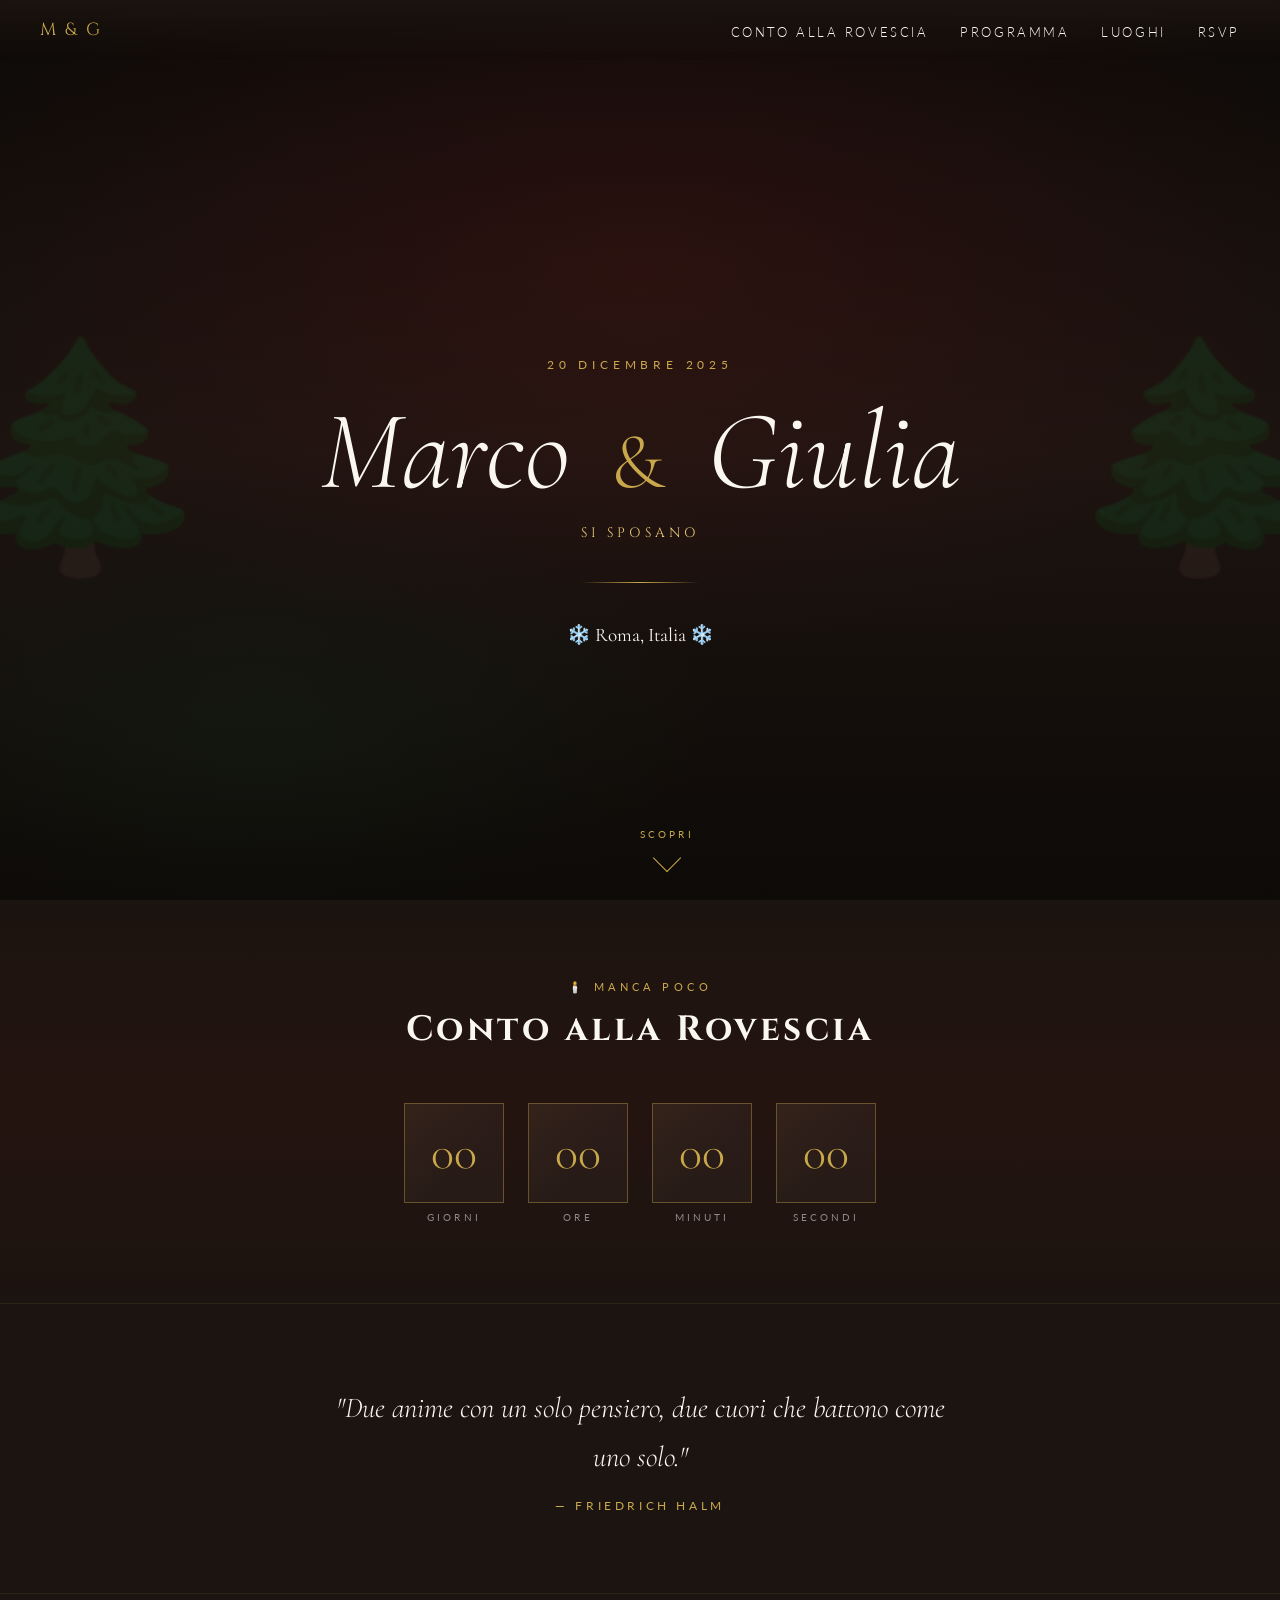
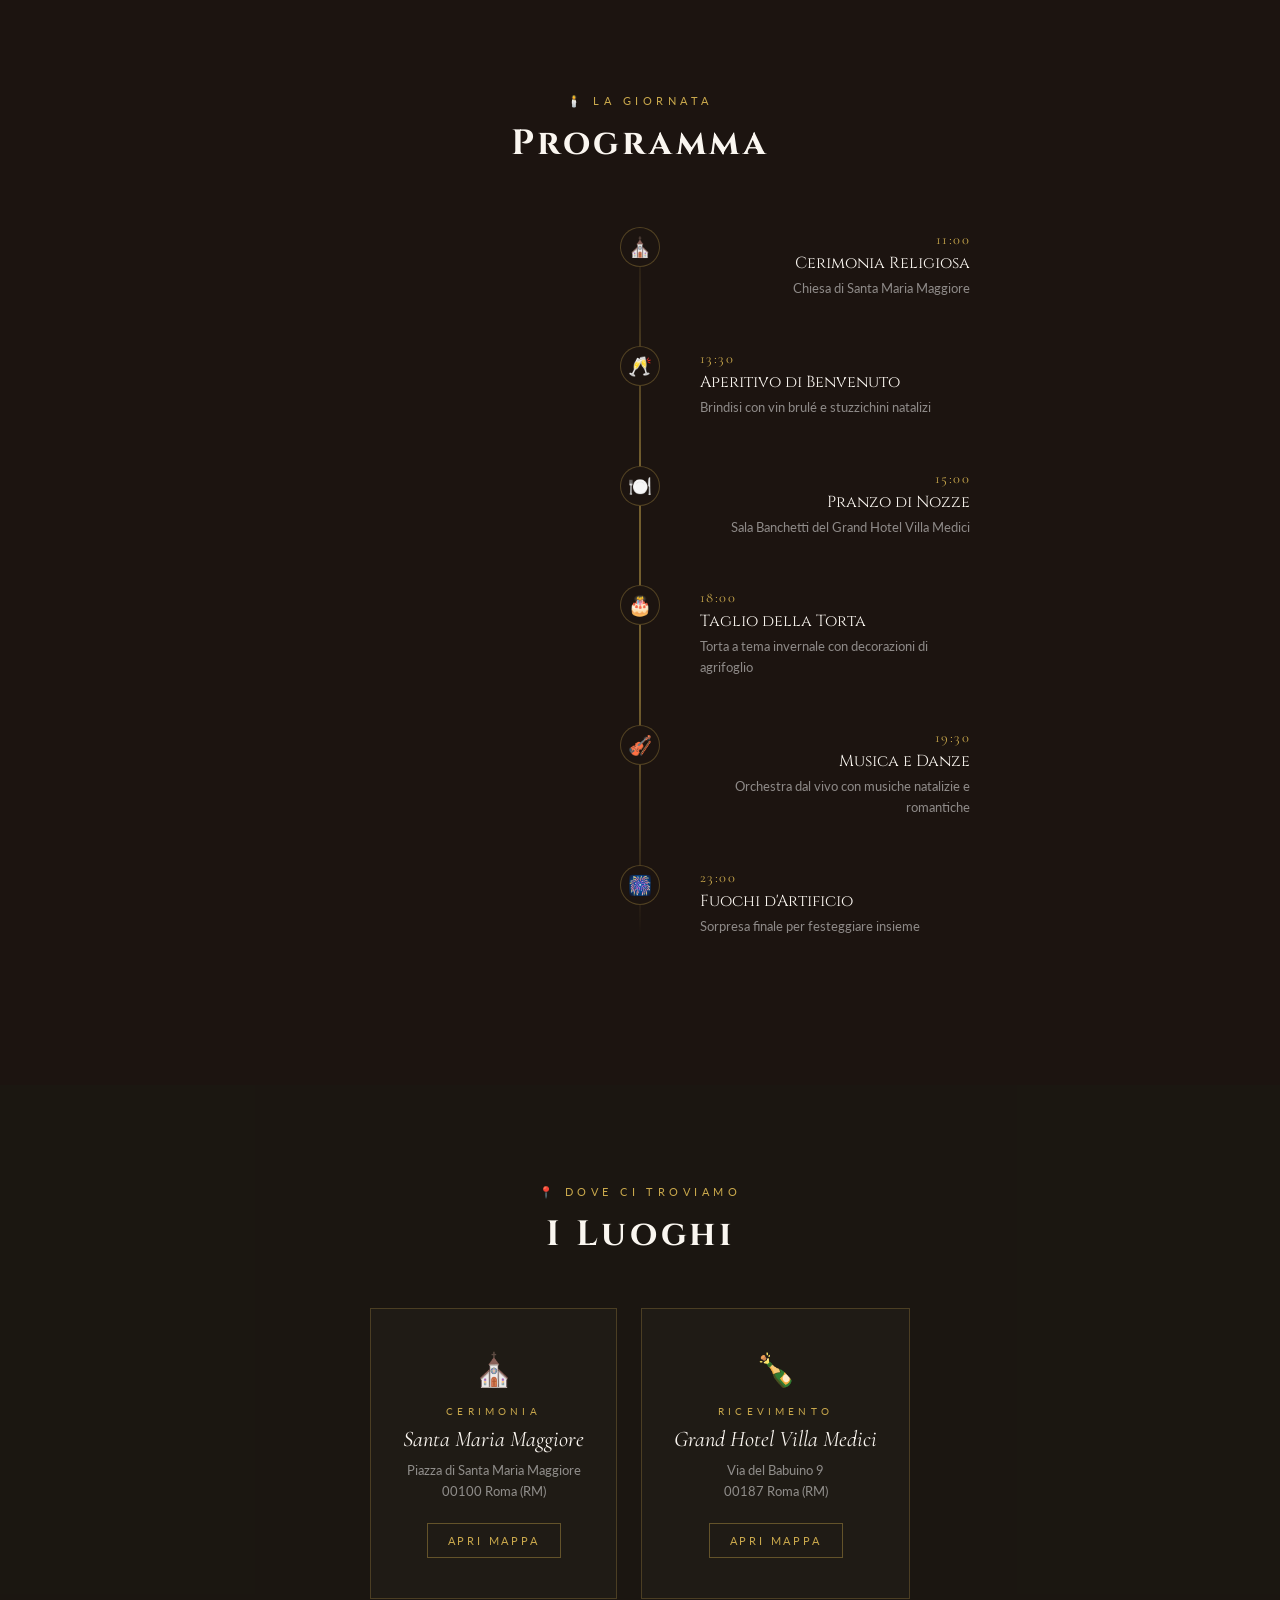
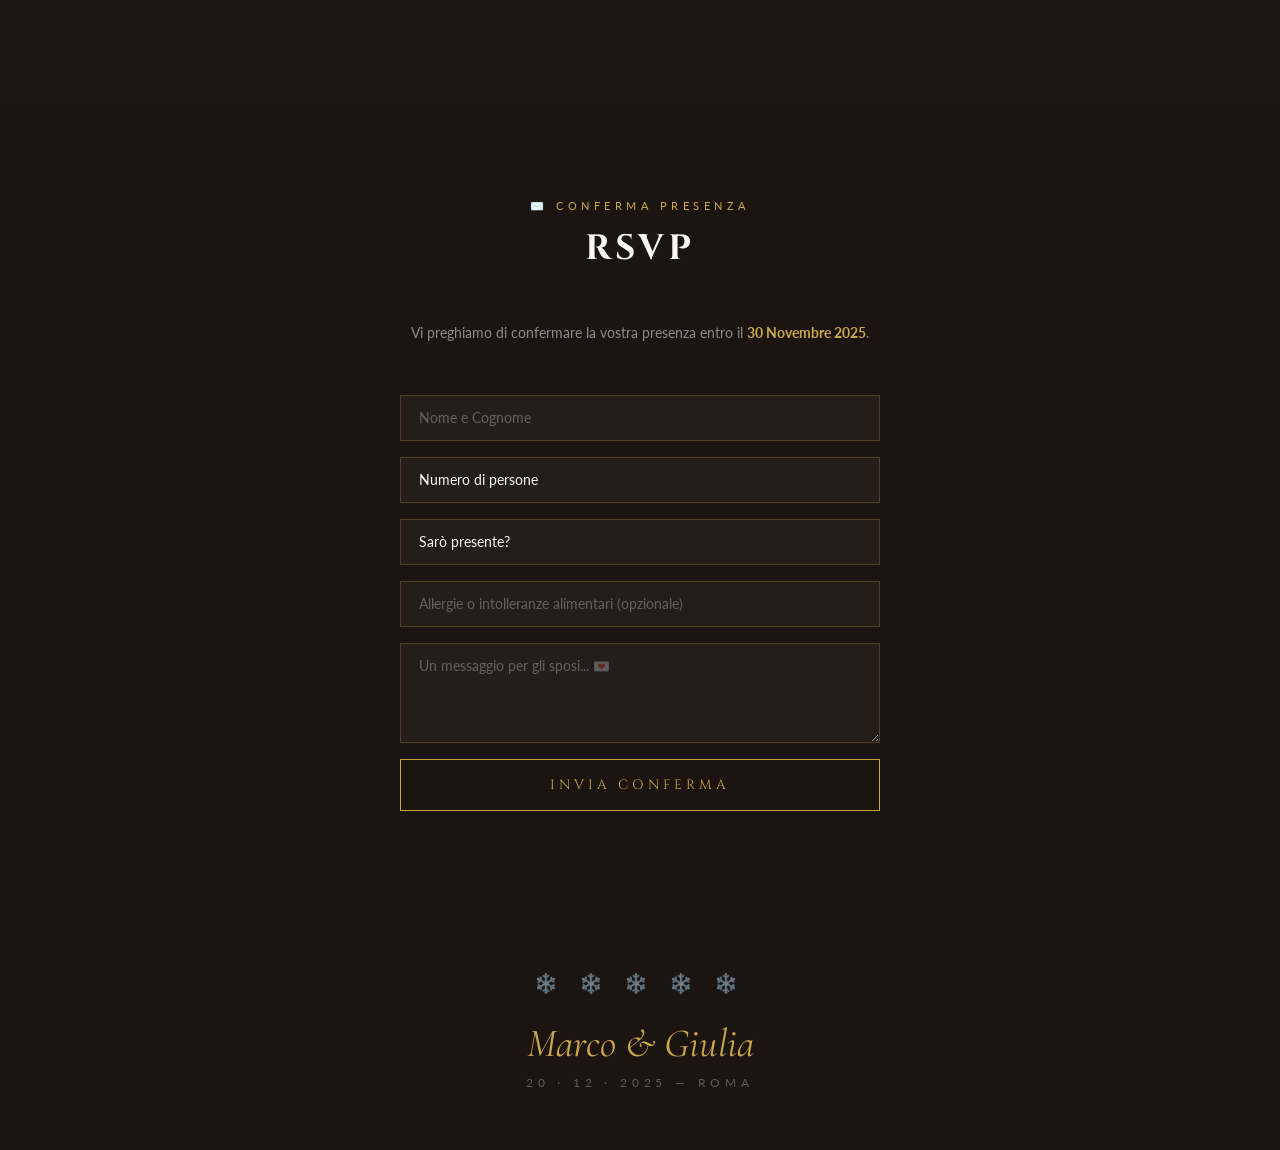
==== index.html @ c61a0d48 "Rename matrimonio-natale.html to index.html" ====
<!DOCTYPE html>
<html lang="it">
<head>
  <meta charset="UTF-8" />
  <meta name="viewport" content="width=device-width, initial-scale=1.0"/>
  <title>Il Nostro Matrimonio</title>
  <link href="https://fonts.googleapis.com/css2?family=Cormorant+Garamond:ital,wght@0,300;0,400;1,300;1,400&family=Cinzel:wght@400;600&family=Lato:wght@300;400&display=swap" rel="stylesheet"/>

  <style>
    /* ============================================================
       🎄 PERSONALIZZAZIONE RAPIDA — Modifica questi valori!
       ============================================================ */
    :root {
      /* --- NOMI DEGLI SPOSI --- */
      --nome-sposo: "Marco";
      --nome-sposa: "Giulia";

      /* --- COLORI TEMA --- */
      --oro:        #C9A84C;
      --oro-chiaro: #E8C97A;
      --rosso:      #8B1A1A;
      --verde:      #1A4A2E;
      --bianco:     #FAF6F0;
      --bianco-neve:#FFFFFF;
      --nero-caldo: #1C1410;

      /* --- FONT --- */
      --font-titolo: 'Cinzel', serif;
      --font-elegante: 'Cormorant Garamond', serif;
      --font-corpo:  'Lato', sans-serif;
    }

    /* ============================================================
       BASE
       ============================================================ */
    *, *::before, *::after { box-sizing: border-box; margin: 0; padding: 0; }

    html { scroll-behavior: smooth; }

    body {
      background-color: var(--nero-caldo);
      color: var(--bianco);
      font-family: var(--font-corpo);
      overflow-x: hidden;
    }

    /* ============================================================
       NEVE ANIMATA (sfondo)
       ============================================================ */
    #neve-canvas {
      position: fixed;
      top: 0; left: 0;
      width: 100%; height: 100%;
      pointer-events: none;
      z-index: 0;
      opacity: 0.5;
    }

    /* ============================================================
       NAVIGAZIONE
       ============================================================ */
    nav {
      position: fixed;
      top: 0; width: 100%;
      z-index: 100;
      padding: 18px 40px;
      display: flex;
      justify-content: space-between;
      align-items: center;
      background: linear-gradient(180deg, rgba(28,20,16,0.95) 0%, transparent 100%);
      backdrop-filter: blur(4px);
    }

    .nav-logo {
      font-family: var(--font-titolo);
      font-size: 1.1rem;
      letter-spacing: 0.15em;
      color: var(--oro);
      text-decoration: none;
    }

    .nav-links {
      display: flex;
      gap: 32px;
      list-style: none;
    }

    .nav-links a {
      font-family: var(--font-corpo);
      font-weight: 300;
      font-size: 0.8rem;
      letter-spacing: 0.2em;
      text-transform: uppercase;
      color: var(--bianco);
      text-decoration: none;
      transition: color 0.3s;
    }

    .nav-links a:hover { color: var(--oro); }

    /* ============================================================
       HERO
       ============================================================ */
    #hero {
      position: relative;
      min-height: 100vh;
      display: flex;
      flex-direction: column;
      align-items: center;
      justify-content: center;
      text-align: center;
      padding: 120px 20px 80px;
      overflow: hidden;
      z-index: 1;
    }

    .hero-bg {
      position: absolute;
      inset: 0;
      background:
        radial-gradient(ellipse 80% 60% at 50% 30%, rgba(139,26,26,0.18) 0%, transparent 70%),
        radial-gradient(ellipse 60% 40% at 20% 80%, rgba(26,74,46,0.15) 0%, transparent 60%),
        linear-gradient(180deg, #0D0A08 0%, #1C1410 50%, #0D0A08 100%);
    }

    /* Decorazione rami */
    .ramo {
      position: absolute;
      opacity: 0.12;
      pointer-events: none;
    }
    .ramo-sx { left: -60px; top: 50%; transform: translateY(-50%) scaleX(-1); font-size: 220px; }
    .ramo-dx { right: -60px; top: 50%; transform: translateY(-50%); font-size: 220px; }

    .hero-ornament {
      font-size: 2rem;
      margin-bottom: 24px;
      animation: dondola 3s ease-in-out infinite;
      display: block;
    }

    @keyframes dondola {
      0%, 100% { transform: rotate(-5deg); }
      50%       { transform: rotate(5deg); }
    }

    .hero-data {
      font-family: var(--font-corpo);
      font-size: 0.75rem;
      letter-spacing: 0.4em;
      text-transform: uppercase;
      color: var(--oro);
      margin-bottom: 24px;
      opacity: 0;
      animation: fadeUp 1s 0.3s forwards;
    }

    .hero-nomi {
      font-family: var(--font-elegante);
      font-size: clamp(3.5rem, 10vw, 7rem);
      font-weight: 300;
      font-style: italic;
      line-height: 1;
      color: var(--bianco);
      margin-bottom: 16px;
      opacity: 0;
      animation: fadeUp 1s 0.6s forwards;
    }

    .hero-nomi .et {
      font-family: var(--font-elegante);
      color: var(--oro);
      font-size: 0.7em;
      padding: 0 16px;
      font-style: normal;
    }

    .hero-subtitle {
      font-family: var(--font-titolo);
      font-size: 0.85rem;
      letter-spacing: 0.3em;
      color: var(--oro-chiaro);
      text-transform: uppercase;
      margin-bottom: 40px;
      opacity: 0;
      animation: fadeUp 1s 0.9s forwards;
    }

    .divisore-oro {
      width: 120px;
      height: 1px;
      background: linear-gradient(90deg, transparent, var(--oro), transparent);
      margin: 0 auto 40px;
      opacity: 0;
      animation: fadeUp 1s 1.1s forwards;
    }

    .hero-luogo {
      font-family: var(--font-elegante);
      font-size: 1.2rem;
      color: var(--bianco);
      opacity: 0;
      animation: fadeUp 1s 1.3s forwards;
    }

    .hero-luogo span {
      color: var(--oro);
    }

    @keyframes fadeUp {
      from { opacity: 0; transform: translateY(20px); }
      to   { opacity: 1; transform: translateY(0); }
    }

    /* Scroll indicator */
    .scroll-hint {
      position: absolute;
      bottom: 32px;
      left: 50%;
      transform: translateX(-50%);
      display: flex;
      flex-direction: column;
      align-items: center;
      gap: 8px;
      opacity: 0;
      animation: fadeUp 1s 2s forwards;
    }

    .scroll-hint span {
      font-size: 0.65rem;
      letter-spacing: 0.3em;
      text-transform: uppercase;
      color: var(--oro);
    }

    .freccia-giu {
      width: 20px; height: 20px;
      border-right: 1px solid var(--oro);
      border-bottom: 1px solid var(--oro);
      transform: rotate(45deg);
      animation: bounce 1.5s infinite;
    }

    @keyframes bounce {
      0%, 100% { transform: rotate(45deg) translateY(0); }
      50%       { transform: rotate(45deg) translateY(4px); }
    }

    /* ============================================================
       COUNTDOWN
       ============================================================ */
    #countdown {
      position: relative;
      z-index: 1;
      padding: 80px 20px;
      text-align: center;
      background: linear-gradient(180deg, transparent, rgba(139,26,26,0.08) 50%, transparent);
    }

    .section-tag {
      font-family: var(--font-corpo);
      font-size: 0.7rem;
      letter-spacing: 0.4em;
      text-transform: uppercase;
      color: var(--oro);
      margin-bottom: 12px;
    }

    .section-title {
      font-family: var(--font-titolo);
      font-size: clamp(1.4rem, 4vw, 2.2rem);
      color: var(--bianco);
      margin-bottom: 50px;
      letter-spacing: 0.1em;
    }

    .countdown-grid {
      display: flex;
      justify-content: center;
      gap: 24px;
      flex-wrap: wrap;
    }

    .countdown-item {
      display: flex;
      flex-direction: column;
      align-items: center;
      gap: 8px;
    }

    .countdown-box {
      width: 100px;
      height: 100px;
      border: 1px solid rgba(201,168,76,0.4);
      display: flex;
      align-items: center;
      justify-content: center;
      background: rgba(255,255,255,0.03);
      position: relative;
      overflow: hidden;
    }

    .countdown-box::before {
      content: '';
      position: absolute;
      inset: 0;
      background: linear-gradient(135deg, rgba(201,168,76,0.05) 0%, transparent 60%);
    }

    .countdown-num {
      font-family: var(--font-elegante);
      font-size: 3rem;
      font-weight: 300;
      color: var(--oro);
      line-height: 1;
    }

    .countdown-label {
      font-size: 0.65rem;
      letter-spacing: 0.3em;
      text-transform: uppercase;
      color: rgba(255,255,255,0.5);
    }

    /* ============================================================
       PROGRAMMA
       ============================================================ */
    #programma {
      position: relative;
      z-index: 1;
      padding: 100px 20px;
      max-width: 700px;
      margin: 0 auto;
    }

    .timeline {
      position: relative;
      margin-top: 60px;
    }

    .timeline::before {
      content: '';
      position: absolute;
      left: 50%;
      top: 0; bottom: 0;
      width: 1px;
      background: linear-gradient(180deg, transparent, var(--oro), var(--oro), transparent);
      transform: translateX(-50%);
    }

    .tl-item {
      display: flex;
      gap: 40px;
      margin-bottom: 48px;
      align-items: flex-start;
    }

    .tl-item:nth-child(odd) {
      flex-direction: row-reverse;
      text-align: right;
    }

    .tl-content {
      flex: 1;
      padding-top: 4px;
    }

    .tl-time {
      font-family: var(--font-elegante);
      font-size: 0.9rem;
      color: var(--oro);
      letter-spacing: 0.1em;
      margin-bottom: 4px;
    }

    .tl-nome {
      font-family: var(--font-titolo);
      font-size: 1rem;
      color: var(--bianco);
      margin-bottom: 4px;
    }

    .tl-desc {
      font-size: 0.8rem;
      color: rgba(255,255,255,0.5);
      line-height: 1.6;
    }

    .tl-dot {
      width: 40px;
      height: 40px;
      flex-shrink: 0;
      display: flex;
      align-items: center;
      justify-content: center;
      font-size: 1.2rem;
      border: 1px solid rgba(201,168,76,0.3);
      border-radius: 50%;
      background: var(--nero-caldo);
      position: relative;
      z-index: 2;
    }

    /* ============================================================
       LOCATION
       ============================================================ */
    #location {
      position: relative;
      z-index: 1;
      padding: 100px 20px;
      text-align: center;
      background: rgba(26,74,46,0.06);
    }

    .location-cards {
      display: flex;
      gap: 24px;
      justify-content: center;
      flex-wrap: wrap;
      margin-top: 50px;
    }

    .location-card {
      border: 1px solid rgba(201,168,76,0.25);
      padding: 40px 32px;
      max-width: 280px;
      text-align: center;
      background: rgba(255,255,255,0.02);
      transition: border-color 0.3s, transform 0.3s;
      position: relative;
      overflow: hidden;
    }

    .location-card::before {
      content: '';
      position: absolute;
      top: 0; left: 0; right: 0;
      height: 2px;
      background: linear-gradient(90deg, transparent, var(--oro), transparent);
      opacity: 0;
      transition: opacity 0.3s;
    }

    .location-card:hover { border-color: rgba(201,168,76,0.6); transform: translateY(-4px); }
    .location-card:hover::before { opacity: 1; }

    .location-icon { font-size: 2rem; margin-bottom: 16px; display: block; }

    .location-tipo {
      font-family: var(--font-corpo);
      font-size: 0.65rem;
      letter-spacing: 0.4em;
      text-transform: uppercase;
      color: var(--oro);
      margin-bottom: 8px;
    }

    .location-nome {
      font-family: var(--font-elegante);
      font-size: 1.4rem;
      font-style: italic;
      color: var(--bianco);
      margin-bottom: 8px;
    }

    .location-addr {
      font-size: 0.8rem;
      color: rgba(255,255,255,0.5);
      line-height: 1.7;
      margin-bottom: 20px;
    }

    .btn-mappa {
      display: inline-block;
      font-family: var(--font-corpo);
      font-size: 0.7rem;
      letter-spacing: 0.25em;
      text-transform: uppercase;
      color: var(--oro);
      border: 1px solid rgba(201,168,76,0.4);
      padding: 10px 20px;
      text-decoration: none;
      transition: background 0.3s, color 0.3s;
    }

    .btn-mappa:hover { background: var(--oro); color: var(--nero-caldo); }

    /* ============================================================
       RSVP
       ============================================================ */
    #rsvp {
      position: relative;
      z-index: 1;
      padding: 100px 20px;
      text-align: center;
    }

    .rsvp-form {
      max-width: 480px;
      margin: 50px auto 0;
      display: flex;
      flex-direction: column;
      gap: 16px;
    }

    .rsvp-form input,
    .rsvp-form select,
    .rsvp-form textarea {
      width: 100%;
      padding: 14px 18px;
      background: rgba(255,255,255,0.04);
      border: 1px solid rgba(201,168,76,0.25);
      color: var(--bianco);
      font-family: var(--font-corpo);
      font-size: 0.85rem;
      outline: none;
      transition: border-color 0.3s;
      appearance: none;
    }

    .rsvp-form input:focus,
    .rsvp-form select:focus,
    .rsvp-form textarea:focus { border-color: var(--oro); }

    .rsvp-form textarea { resize: vertical; min-height: 100px; }

    .rsvp-form select option { background: #1C1410; }

    .rsvp-form input::placeholder,
    .rsvp-form textarea::placeholder { color: rgba(255,255,255,0.3); }

    .btn-rsvp {
      padding: 16px 48px;
      background: transparent;
      border: 1px solid var(--oro);
      color: var(--oro);
      font-family: var(--font-titolo);
      font-size: 0.85rem;
      letter-spacing: 0.3em;
      text-transform: uppercase;
      cursor: pointer;
      transition: all 0.3s;
      position: relative;
      overflow: hidden;
    }

    .btn-rsvp::before {
      content: '';
      position: absolute;
      inset: 0;
      background: var(--oro);
      transform: scaleX(0);
      transform-origin: left;
      transition: transform 0.4s ease;
    }

    .btn-rsvp:hover::before { transform: scaleX(1); }
    .btn-rsvp:hover { color: var(--nero-caldo); }

    .btn-rsvp span { position: relative; z-index: 1; }

    .rsvp-success {
      display: none;
      margin-top: 24px;
      padding: 20px;
      border: 1px solid rgba(201,168,76,0.4);
      font-family: var(--font-elegante);
      font-size: 1.1rem;
      font-style: italic;
      color: var(--oro-chiaro);
    }

    /* ============================================================
       GALLERY / FRASE
       ============================================================ */
    #frase {
      position: relative;
      z-index: 1;
      padding: 80px 20px;
      text-align: center;
      border-top: 1px solid rgba(201,168,76,0.1);
      border-bottom: 1px solid rgba(201,168,76,0.1);
    }

    .citazione {
      font-family: var(--font-elegante);
      font-size: clamp(1.2rem, 3vw, 1.8rem);
      font-style: italic;
      font-weight: 300;
      color: var(--bianco);
      max-width: 640px;
      margin: 0 auto 16px;
      line-height: 1.7;
    }

    .citazione-autore {
      font-size: 0.75rem;
      letter-spacing: 0.3em;
      text-transform: uppercase;
      color: var(--oro);
    }

    /* ============================================================
       FOOTER
       ============================================================ */
    footer {
      position: relative;
      z-index: 1;
      padding: 60px 20px;
      text-align: center;
    }

    .footer-nomi {
      font-family: var(--font-elegante);
      font-size: 2.5rem;
      font-style: italic;
      color: var(--oro);
      margin-bottom: 8px;
    }

    .footer-data {
      font-size: 0.75rem;
      letter-spacing: 0.4em;
      text-transform: uppercase;
      color: rgba(255,255,255,0.3);
    }

    .fiocchi-footer {
      font-size: 1.2rem;
      margin-bottom: 24px;
      opacity: 0.5;
      letter-spacing: 8px;
    }

    /* ============================================================
       RESPONSIVE
       ============================================================ */
    @media (max-width: 600px) {
      nav { padding: 16px 20px; }
      .nav-links { gap: 16px; }
      .nav-links a { font-size: 0.7rem; }
      .timeline::before { left: 20px; }
      .tl-item,
      .tl-item:nth-child(odd) { flex-direction: column; text-align: left; padding-left: 60px; }
      .tl-dot { position: absolute; left: 0; }
      .timeline { padding-left: 0; position: relative; }
      .tl-item { position: relative; }
      .countdown-box { width: 75px; height: 75px; }
      .countdown-num { font-size: 2.2rem; }
    }
  </style>
</head>
<body>

<!-- NEVE -->
<canvas id="neve-canvas"></canvas>

<!-- ============================================================
     NAVIGAZIONE
     Personalizza: cambia i testi dei link
     ============================================================ -->
<nav>
  <a href="#hero" class="nav-logo">M & G</a><!-- Cambia con le iniziali degli sposi -->
  <ul class="nav-links">
    <li><a href="#countdown">Conto alla rovescia</a></li>
    <li><a href="#programma">Programma</a></li>
    <li><a href="#location">Luoghi</a></li>
    <li><a href="#rsvp">RSVP</a></li>
  </ul>
</nav>

<!-- ============================================================
     HERO
     Personalizza: nomi, data, città
     ============================================================ -->
<section id="hero">
  <div class="hero-bg"></div>
  <div class="ramo ramo-sx">🌲</div>
  <div class="ramo ramo-dx">🌲</div>

  <span class="hero-ornament">🎄</span>

  <!-- 📅 CAMBIA DATA QUI -->
  <p class="hero-data">20 Dicembre 2025</p>

  <!-- 💑 CAMBIA I NOMI QUI -->
  <h1 class="hero-nomi">
    Marco <span class="et">&</span> Giulia
  </h1>

  <p class="hero-subtitle">Si sposano</p>

  <div class="divisore-oro"></div>

  <!-- 📍 CAMBIA CITTÀ/LUOGO QUI -->
  <p class="hero-luogo">
    <span>❄️</span> Roma, Italia <span>❄️</span>
  </p>

  <div class="scroll-hint">
    <span>Scopri</span>
    <div class="freccia-giu"></div>
  </div>
</section>


<!-- ============================================================
     COUNTDOWN
     La data viene presa automaticamente — cambia "dataMatrimonio"
     ============================================================ -->
<section id="countdown">
  <p class="section-tag">🕯️ Manca poco</p>
  <h2 class="section-title">Conto alla Rovescia</h2>

  <div class="countdown-grid">
    <div class="countdown-item">
      <div class="countdown-box"><span class="countdown-num" id="cd-giorni">--</span></div>
      <span class="countdown-label">Giorni</span>
    </div>
    <div class="countdown-item">
      <div class="countdown-box"><span class="countdown-num" id="cd-ore">--</span></div>
      <span class="countdown-label">Ore</span>
    </div>
    <div class="countdown-item">
      <div class="countdown-box"><span class="countdown-num" id="cd-min">--</span></div>
      <span class="countdown-label">Minuti</span>
    </div>
    <div class="countdown-item">
      <div class="countdown-box"><span class="countdown-num" id="cd-sec">--</span></div>
      <span class="countdown-label">Secondi</span>
    </div>
  </div>
</section>


<!-- ============================================================
     FRASE / CITAZIONE
     Personalizza: scrivi la vostra citazione preferita
     ============================================================ -->
<section id="frase">
  <!-- ✏️ CAMBIA LA CITAZIONE QUI -->
  <blockquote class="citazione">
    "Due anime con un solo pensiero, due cuori che battono come uno solo."
  </blockquote>
  <p class="citazione-autore">— Friedrich Halm</p><!-- ✏️ Cambia l'autore -->
</section>


<!-- ============================================================
     PROGRAMMA
     Personalizza: aggiungi/rimuovi/modifica gli eventi
     ============================================================ -->
<section id="programma">
  <p class="section-tag" style="text-align:center">🕯️ La giornata</p>
  <h2 class="section-title" style="text-align:center">Programma</h2>

  <div class="timeline">

    <!-- ✏️ COPIA E INCOLLA UN TL-ITEM PER AGGIUNGERE UN EVENTO -->

    <div class="tl-item">
      <div class="tl-content">
        <p class="tl-time">11:00</p>
        <p class="tl-nome">Cerimonia Religiosa</p>
        <p class="tl-desc">Chiesa di Santa Maria Maggiore</p>
      </div>
      <div class="tl-dot">⛪</div>
      <div class="tl-content"></div>
    </div>

    <div class="tl-item">
      <div class="tl-content"></div>
      <div class="tl-dot">🥂</div>
      <div class="tl-content">
        <p class="tl-time">13:30</p>
        <p class="tl-nome">Aperitivo di Benvenuto</p>
        <p class="tl-desc">Brindisi con vin brulé e stuzzichini natalizi</p>
      </div>
    </div>

    <div class="tl-item">
      <div class="tl-content">
        <p class="tl-time">15:00</p>
        <p class="tl-nome">Pranzo di Nozze</p>
        <p class="tl-desc">Sala Banchetti del Grand Hotel Villa Medici</p>
      </div>
      <div class="tl-dot">🍽️</div>
      <div class="tl-content"></div>
    </div>

    <div class="tl-item">
      <div class="tl-content"></div>
      <div class="tl-dot">🎂</div>
      <div class="tl-content">
        <p class="tl-time">18:00</p>
        <p class="tl-nome">Taglio della Torta</p>
        <p class="tl-desc">Torta a tema invernale con decorazioni di agrifoglio</p>
      </div>
    </div>

    <div class="tl-item">
      <div class="tl-content">
        <p class="tl-time">19:30</p>
        <p class="tl-nome">Musica e Danze</p>
        <p class="tl-desc">Orchestra dal vivo con musiche natalizie e romantiche</p>
      </div>
      <div class="tl-dot">🎻</div>
      <div class="tl-content"></div>
    </div>

    <div class="tl-item">
      <div class="tl-content"></div>
      <div class="tl-dot">🎆</div>
      <div class="tl-content">
        <p class="tl-time">23:00</p>
        <p class="tl-nome">Fuochi d'Artificio</p>
        <p class="tl-desc">Sorpresa finale per festeggiare insieme</p>
      </div>
    </div>

  </div>
</section>


<!-- ============================================================
     LOCATION
     Personalizza: nomi, indirizzi, link Google Maps
     ============================================================ -->
<section id="location">
  <p class="section-tag">📍 Dove ci troviamo</p>
  <h2 class="section-title">I Luoghi</h2>

  <div class="location-cards">

    <!-- ✏️ CARD CERIMONIA — Modifica dati qui -->
    <div class="location-card">
      <span class="location-icon">⛪</span>
      <p class="location-tipo">Cerimonia</p>
      <!-- Cambia nome chiesa -->
      <p class="location-nome">Santa Maria Maggiore</p>
      <!-- Cambia indirizzo -->
      <p class="location-addr">Piazza di Santa Maria Maggiore<br>00100 Roma (RM)</p>
      <!-- Cambia href con il link di Google Maps reale -->
      <a href="https://maps.google.com" target="_blank" class="btn-mappa">Apri Mappa</a>
    </div>

    <!-- ✏️ CARD RICEVIMENTO — Modifica dati qui -->
    <div class="location-card">
      <span class="location-icon">🍾</span>
      <p class="location-tipo">Ricevimento</p>
      <!-- Cambia nome location -->
      <p class="location-nome">Grand Hotel Villa Medici</p>
      <!-- Cambia indirizzo -->
      <p class="location-addr">Via del Babuino 9<br>00187 Roma (RM)</p>
      <!-- Cambia href con il link di Google Maps reale -->
      <a href="https://maps.google.com" target="_blank" class="btn-mappa">Apri Mappa</a>
    </div>

  </div>
</section>


<!-- ============================================================
     RSVP
     Personalizza: l'email a cui arrivano le risposte
     (Nota: il form richiede un backend per funzionare davvero.
      Puoi collegarlo a Netlify Forms, Formspree, ecc.)
     ============================================================ -->
<section id="rsvp">
  <p class="section-tag">✉️ Conferma presenza</p>
  <h2 class="section-title">RSVP</h2>

  <div style="max-width:460px;margin:0 auto 24px;color:rgba(255,255,255,0.5);font-size:0.85rem;line-height:1.7;text-align:center">
    <!-- ✏️ CAMBIA DATA LIMITE RISPOSTA -->
    Vi preghiamo di confermare la vostra presenza entro il <strong style="color:var(--oro)">30 Novembre 2025</strong>.
  </div>

  <!-- ✏️ COLLEGA IL FORM: aggiungi action="https://formspree.io/f/TUID" per ricevere email -->
  <form class="rsvp-form" id="rsvp-form">
    <input type="text" name="nome" placeholder="Nome e Cognome" required />
    <select name="presenti">
      <option value="" disabled selected>Numero di persone</option>
      <option value="1">Solo io</option>
      <option value="2">In due</option>
      <option value="3">In tre</option>
      <option value="4">In quattro</option>
    </select>
    <select name="presenza">
      <option value="" disabled selected>Sarò presente?</option>
      <option value="si">✅ Sì, ci sarò!</option>
      <option value="no">❌ Non riuscirò a venire</option>
    </select>
    <input type="text" name="allergie" placeholder="Allergie o intolleranze alimentari (opzionale)" />
    <textarea name="messaggio" placeholder="Un messaggio per gli sposi... 💌"></textarea>
    <button type="submit" class="btn-rsvp"><span>Invia Conferma</span></button>
  </form>

  <div class="rsvp-success" id="rsvp-success">
    🎄 Grazie! Non vediamo l'ora di festeggiare con voi! ❄️
  </div>
</section>


<!-- ============================================================
     FOOTER
     ============================================================ -->
<footer>
  <div class="fiocchi-footer">❄️ ❄️ ❄️ ❄️ ❄️</div>
  <!-- ✏️ CAMBIA I NOMI -->
  <p class="footer-nomi">Marco & Giulia</p>
  <!-- ✏️ CAMBIA DATA -->
  <p class="footer-data">20 · 12 · 2025 — Roma</p>
</footer>


<!-- ============================================================
     JAVASCRIPT
     ============================================================ -->
<script>
  // ============================================================
  // ⚙️ IMPOSTAZIONI — Modifica qui!
  // ============================================================
  const CONFIG = {
    // 📅 DATA DEL MATRIMONIO (Anno, Mese-1, Giorno, Ora, Minuti)
    //    Mese: Gennaio=0, Febbraio=1 ... Dicembre=11
    dataMatrimonio: new Date(2025, 11, 20, 11, 0, 0),

    // 🎄 Numero di fiocchi di neve
    numFiocchi: 80,

    // ❄️ Velocità neve (1 = lenta, 3 = veloce)
    velocitaNeve: 1.5,
  };

  // ============================================================
  // NEVE ANIMATA
  // ============================================================
  const canvas = document.getElementById('neve-canvas');
  const ctx = canvas.getContext('2d');

  function resizeCanvas() {
    canvas.width  = window.innerWidth;
    canvas.height = window.innerHeight;
  }
  resizeCanvas();
  window.addEventListener('resize', resizeCanvas);

  const fiocchi = Array.from({ length: CONFIG.numFiocchi }, () => ({
    x:    Math.random() * window.innerWidth,
    y:    Math.random() * window.innerHeight,
    r:    Math.random() * 3 + 1,
    dx:   (Math.random() - 0.5) * 0.5,
    dy:   Math.random() * CONFIG.velocitaNeve + 0.5,
    op:   Math.random() * 0.6 + 0.2,
  }));

  function animaNeve() {
    ctx.clearRect(0, 0, canvas.width, canvas.height);
    fiocchi.forEach(f => {
      ctx.beginPath();
      ctx.arc(f.x, f.y, f.r, 0, Math.PI * 2);
      ctx.fillStyle = `rgba(255,255,255,${f.op})`;
      ctx.fill();
      f.x += f.dx;
      f.y += f.dy;
      if (f.y > canvas.height) { f.y = -5; f.x = Math.random() * canvas.width; }
      if (f.x > canvas.width)  { f.x = 0; }
      if (f.x < 0)             { f.x = canvas.width; }
    });
    requestAnimationFrame(animaNeve);
  }
  animaNeve();

  // ============================================================
  // COUNTDOWN
  // ============================================================
  function aggiornaCountdown() {
    const ora    = new Date();
    const diff   = CONFIG.dataMatrimonio - ora;

    if (diff <= 0) {
      ['cd-giorni','cd-ore','cd-min','cd-sec'].forEach(id =>
        document.getElementById(id).textContent = '00'
      );
      return;
    }

    const giorni = Math.floor(diff / 86400000);
    const ore    = Math.floor((diff % 86400000) / 3600000);
    const min    = Math.floor((diff % 3600000)  / 60000);
    const sec    = Math.floor((diff % 60000)    / 1000);

    const pad = n => String(n).padStart(2, '0');
    document.getElementById('cd-giorni').textContent = pad(giorni);
    document.getElementById('cd-ore').textContent    = pad(ore);
    document.getElementById('cd-min').textContent    = pad(min);
    document.getElementById('cd-sec').textContent    = pad(sec);
  }
  aggiornaCountdown();
  setInterval(aggiornaCountdown, 1000);

  // ============================================================
  // RSVP FORM (versione demo — mostra messaggio)
  // Per integrare davvero: aggiungi action a Formspree/Netlify
  // ============================================================
  document.getElementById('rsvp-form').addEventListener('submit', function(e) {
    e.preventDefault();
    this.style.display = 'none';
    document.getElementById('rsvp-success').style.display = 'block';
  });

  // ============================================================
  // INTERSECTION OBSERVER — animazioni scroll
  // ============================================================
  const observer = new IntersectionObserver(entries => {
    entries.forEach(entry => {
      if (entry.isIntersecting) {
        entry.target.style.opacity  = '1';
        entry.target.style.transform = 'translateY(0)';
      }
    });
  }, { threshold: 0.15 });

  document.querySelectorAll('.tl-item, .location-card, .countdown-item').forEach(el => {
    el.style.opacity   = '0';
    el.style.transform = 'translateY(30px)';
    el.style.transition = 'opacity 0.7s ease, transform 0.7s ease';
    observer.observe(el);
  });
</script>

</body>
</html>
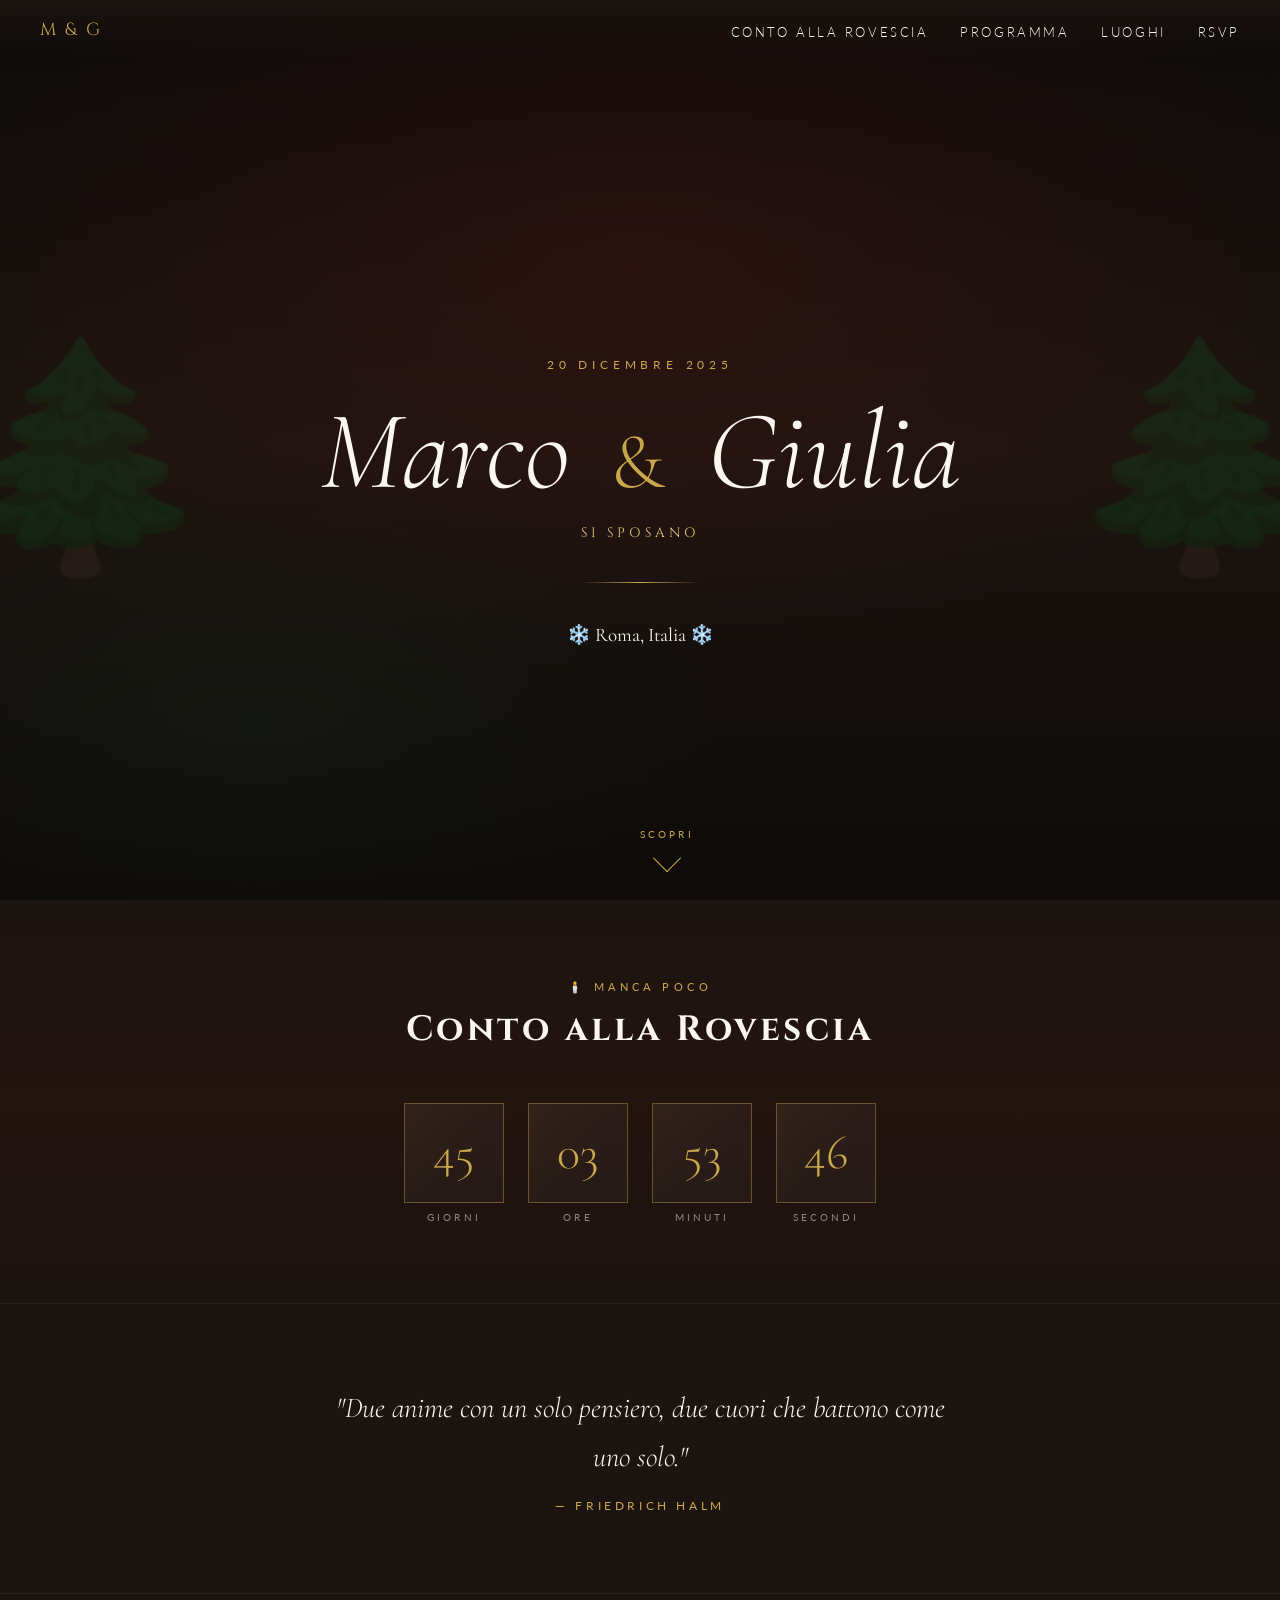
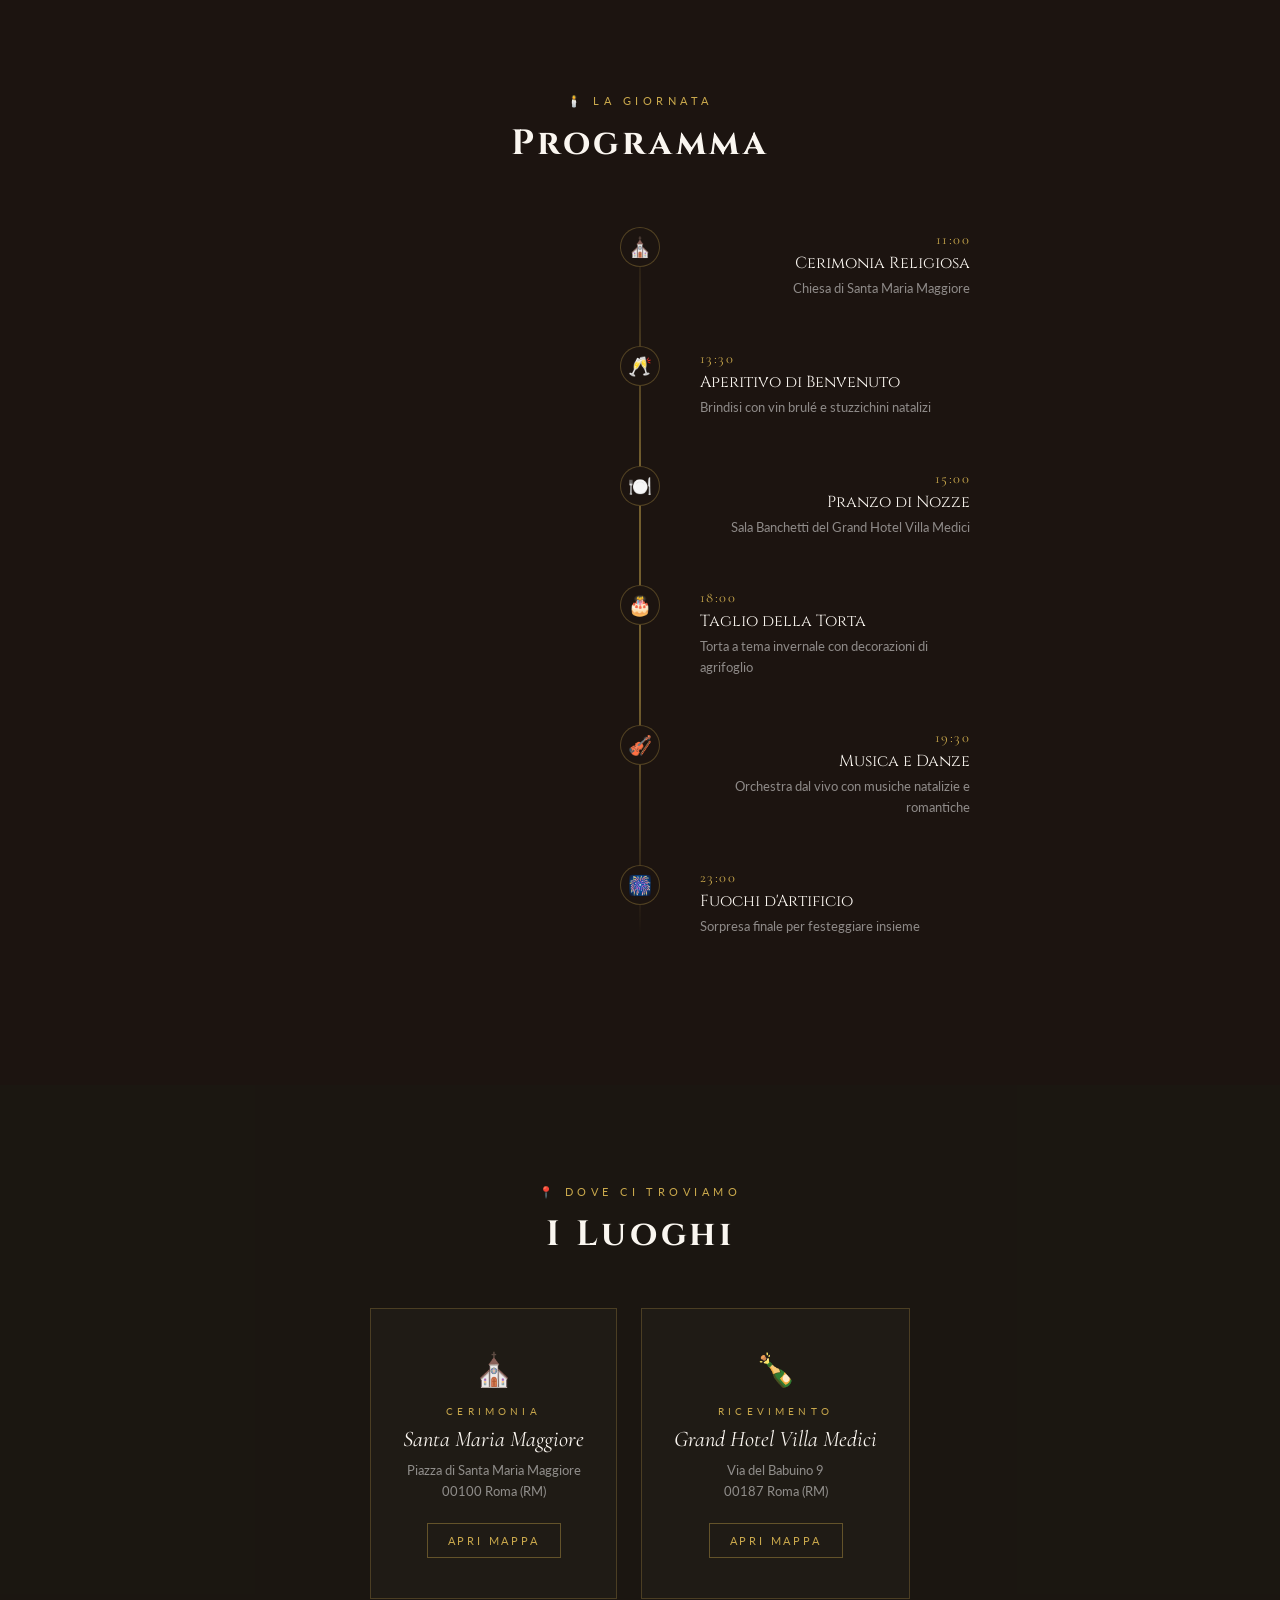
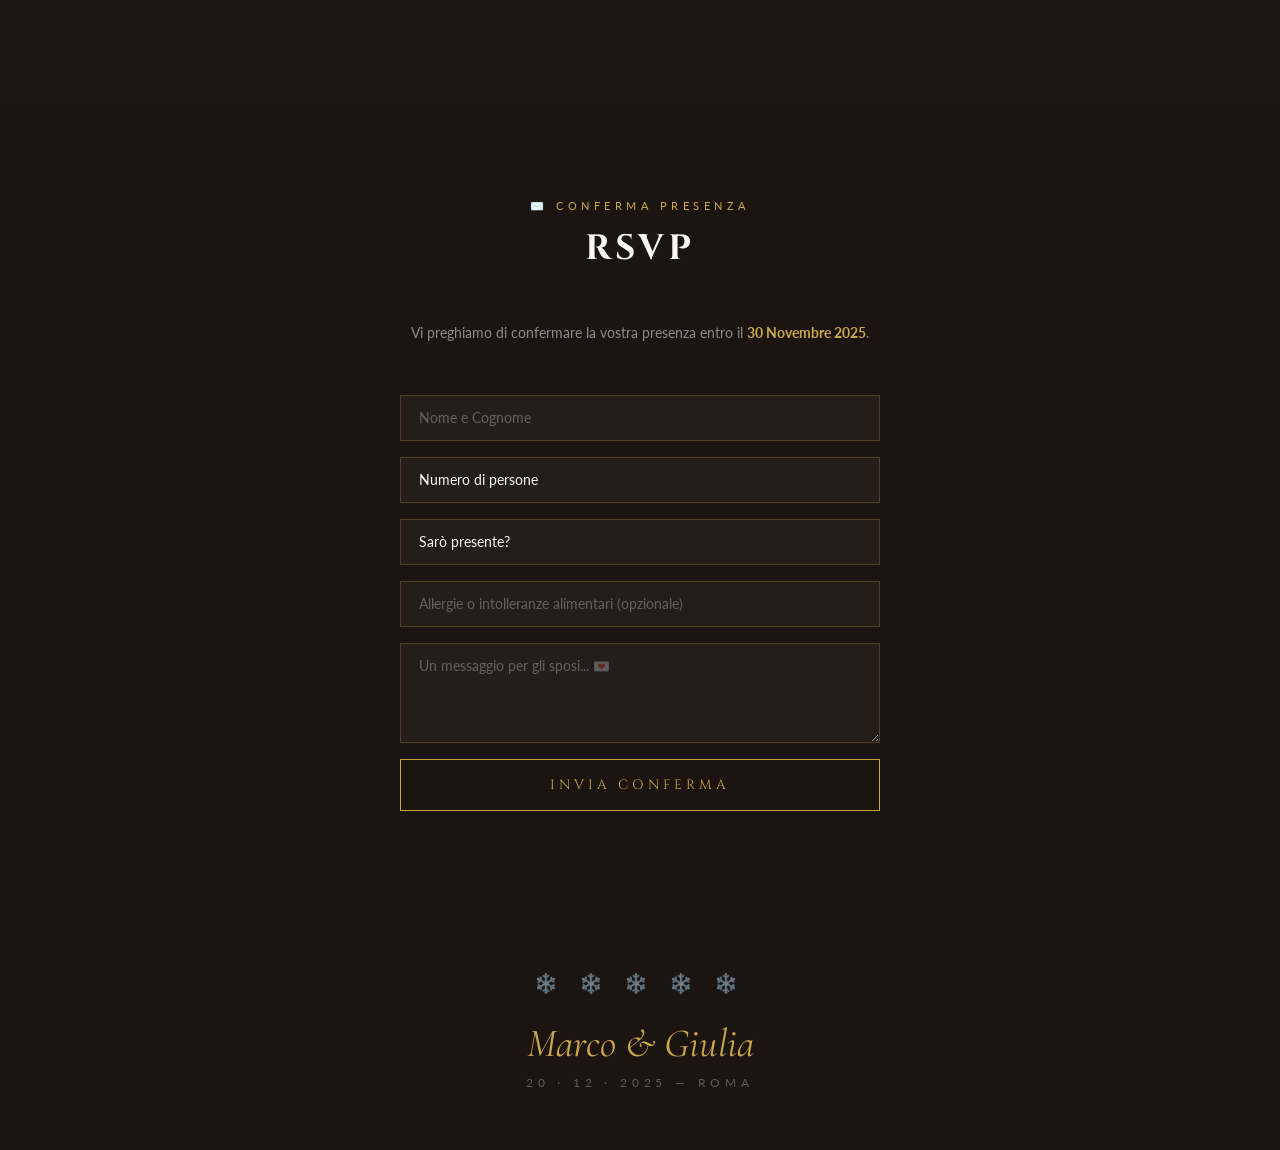
==== commit aef6999b: "Update index.html" ====
--- a/index.html
+++ b/index.html
@@ -923,7 +923,7 @@
   const CONFIG = {
     // 📅 DATA DEL MATRIMONIO (Anno, Mese-1, Giorno, Ora, Minuti)
     //    Mese: Gennaio=0, Febbraio=1 ... Dicembre=11
-    dataMatrimonio: new Date(2025, 11, 20, 11, 0, 0),
+    dataMatrimonio: new Date(2026, 12, 20, 10, 0, 0),
 
     // 🎄 Numero di fiocchi di neve
     numFiocchi: 80,
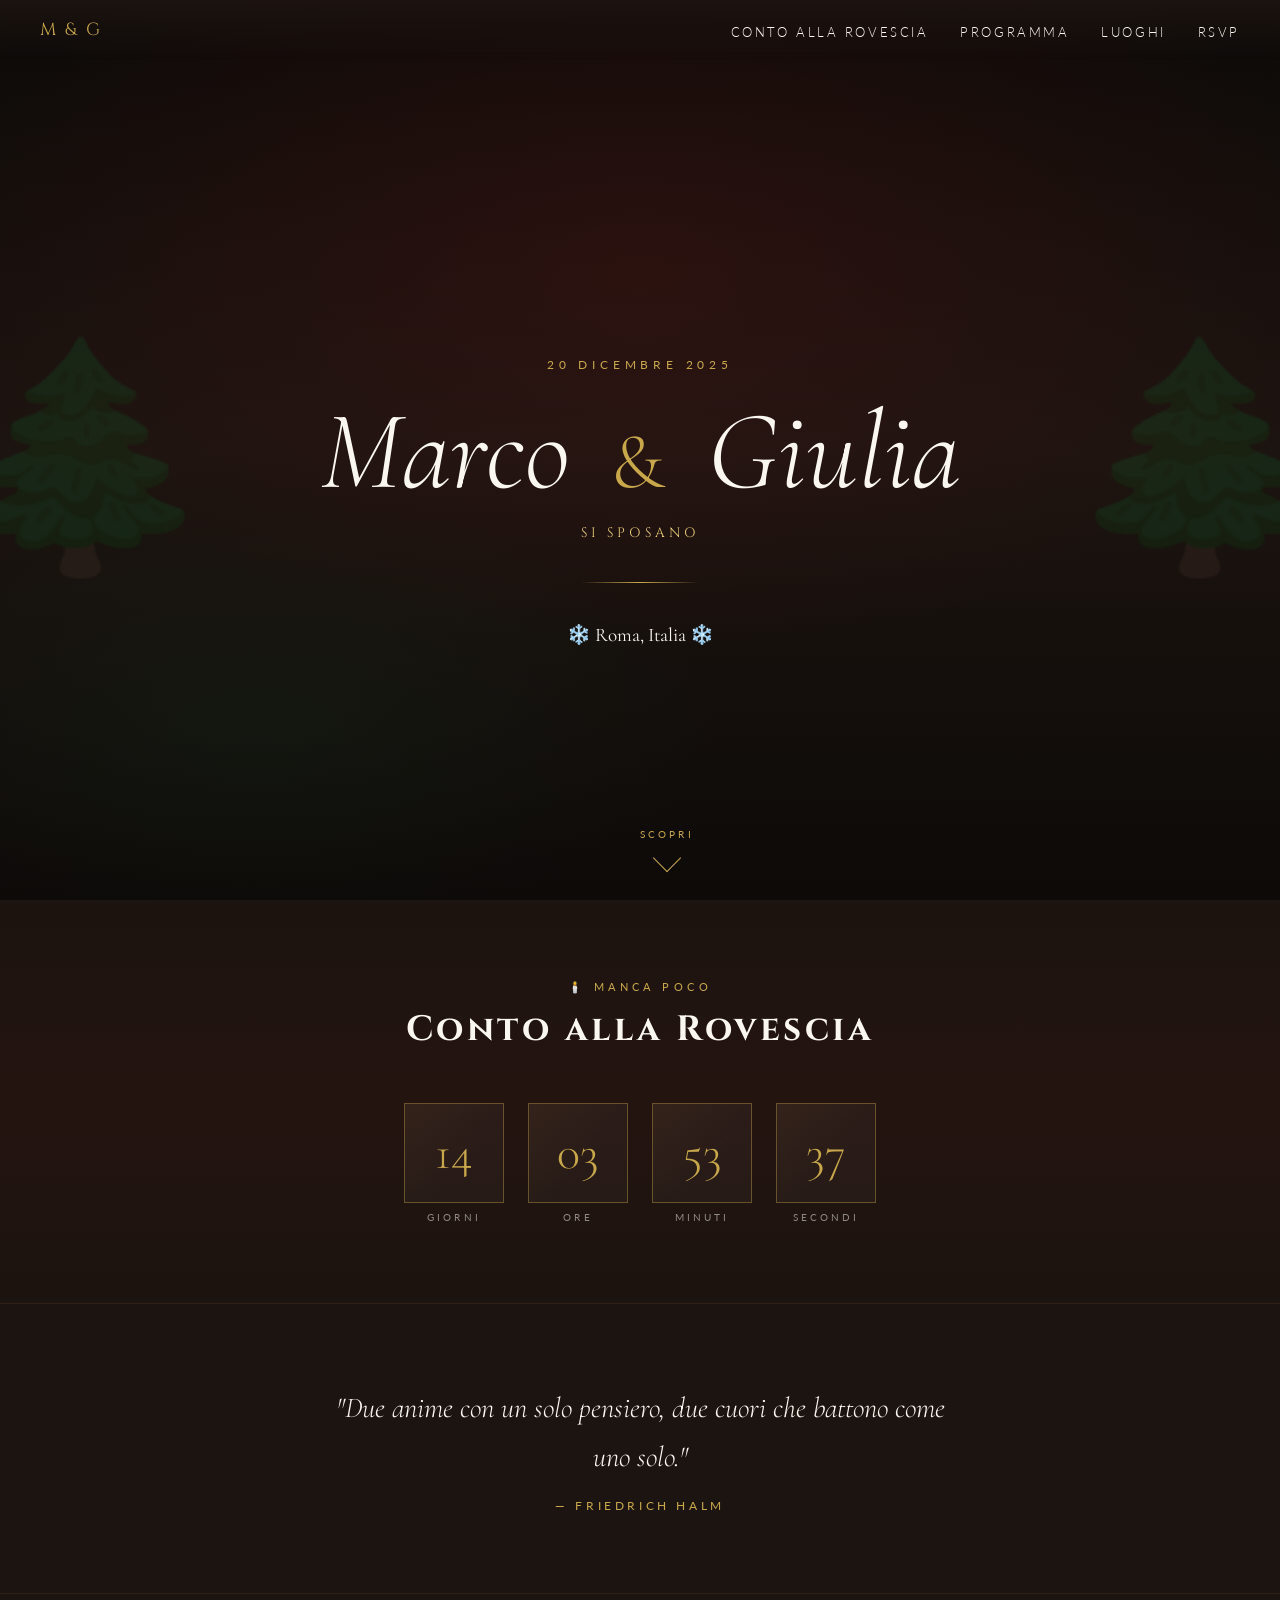
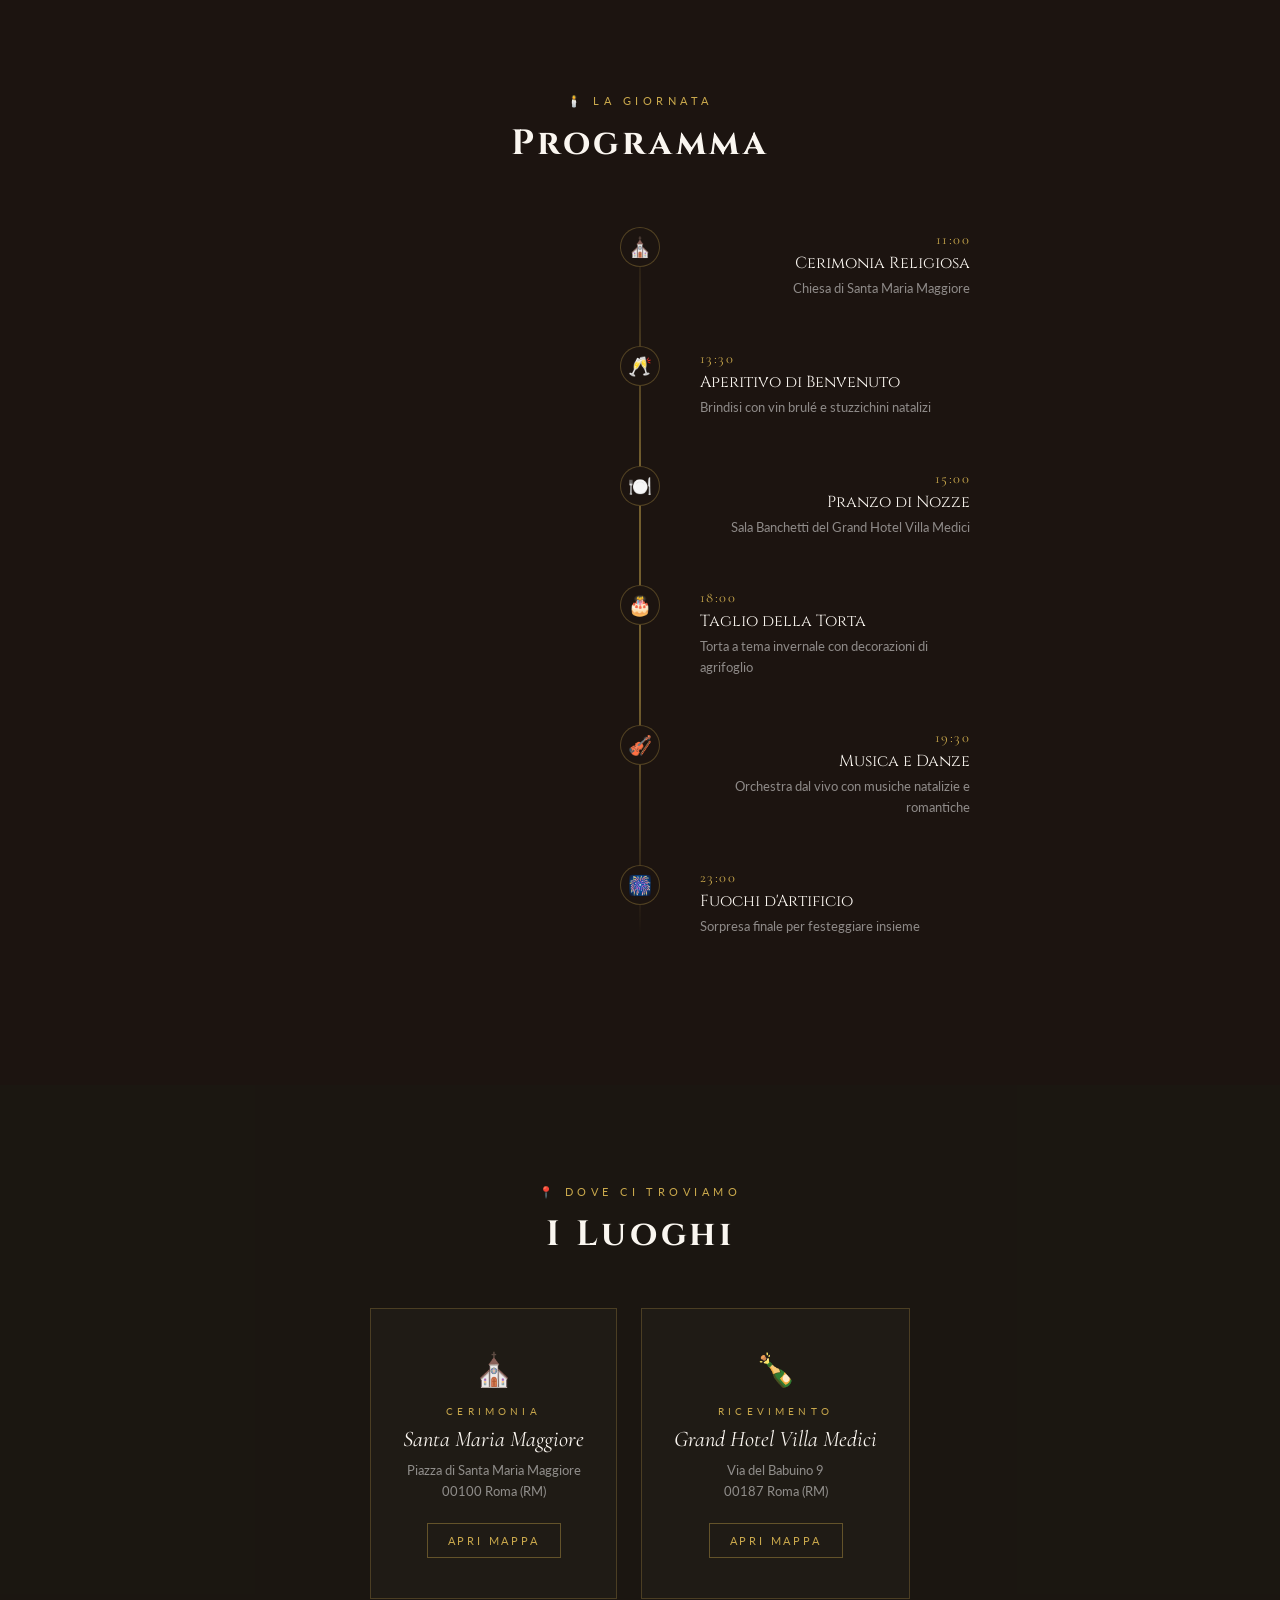
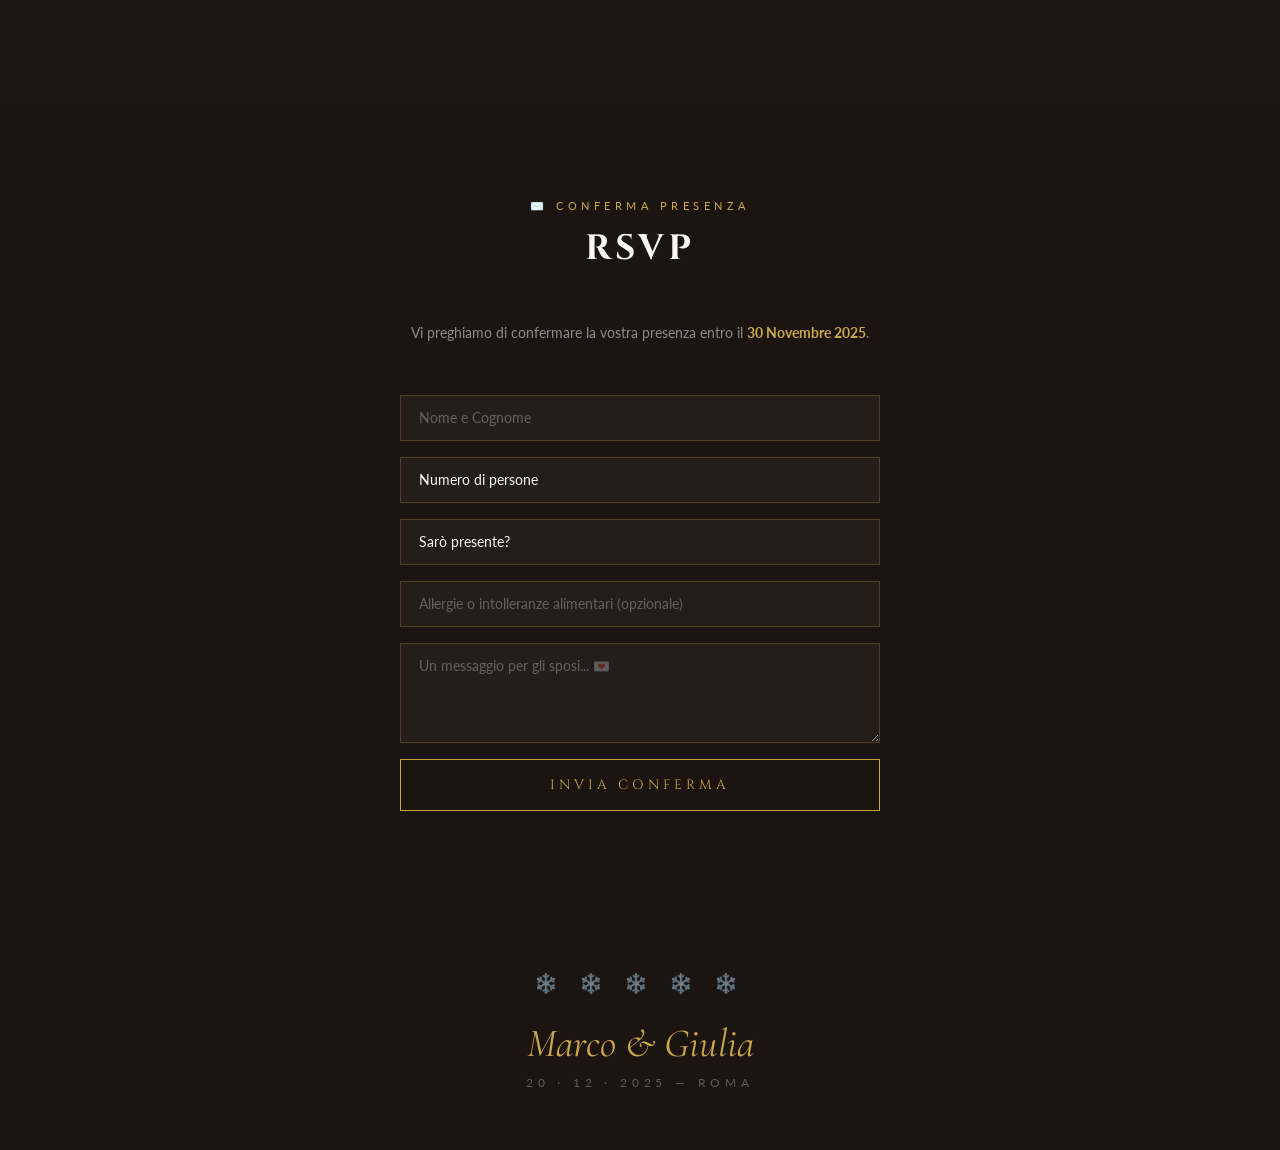
==== commit 5caf8208: "Update index.html" ====
--- a/index.html
+++ b/index.html
@@ -923,7 +923,7 @@
   const CONFIG = {
     // 📅 DATA DEL MATRIMONIO (Anno, Mese-1, Giorno, Ora, Minuti)
     //    Mese: Gennaio=0, Febbraio=1 ... Dicembre=11
-    dataMatrimonio: new Date(2026, 12, 20, 10, 0, 0),
+    dataMatrimonio: new Date(2026, 11, 20, 10, 0, 0),
 
     // 🎄 Numero di fiocchi di neve
     numFiocchi: 80,
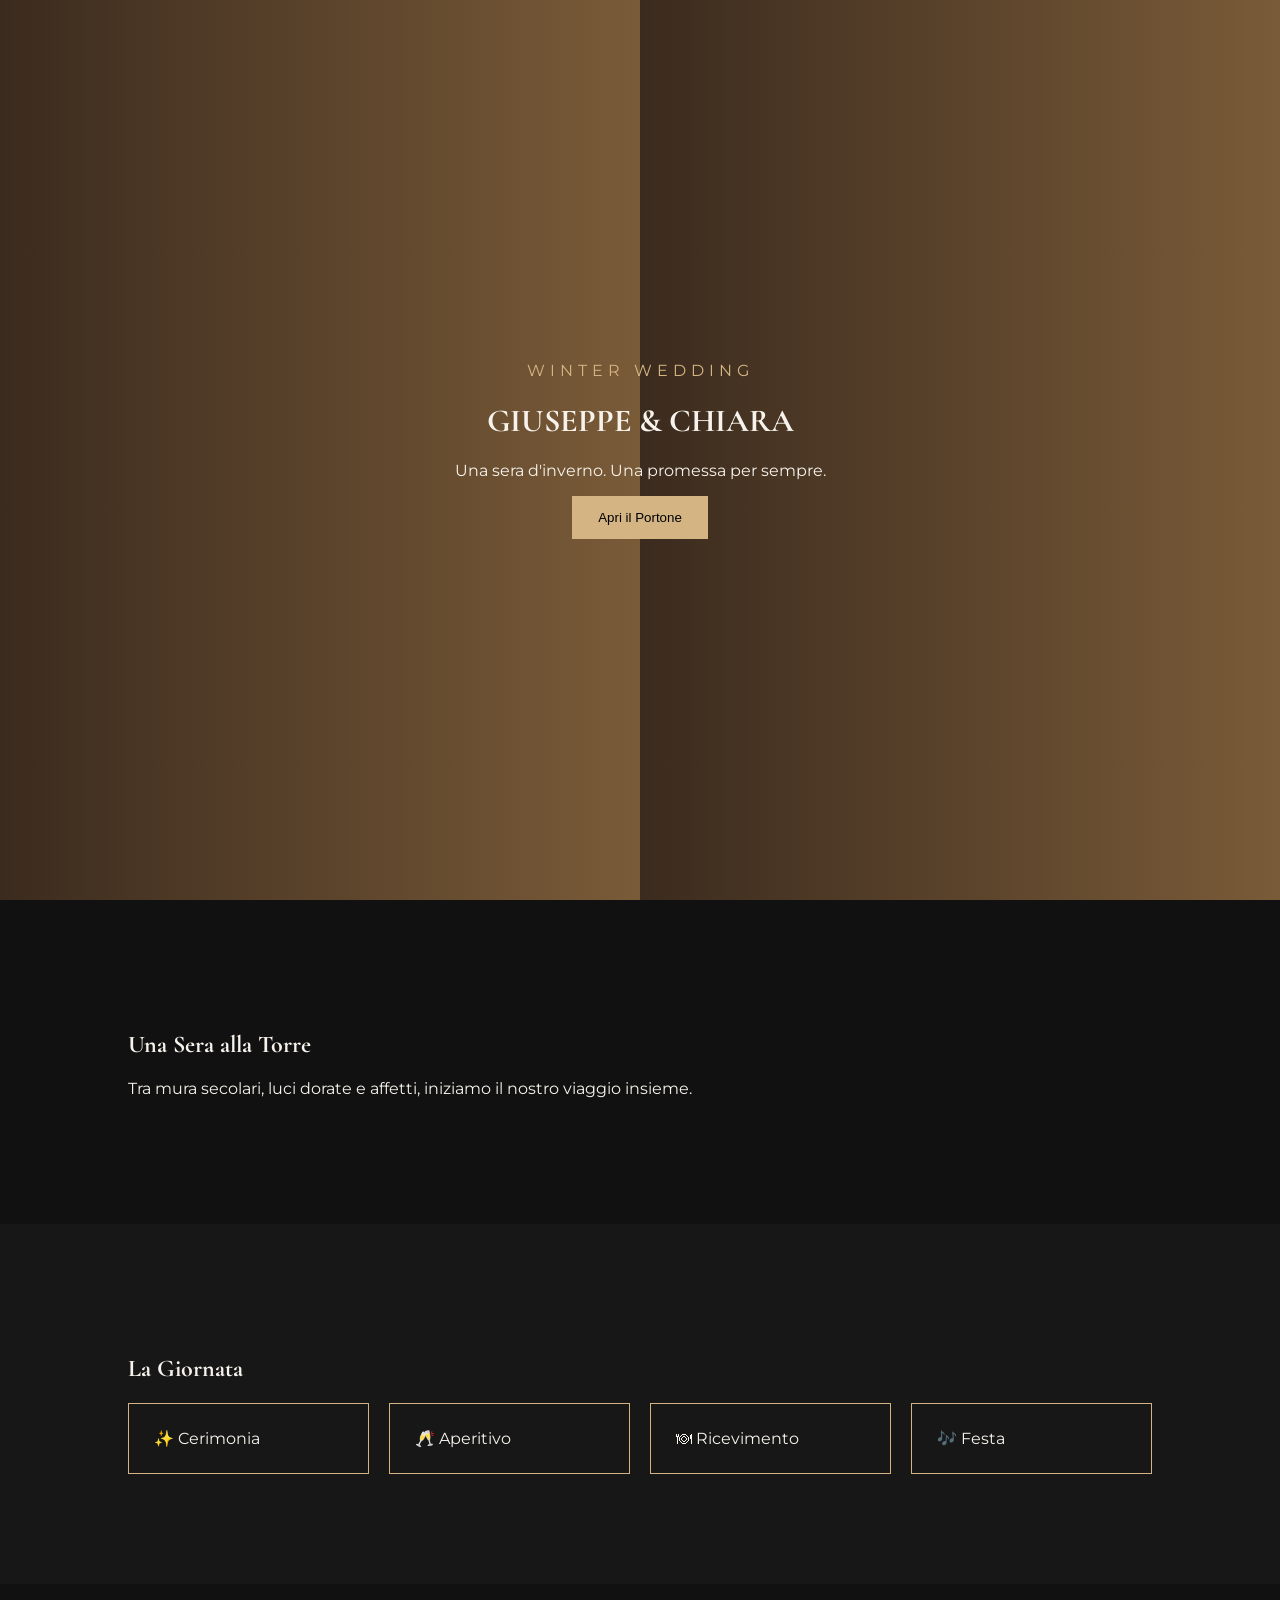
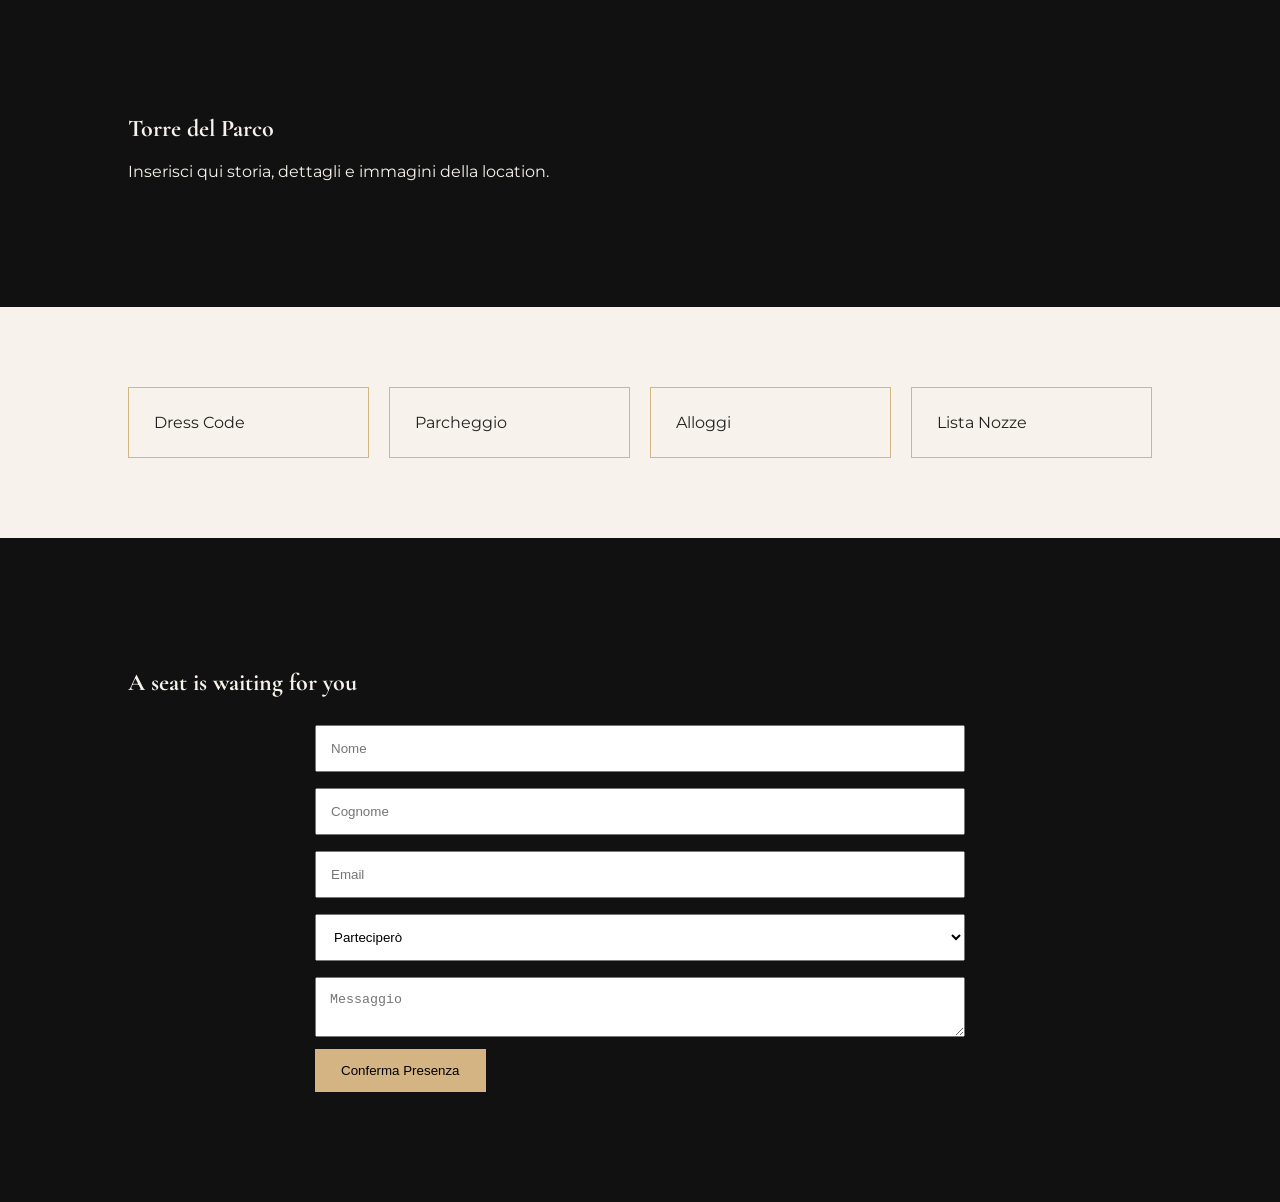
==== commit 363d398d: "Add files via upload" ====
--- a/index.html
+++ b/index.html
@@ -1,1033 +1,87 @@
 <!DOCTYPE html>
 <html lang="it">
 <head>
-  <meta charset="UTF-8" />
-  <meta name="viewport" content="width=device-width, initial-scale=1.0"/>
-  <title>Il Nostro Matrimonio</title>
-  <link href="https://fonts.googleapis.com/css2?family=Cormorant+Garamond:ital,wght@0,300;0,400;1,300;1,400&family=Cinzel:wght@400;600&family=Lato:wght@300;400&display=swap" rel="stylesheet"/>
-
-  <style>
-    /* ============================================================
-       🎄 PERSONALIZZAZIONE RAPIDA — Modifica questi valori!
-       ============================================================ */
-    :root {
-      /* --- NOMI DEGLI SPOSI --- */
-      --nome-sposo: "Marco";
-      --nome-sposa: "Giulia";
-
-      /* --- COLORI TEMA --- */
-      --oro:        #C9A84C;
-      --oro-chiaro: #E8C97A;
-      --rosso:      #8B1A1A;
-      --verde:      #1A4A2E;
-      --bianco:     #FAF6F0;
-      --bianco-neve:#FFFFFF;
-      --nero-caldo: #1C1410;
-
-      /* --- FONT --- */
-      --font-titolo: 'Cinzel', serif;
-      --font-elegante: 'Cormorant Garamond', serif;
-      --font-corpo:  'Lato', sans-serif;
-    }
-
-    /* ============================================================
-       BASE
-       ============================================================ */
-    *, *::before, *::after { box-sizing: border-box; margin: 0; padding: 0; }
-
-    html { scroll-behavior: smooth; }
-
-    body {
-      background-color: var(--nero-caldo);
-      color: var(--bianco);
-      font-family: var(--font-corpo);
-      overflow-x: hidden;
-    }
-
-    /* ============================================================
-       NEVE ANIMATA (sfondo)
-       ============================================================ */
-    #neve-canvas {
-      position: fixed;
-      top: 0; left: 0;
-      width: 100%; height: 100%;
-      pointer-events: none;
-      z-index: 0;
-      opacity: 0.5;
-    }
-
-    /* ============================================================
-       NAVIGAZIONE
-       ============================================================ */
-    nav {
-      position: fixed;
-      top: 0; width: 100%;
-      z-index: 100;
-      padding: 18px 40px;
-      display: flex;
-      justify-content: space-between;
-      align-items: center;
-      background: linear-gradient(180deg, rgba(28,20,16,0.95) 0%, transparent 100%);
-      backdrop-filter: blur(4px);
-    }
-
-    .nav-logo {
-      font-family: var(--font-titolo);
-      font-size: 1.1rem;
-      letter-spacing: 0.15em;
-      color: var(--oro);
-      text-decoration: none;
-    }
-
-    .nav-links {
-      display: flex;
-      gap: 32px;
-      list-style: none;
-    }
-
-    .nav-links a {
-      font-family: var(--font-corpo);
-      font-weight: 300;
-      font-size: 0.8rem;
-      letter-spacing: 0.2em;
-      text-transform: uppercase;
-      color: var(--bianco);
-      text-decoration: none;
-      transition: color 0.3s;
-    }
-
-    .nav-links a:hover { color: var(--oro); }
-
-    /* ============================================================
-       HERO
-       ============================================================ */
-    #hero {
-      position: relative;
-      min-height: 100vh;
-      display: flex;
-      flex-direction: column;
-      align-items: center;
-      justify-content: center;
-      text-align: center;
-      padding: 120px 20px 80px;
-      overflow: hidden;
-      z-index: 1;
-    }
-
-    .hero-bg {
-      position: absolute;
-      inset: 0;
-      background:
-        radial-gradient(ellipse 80% 60% at 50% 30%, rgba(139,26,26,0.18) 0%, transparent 70%),
-        radial-gradient(ellipse 60% 40% at 20% 80%, rgba(26,74,46,0.15) 0%, transparent 60%),
-        linear-gradient(180deg, #0D0A08 0%, #1C1410 50%, #0D0A08 100%);
-    }
-
-    /* Decorazione rami */
-    .ramo {
-      position: absolute;
-      opacity: 0.12;
-      pointer-events: none;
-    }
-    .ramo-sx { left: -60px; top: 50%; transform: translateY(-50%) scaleX(-1); font-size: 220px; }
-    .ramo-dx { right: -60px; top: 50%; transform: translateY(-50%); font-size: 220px; }
-
-    .hero-ornament {
-      font-size: 2rem;
-      margin-bottom: 24px;
-      animation: dondola 3s ease-in-out infinite;
-      display: block;
-    }
-
-    @keyframes dondola {
-      0%, 100% { transform: rotate(-5deg); }
-      50%       { transform: rotate(5deg); }
-    }
-
-    .hero-data {
-      font-family: var(--font-corpo);
-      font-size: 0.75rem;
-      letter-spacing: 0.4em;
-      text-transform: uppercase;
-      color: var(--oro);
-      margin-bottom: 24px;
-      opacity: 0;
-      animation: fadeUp 1s 0.3s forwards;
-    }
-
-    .hero-nomi {
-      font-family: var(--font-elegante);
-      font-size: clamp(3.5rem, 10vw, 7rem);
-      font-weight: 300;
-      font-style: italic;
-      line-height: 1;
-      color: var(--bianco);
-      margin-bottom: 16px;
-      opacity: 0;
-      animation: fadeUp 1s 0.6s forwards;
-    }
-
-    .hero-nomi .et {
-      font-family: var(--font-elegante);
-      color: var(--oro);
-      font-size: 0.7em;
-      padding: 0 16px;
-      font-style: normal;
-    }
-
-    .hero-subtitle {
-      font-family: var(--font-titolo);
-      font-size: 0.85rem;
-      letter-spacing: 0.3em;
-      color: var(--oro-chiaro);
-      text-transform: uppercase;
-      margin-bottom: 40px;
-      opacity: 0;
-      animation: fadeUp 1s 0.9s forwards;
-    }
-
-    .divisore-oro {
-      width: 120px;
-      height: 1px;
-      background: linear-gradient(90deg, transparent, var(--oro), transparent);
-      margin: 0 auto 40px;
-      opacity: 0;
-      animation: fadeUp 1s 1.1s forwards;
-    }
-
-    .hero-luogo {
-      font-family: var(--font-elegante);
-      font-size: 1.2rem;
-      color: var(--bianco);
-      opacity: 0;
-      animation: fadeUp 1s 1.3s forwards;
-    }
-
-    .hero-luogo span {
-      color: var(--oro);
-    }
-
-    @keyframes fadeUp {
-      from { opacity: 0; transform: translateY(20px); }
-      to   { opacity: 1; transform: translateY(0); }
-    }
-
-    /* Scroll indicator */
-    .scroll-hint {
-      position: absolute;
-      bottom: 32px;
-      left: 50%;
-      transform: translateX(-50%);
-      display: flex;
-      flex-direction: column;
-      align-items: center;
-      gap: 8px;
-      opacity: 0;
-      animation: fadeUp 1s 2s forwards;
-    }
-
-    .scroll-hint span {
-      font-size: 0.65rem;
-      letter-spacing: 0.3em;
-      text-transform: uppercase;
-      color: var(--oro);
-    }
-
-    .freccia-giu {
-      width: 20px; height: 20px;
-      border-right: 1px solid var(--oro);
-      border-bottom: 1px solid var(--oro);
-      transform: rotate(45deg);
-      animation: bounce 1.5s infinite;
-    }
-
-    @keyframes bounce {
-      0%, 100% { transform: rotate(45deg) translateY(0); }
-      50%       { transform: rotate(45deg) translateY(4px); }
-    }
-
-    /* ============================================================
-       COUNTDOWN
-       ============================================================ */
-    #countdown {
-      position: relative;
-      z-index: 1;
-      padding: 80px 20px;
-      text-align: center;
-      background: linear-gradient(180deg, transparent, rgba(139,26,26,0.08) 50%, transparent);
-    }
-
-    .section-tag {
-      font-family: var(--font-corpo);
-      font-size: 0.7rem;
-      letter-spacing: 0.4em;
-      text-transform: uppercase;
-      color: var(--oro);
-      margin-bottom: 12px;
-    }
-
-    .section-title {
-      font-family: var(--font-titolo);
-      font-size: clamp(1.4rem, 4vw, 2.2rem);
-      color: var(--bianco);
-      margin-bottom: 50px;
-      letter-spacing: 0.1em;
-    }
-
-    .countdown-grid {
-      display: flex;
-      justify-content: center;
-      gap: 24px;
-      flex-wrap: wrap;
-    }
-
-    .countdown-item {
-      display: flex;
-      flex-direction: column;
-      align-items: center;
-      gap: 8px;
-    }
-
-    .countdown-box {
-      width: 100px;
-      height: 100px;
-      border: 1px solid rgba(201,168,76,0.4);
-      display: flex;
-      align-items: center;
-      justify-content: center;
-      background: rgba(255,255,255,0.03);
-      position: relative;
-      overflow: hidden;
-    }
-
-    .countdown-box::before {
-      content: '';
-      position: absolute;
-      inset: 0;
-      background: linear-gradient(135deg, rgba(201,168,76,0.05) 0%, transparent 60%);
-    }
-
-    .countdown-num {
-      font-family: var(--font-elegante);
-      font-size: 3rem;
-      font-weight: 300;
-      color: var(--oro);
-      line-height: 1;
-    }
-
-    .countdown-label {
-      font-size: 0.65rem;
-      letter-spacing: 0.3em;
-      text-transform: uppercase;
-      color: rgba(255,255,255,0.5);
-    }
-
-    /* ============================================================
-       PROGRAMMA
-       ============================================================ */
-    #programma {
-      position: relative;
-      z-index: 1;
-      padding: 100px 20px;
-      max-width: 700px;
-      margin: 0 auto;
-    }
-
-    .timeline {
-      position: relative;
-      margin-top: 60px;
-    }
-
-    .timeline::before {
-      content: '';
-      position: absolute;
-      left: 50%;
-      top: 0; bottom: 0;
-      width: 1px;
-      background: linear-gradient(180deg, transparent, var(--oro), var(--oro), transparent);
-      transform: translateX(-50%);
-    }
-
-    .tl-item {
-      display: flex;
-      gap: 40px;
-      margin-bottom: 48px;
-      align-items: flex-start;
-    }
-
-    .tl-item:nth-child(odd) {
-      flex-direction: row-reverse;
-      text-align: right;
-    }
-
-    .tl-content {
-      flex: 1;
-      padding-top: 4px;
-    }
-
-    .tl-time {
-      font-family: var(--font-elegante);
-      font-size: 0.9rem;
-      color: var(--oro);
-      letter-spacing: 0.1em;
-      margin-bottom: 4px;
-    }
-
-    .tl-nome {
-      font-family: var(--font-titolo);
-      font-size: 1rem;
-      color: var(--bianco);
-      margin-bottom: 4px;
-    }
-
-    .tl-desc {
-      font-size: 0.8rem;
-      color: rgba(255,255,255,0.5);
-      line-height: 1.6;
-    }
-
-    .tl-dot {
-      width: 40px;
-      height: 40px;
-      flex-shrink: 0;
-      display: flex;
-      align-items: center;
-      justify-content: center;
-      font-size: 1.2rem;
-      border: 1px solid rgba(201,168,76,0.3);
-      border-radius: 50%;
-      background: var(--nero-caldo);
-      position: relative;
-      z-index: 2;
-    }
-
-    /* ============================================================
-       LOCATION
-       ============================================================ */
-    #location {
-      position: relative;
-      z-index: 1;
-      padding: 100px 20px;
-      text-align: center;
-      background: rgba(26,74,46,0.06);
-    }
-
-    .location-cards {
-      display: flex;
-      gap: 24px;
-      justify-content: center;
-      flex-wrap: wrap;
-      margin-top: 50px;
-    }
-
-    .location-card {
-      border: 1px solid rgba(201,168,76,0.25);
-      padding: 40px 32px;
-      max-width: 280px;
-      text-align: center;
-      background: rgba(255,255,255,0.02);
-      transition: border-color 0.3s, transform 0.3s;
-      position: relative;
-      overflow: hidden;
-    }
-
-    .location-card::before {
-      content: '';
-      position: absolute;
-      top: 0; left: 0; right: 0;
-      height: 2px;
-      background: linear-gradient(90deg, transparent, var(--oro), transparent);
-      opacity: 0;
-      transition: opacity 0.3s;
-    }
-
-    .location-card:hover { border-color: rgba(201,168,76,0.6); transform: translateY(-4px); }
-    .location-card:hover::before { opacity: 1; }
-
-    .location-icon { font-size: 2rem; margin-bottom: 16px; display: block; }
-
-    .location-tipo {
-      font-family: var(--font-corpo);
-      font-size: 0.65rem;
-      letter-spacing: 0.4em;
-      text-transform: uppercase;
-      color: var(--oro);
-      margin-bottom: 8px;
-    }
-
-    .location-nome {
-      font-family: var(--font-elegante);
-      font-size: 1.4rem;
-      font-style: italic;
-      color: var(--bianco);
-      margin-bottom: 8px;
-    }
-
-    .location-addr {
-      font-size: 0.8rem;
-      color: rgba(255,255,255,0.5);
-      line-height: 1.7;
-      margin-bottom: 20px;
-    }
-
-    .btn-mappa {
-      display: inline-block;
-      font-family: var(--font-corpo);
-      font-size: 0.7rem;
-      letter-spacing: 0.25em;
-      text-transform: uppercase;
-      color: var(--oro);
-      border: 1px solid rgba(201,168,76,0.4);
-      padding: 10px 20px;
-      text-decoration: none;
-      transition: background 0.3s, color 0.3s;
-    }
-
-    .btn-mappa:hover { background: var(--oro); color: var(--nero-caldo); }
-
-    /* ============================================================
-       RSVP
-       ============================================================ */
-    #rsvp {
-      position: relative;
-      z-index: 1;
-      padding: 100px 20px;
-      text-align: center;
-    }
-
-    .rsvp-form {
-      max-width: 480px;
-      margin: 50px auto 0;
-      display: flex;
-      flex-direction: column;
-      gap: 16px;
-    }
-
-    .rsvp-form input,
-    .rsvp-form select,
-    .rsvp-form textarea {
-      width: 100%;
-      padding: 14px 18px;
-      background: rgba(255,255,255,0.04);
-      border: 1px solid rgba(201,168,76,0.25);
-      color: var(--bianco);
-      font-family: var(--font-corpo);
-      font-size: 0.85rem;
-      outline: none;
-      transition: border-color 0.3s;
-      appearance: none;
-    }
-
-    .rsvp-form input:focus,
-    .rsvp-form select:focus,
-    .rsvp-form textarea:focus { border-color: var(--oro); }
-
-    .rsvp-form textarea { resize: vertical; min-height: 100px; }
-
-    .rsvp-form select option { background: #1C1410; }
-
-    .rsvp-form input::placeholder,
-    .rsvp-form textarea::placeholder { color: rgba(255,255,255,0.3); }
-
-    .btn-rsvp {
-      padding: 16px 48px;
-      background: transparent;
-      border: 1px solid var(--oro);
-      color: var(--oro);
-      font-family: var(--font-titolo);
-      font-size: 0.85rem;
-      letter-spacing: 0.3em;
-      text-transform: uppercase;
-      cursor: pointer;
-      transition: all 0.3s;
-      position: relative;
-      overflow: hidden;
-    }
-
-    .btn-rsvp::before {
-      content: '';
-      position: absolute;
-      inset: 0;
-      background: var(--oro);
-      transform: scaleX(0);
-      transform-origin: left;
-      transition: transform 0.4s ease;
-    }
-
-    .btn-rsvp:hover::before { transform: scaleX(1); }
-    .btn-rsvp:hover { color: var(--nero-caldo); }
-
-    .btn-rsvp span { position: relative; z-index: 1; }
-
-    .rsvp-success {
-      display: none;
-      margin-top: 24px;
-      padding: 20px;
-      border: 1px solid rgba(201,168,76,0.4);
-      font-family: var(--font-elegante);
-      font-size: 1.1rem;
-      font-style: italic;
-      color: var(--oro-chiaro);
-    }
-
-    /* ============================================================
-       GALLERY / FRASE
-       ============================================================ */
-    #frase {
-      position: relative;
-      z-index: 1;
-      padding: 80px 20px;
-      text-align: center;
-      border-top: 1px solid rgba(201,168,76,0.1);
-      border-bottom: 1px solid rgba(201,168,76,0.1);
-    }
-
-    .citazione {
-      font-family: var(--font-elegante);
-      font-size: clamp(1.2rem, 3vw, 1.8rem);
-      font-style: italic;
-      font-weight: 300;
-      color: var(--bianco);
-      max-width: 640px;
-      margin: 0 auto 16px;
-      line-height: 1.7;
-    }
-
-    .citazione-autore {
-      font-size: 0.75rem;
-      letter-spacing: 0.3em;
-      text-transform: uppercase;
-      color: var(--oro);
-    }
-
-    /* ============================================================
-       FOOTER
-       ============================================================ */
-    footer {
-      position: relative;
-      z-index: 1;
-      padding: 60px 20px;
-      text-align: center;
-    }
-
-    .footer-nomi {
-      font-family: var(--font-elegante);
-      font-size: 2.5rem;
-      font-style: italic;
-      color: var(--oro);
-      margin-bottom: 8px;
-    }
-
-    .footer-data {
-      font-size: 0.75rem;
-      letter-spacing: 0.4em;
-      text-transform: uppercase;
-      color: rgba(255,255,255,0.3);
-    }
-
-    .fiocchi-footer {
-      font-size: 1.2rem;
-      margin-bottom: 24px;
-      opacity: 0.5;
-      letter-spacing: 8px;
-    }
-
-    /* ============================================================
-       RESPONSIVE
-       ============================================================ */
-    @media (max-width: 600px) {
-      nav { padding: 16px 20px; }
-      .nav-links { gap: 16px; }
-      .nav-links a { font-size: 0.7rem; }
-      .timeline::before { left: 20px; }
-      .tl-item,
-      .tl-item:nth-child(odd) { flex-direction: column; text-align: left; padding-left: 60px; }
-      .tl-dot { position: absolute; left: 0; }
-      .timeline { padding-left: 0; position: relative; }
-      .tl-item { position: relative; }
-      .countdown-box { width: 75px; height: 75px; }
-      .countdown-num { font-size: 2.2rem; }
-    }
-  </style>
+<meta charset="UTF-8">
+<meta name="viewport" content="width=device-width,initial-scale=1">
+<title>Winter Lights at the Tower</title>
+<link rel="preconnect" href="https://fonts.googleapis.com">
+<link href="https://fonts.googleapis.com/css2?family=Cormorant+Garamond:wght@400;500;600;700&family=Montserrat:wght@300;400;500&display=swap" rel="stylesheet">
+<link rel="stylesheet" href="style.css">
 </head>
 <body>
 
-<!-- NEVE -->
-<canvas id="neve-canvas"></canvas>
+<canvas id="snow"></canvas>
 
-<!-- ============================================================
-     NAVIGAZIONE
-     Personalizza: cambia i testi dei link
-     ============================================================ -->
+<div id="intro">
+  <div class="door-wrap">
+    <div class="door left"></div>
+    <div class="door right"></div>
+    <div class="intro-center">
+      <div class="eyebrow">WINTER WEDDING</div>
+      <h1>GIUSEPPE & CHIARA</h1>
+      <p>Una sera d'inverno. Una promessa per sempre.</p>
+      <button id="enterBtn">Apri il Portone</button>
+    </div>
+  </div>
+</div>
+
 <nav>
-  <a href="#hero" class="nav-logo">M & G</a><!-- Cambia con le iniziali degli sposi -->
-  <ul class="nav-links">
-    <li><a href="#countdown">Conto alla rovescia</a></li>
-    <li><a href="#programma">Programma</a></li>
-    <li><a href="#location">Luoghi</a></li>
-    <li><a href="#rsvp">RSVP</a></li>
-  </ul>
+  <div class="logo">G&C</div>
+  <button id="musicBtn">♫</button>
 </nav>
 
-<!-- ============================================================
-     HERO
-     Personalizza: nomi, data, città
-     ============================================================ -->
-<section id="hero">
-  <div class="hero-bg"></div>
-  <div class="ramo ramo-sx">🌲</div>
-  <div class="ramo ramo-dx">🌲</div>
-
-  <span class="hero-ornament">🎄</span>
-
-  <!-- 📅 CAMBIA DATA QUI -->
-  <p class="hero-data">20 Dicembre 2025</p>
-
-  <!-- 💑 CAMBIA I NOMI QUI -->
-  <h1 class="hero-nomi">
-    Marco <span class="et">&</span> Giulia
-  </h1>
-
-  <p class="hero-subtitle">Si sposano</p>
-
-  <div class="divisore-oro"></div>
-
-  <!-- 📍 CAMBIA CITTÀ/LUOGO QUI -->
-  <p class="hero-luogo">
-    <span>❄️</span> Roma, Italia <span>❄️</span>
-  </p>
-
-  <div class="scroll-hint">
-    <span>Scopri</span>
-    <div class="freccia-giu"></div>
+<section class="hero">
+  <div class="overlay"></div>
+  <div class="hero-content">
+    <h1>Winter Lights at the Tower</h1>
+    <p>Sostituisci liberamente data, luogo e testi.</p>
+    <div id="countdown"></div>
   </div>
 </section>
 
-
-<!-- ============================================================
-     COUNTDOWN
-     La data viene presa automaticamente — cambia "dataMatrimonio"
-     ============================================================ -->
-<section id="countdown">
-  <p class="section-tag">🕯️ Manca poco</p>
-  <h2 class="section-title">Conto alla Rovescia</h2>
-
-  <div class="countdown-grid">
-    <div class="countdown-item">
-      <div class="countdown-box"><span class="countdown-num" id="cd-giorni">--</span></div>
-      <span class="countdown-label">Giorni</span>
-    </div>
-    <div class="countdown-item">
-      <div class="countdown-box"><span class="countdown-num" id="cd-ore">--</span></div>
-      <span class="countdown-label">Ore</span>
-    </div>
-    <div class="countdown-item">
-      <div class="countdown-box"><span class="countdown-num" id="cd-min">--</span></div>
-      <span class="countdown-label">Minuti</span>
-    </div>
-    <div class="countdown-item">
-      <div class="countdown-box"><span class="countdown-num" id="cd-sec">--</span></div>
-      <span class="countdown-label">Secondi</span>
-    </div>
-  </div>
+<section class="story">
+<h2>Una Sera alla Torre</h2>
+<p>Tra mura secolari, luci dorate e affetti, iniziamo il nostro viaggio insieme.</p>
 </section>
 
-
-<!-- ============================================================
-     FRASE / CITAZIONE
-     Personalizza: scrivi la vostra citazione preferita
-     ============================================================ -->
-<section id="frase">
-  <!-- ✏️ CAMBIA LA CITAZIONE QUI -->
-  <blockquote class="citazione">
-    "Due anime con un solo pensiero, due cuori che battono come uno solo."
-  </blockquote>
-  <p class="citazione-autore">— Friedrich Halm</p><!-- ✏️ Cambia l'autore -->
+<section class="timeline">
+<h2>La Giornata</h2>
+<div class="steps">
+<div>✨ Cerimonia</div>
+<div>🥂 Aperitivo</div>
+<div>🍽 Ricevimento</div>
+<div>🎶 Festa</div>
+</div>
 </section>
 
-
-<!-- ============================================================
-     PROGRAMMA
-     Personalizza: aggiungi/rimuovi/modifica gli eventi
-     ============================================================ -->
-<section id="programma">
-  <p class="section-tag" style="text-align:center">🕯️ La giornata</p>
-  <h2 class="section-title" style="text-align:center">Programma</h2>
-
-  <div class="timeline">
-
-    <!-- ✏️ COPIA E INCOLLA UN TL-ITEM PER AGGIUNGERE UN EVENTO -->
-
-    <div class="tl-item">
-      <div class="tl-content">
-        <p class="tl-time">11:00</p>
-        <p class="tl-nome">Cerimonia Religiosa</p>
-        <p class="tl-desc">Chiesa di Santa Maria Maggiore</p>
-      </div>
-      <div class="tl-dot">⛪</div>
-      <div class="tl-content"></div>
-    </div>
-
-    <div class="tl-item">
-      <div class="tl-content"></div>
-      <div class="tl-dot">🥂</div>
-      <div class="tl-content">
-        <p class="tl-time">13:30</p>
-        <p class="tl-nome">Aperitivo di Benvenuto</p>
-        <p class="tl-desc">Brindisi con vin brulé e stuzzichini natalizi</p>
-      </div>
-    </div>
-
-    <div class="tl-item">
-      <div class="tl-content">
-        <p class="tl-time">15:00</p>
-        <p class="tl-nome">Pranzo di Nozze</p>
-        <p class="tl-desc">Sala Banchetti del Grand Hotel Villa Medici</p>
-      </div>
-      <div class="tl-dot">🍽️</div>
-      <div class="tl-content"></div>
-    </div>
-
-    <div class="tl-item">
-      <div class="tl-content"></div>
-      <div class="tl-dot">🎂</div>
-      <div class="tl-content">
-        <p class="tl-time">18:00</p>
-        <p class="tl-nome">Taglio della Torta</p>
-        <p class="tl-desc">Torta a tema invernale con decorazioni di agrifoglio</p>
-      </div>
-    </div>
-
-    <div class="tl-item">
-      <div class="tl-content">
-        <p class="tl-time">19:30</p>
-        <p class="tl-nome">Musica e Danze</p>
-        <p class="tl-desc">Orchestra dal vivo con musiche natalizie e romantiche</p>
-      </div>
-      <div class="tl-dot">🎻</div>
-      <div class="tl-content"></div>
-    </div>
-
-    <div class="tl-item">
-      <div class="tl-content"></div>
-      <div class="tl-dot">🎆</div>
-      <div class="tl-content">
-        <p class="tl-time">23:00</p>
-        <p class="tl-nome">Fuochi d'Artificio</p>
-        <p class="tl-desc">Sorpresa finale per festeggiare insieme</p>
-      </div>
-    </div>
-
-  </div>
+<section class="venue">
+<h2>Torre del Parco</h2>
+<p>Inserisci qui storia, dettagli e immagini della location.</p>
 </section>
 
-
-<!-- ============================================================
-     LOCATION
-     Personalizza: nomi, indirizzi, link Google Maps
-     ============================================================ -->
-<section id="location">
-  <p class="section-tag">📍 Dove ci troviamo</p>
-  <h2 class="section-title">I Luoghi</h2>
-
-  <div class="location-cards">
-
-    <!-- ✏️ CARD CERIMONIA — Modifica dati qui -->
-    <div class="location-card">
-      <span class="location-icon">⛪</span>
-      <p class="location-tipo">Cerimonia</p>
-      <!-- Cambia nome chiesa -->
-      <p class="location-nome">Santa Maria Maggiore</p>
-      <!-- Cambia indirizzo -->
-      <p class="location-addr">Piazza di Santa Maria Maggiore<br>00100 Roma (RM)</p>
-      <!-- Cambia href con il link di Google Maps reale -->
-      <a href="https://maps.google.com" target="_blank" class="btn-mappa">Apri Mappa</a>
-    </div>
-
-    <!-- ✏️ CARD RICEVIMENTO — Modifica dati qui -->
-    <div class="location-card">
-      <span class="location-icon">🍾</span>
-      <p class="location-tipo">Ricevimento</p>
-      <!-- Cambia nome location -->
-      <p class="location-nome">Grand Hotel Villa Medici</p>
-      <!-- Cambia indirizzo -->
-      <p class="location-addr">Via del Babuino 9<br>00187 Roma (RM)</p>
-      <!-- Cambia href con il link di Google Maps reale -->
-      <a href="https://maps.google.com" target="_blank" class="btn-mappa">Apri Mappa</a>
-    </div>
-
-  </div>
+<section class="info">
+<div class="card">Dress Code</div>
+<div class="card">Parcheggio</div>
+<div class="card">Alloggi</div>
+<div class="card">Lista Nozze</div>
 </section>
 
-
-<!-- ============================================================
-     RSVP
-     Personalizza: l'email a cui arrivano le risposte
-     (Nota: il form richiede un backend per funzionare davvero.
-      Puoi collegarlo a Netlify Forms, Formspree, ecc.)
-     ============================================================ -->
-<section id="rsvp">
-  <p class="section-tag">✉️ Conferma presenza</p>
-  <h2 class="section-title">RSVP</h2>
-
-  <div style="max-width:460px;margin:0 auto 24px;color:rgba(255,255,255,0.5);font-size:0.85rem;line-height:1.7;text-align:center">
-    <!-- ✏️ CAMBIA DATA LIMITE RISPOSTA -->
-    Vi preghiamo di confermare la vostra presenza entro il <strong style="color:var(--oro)">30 Novembre 2025</strong>.
-  </div>
-
-  <!-- ✏️ COLLEGA IL FORM: aggiungi action="https://formspree.io/f/TUID" per ricevere email -->
-  <form class="rsvp-form" id="rsvp-form">
-    <input type="text" name="nome" placeholder="Nome e Cognome" required />
-    <select name="presenti">
-      <option value="" disabled selected>Numero di persone</option>
-      <option value="1">Solo io</option>
-      <option value="2">In due</option>
-      <option value="3">In tre</option>
-      <option value="4">In quattro</option>
-    </select>
-    <select name="presenza">
-      <option value="" disabled selected>Sarò presente?</option>
-      <option value="si">✅ Sì, ci sarò!</option>
-      <option value="no">❌ Non riuscirò a venire</option>
-    </select>
-    <input type="text" name="allergie" placeholder="Allergie o intolleranze alimentari (opzionale)" />
-    <textarea name="messaggio" placeholder="Un messaggio per gli sposi... 💌"></textarea>
-    <button type="submit" class="btn-rsvp"><span>Invia Conferma</span></button>
-  </form>
-
-  <div class="rsvp-success" id="rsvp-success">
-    🎄 Grazie! Non vediamo l'ora di festeggiare con voi! ❄️
-  </div>
+<section class="rsvp">
+<h2>A seat is waiting for you</h2>
+<form action="https://formspree.io/f/REPLACE_ME" method="POST">
+<input placeholder="Nome" required>
+<input placeholder="Cognome" required>
+<input type="email" placeholder="Email" required>
+<select><option>Parteciperò</option><option>Non potrò partecipare</option></select>
+<textarea placeholder="Messaggio"></textarea>
+<button>Conferma Presenza</button>
+</form>
 </section>
 
+<audio id="bgMusic" loop>
+<source src="music.mp3" type="audio/mpeg">
+</audio>
 
-<!-- ============================================================
-     FOOTER
-     ============================================================ -->
-<footer>
-  <div class="fiocchi-footer">❄️ ❄️ ❄️ ❄️ ❄️</div>
-  <!-- ✏️ CAMBIA I NOMI -->
-  <p class="footer-nomi">Marco & Giulia</p>
-  <!-- ✏️ CAMBIA DATA -->
-  <p class="footer-data">20 · 12 · 2025 — Roma</p>
-</footer>
-
-
-<!-- ============================================================
-     JAVASCRIPT
-     ============================================================ -->
-<script>
-  // ============================================================
-  // ⚙️ IMPOSTAZIONI — Modifica qui!
-  // ============================================================
-  const CONFIG = {
-    // 📅 DATA DEL MATRIMONIO (Anno, Mese-1, Giorno, Ora, Minuti)
-    //    Mese: Gennaio=0, Febbraio=1 ... Dicembre=11
-    dataMatrimonio: new Date(2026, 11, 20, 10, 0, 0),
-
-    // 🎄 Numero di fiocchi di neve
-    numFiocchi: 80,
-
-    // ❄️ Velocità neve (1 = lenta, 3 = veloce)
-    velocitaNeve: 1.5,
-  };
-
-  // ============================================================
-  // NEVE ANIMATA
-  // ============================================================
-  const canvas = document.getElementById('neve-canvas');
-  const ctx = canvas.getContext('2d');
-
-  function resizeCanvas() {
-    canvas.width  = window.innerWidth;
-    canvas.height = window.innerHeight;
-  }
-  resizeCanvas();
-  window.addEventListener('resize', resizeCanvas);
-
-  const fiocchi = Array.from({ length: CONFIG.numFiocchi }, () => ({
-    x:    Math.random() * window.innerWidth,
-    y:    Math.random() * window.innerHeight,
-    r:    Math.random() * 3 + 1,
-    dx:   (Math.random() - 0.5) * 0.5,
-    dy:   Math.random() * CONFIG.velocitaNeve + 0.5,
-    op:   Math.random() * 0.6 + 0.2,
-  }));
-
-  function animaNeve() {
-    ctx.clearRect(0, 0, canvas.width, canvas.height);
-    fiocchi.forEach(f => {
-      ctx.beginPath();
-      ctx.arc(f.x, f.y, f.r, 0, Math.PI * 2);
-      ctx.fillStyle = `rgba(255,255,255,${f.op})`;
-      ctx.fill();
-      f.x += f.dx;
-      f.y += f.dy;
-      if (f.y > canvas.height) { f.y = -5; f.x = Math.random() * canvas.width; }
-      if (f.x > canvas.width)  { f.x = 0; }
-      if (f.x < 0)             { f.x = canvas.width; }
-    });
-    requestAnimationFrame(animaNeve);
-  }
-  animaNeve();
-
-  // ============================================================
-  // COUNTDOWN
-  // ============================================================
-  function aggiornaCountdown() {
-    const ora    = new Date();
-    const diff   = CONFIG.dataMatrimonio - ora;
-
-    if (diff <= 0) {
-      ['cd-giorni','cd-ore','cd-min','cd-sec'].forEach(id =>
-        document.getElementById(id).textContent = '00'
-      );
-      return;
-    }
-
-    const giorni = Math.floor(diff / 86400000);
-    const ore    = Math.floor((diff % 86400000) / 3600000);
-    const min    = Math.floor((diff % 3600000)  / 60000);
-    const sec    = Math.floor((diff % 60000)    / 1000);
-
-    const pad = n => String(n).padStart(2, '0');
-    document.getElementById('cd-giorni').textContent = pad(giorni);
-    document.getElementById('cd-ore').textContent    = pad(ore);
-    document.getElementById('cd-min').textContent    = pad(min);
-    document.getElementById('cd-sec').textContent    = pad(sec);
-  }
-  aggiornaCountdown();
-  setInterval(aggiornaCountdown, 1000);
-
-  // ============================================================
-  // RSVP FORM (versione demo — mostra messaggio)
-  // Per integrare davvero: aggiungi action a Formspree/Netlify
-  // ============================================================
-  document.getElementById('rsvp-form').addEventListener('submit', function(e) {
-    e.preventDefault();
-    this.style.display = 'none';
-    document.getElementById('rsvp-success').style.display = 'block';
-  });
-
-  // ============================================================
-  // INTERSECTION OBSERVER — animazioni scroll
-  // ============================================================
-  const observer = new IntersectionObserver(entries => {
-    entries.forEach(entry => {
-      if (entry.isIntersecting) {
-        entry.target.style.opacity  = '1';
-        entry.target.style.transform = 'translateY(0)';
-      }
-    });
-  }, { threshold: 0.15 });
-
-  document.querySelectorAll('.tl-item, .location-card, .countdown-item').forEach(el => {
-    el.style.opacity   = '0';
-    el.style.transform = 'translateY(30px)';
-    el.style.transition = 'opacity 0.7s ease, transform 0.7s ease';
-    observer.observe(el);
-  });
-</script>
-
+<script src="script.js"></script>
 </body>
-</html>
+</html>
--- a/style.css
+++ b/style.css
@@ -0,0 +1,27 @@
+
+:root{--gold:#d4b483;--ivory:#f7f3ec;--dark:#0e0e0e}
+*{box-sizing:border-box} html{scroll-behavior:smooth}
+body{margin:0;background:#111;color:var(--ivory);font-family:Montserrat,sans-serif}
+#snow{position:fixed;inset:0;pointer-events:none;z-index:2}
+nav{position:fixed;top:0;width:100%;padding:20px 40px;display:flex;justify-content:space-between;z-index:20}
+#intro{position:fixed;inset:0;z-index:50;background:#050505}
+.door-wrap{height:100%;display:flex;align-items:center;justify-content:center;overflow:hidden}
+.door{position:absolute;top:0;width:50%;height:100%;background:linear-gradient(90deg,#3b2b1e,#7a5b38)}
+.left{left:0}.right{right:0}
+.open .left{transform:translateX(-100%);transition:1.8s}
+.open .right{transform:translateX(100%);transition:1.8s}
+.intro-center{text-align:center;position:relative;z-index:3}
+.eyebrow{letter-spacing:5px;color:var(--gold)}
+h1,h2{font-family:"Cormorant Garamond",serif}
+button{background:var(--gold);border:none;padding:14px 26px;cursor:pointer}
+.hero{height:100vh;background:url('hero.jpg') center/cover;display:flex;align-items:center;justify-content:center;position:relative}
+.overlay{position:absolute;inset:0;background:rgba(0,0,0,.45)}
+.hero-content{position:relative;text-align:center;z-index:1}
+.story,.timeline,.venue,.rsvp{padding:110px 10%}
+.timeline{background:#171717}
+.steps{display:grid;grid-template-columns:repeat(4,1fr);gap:20px}
+.steps div,.card{border:1px solid var(--gold);padding:25px}
+.info{padding:80px 10%;display:grid;grid-template-columns:repeat(4,1fr);gap:20px;background:var(--ivory);color:#222}
+.rsvp form{max-width:650px;margin:auto}
+input,textarea,select{width:100%;padding:14px;margin:8px 0}
+@media(max-width:800px){.steps,.info{grid-template-columns:1fr}}
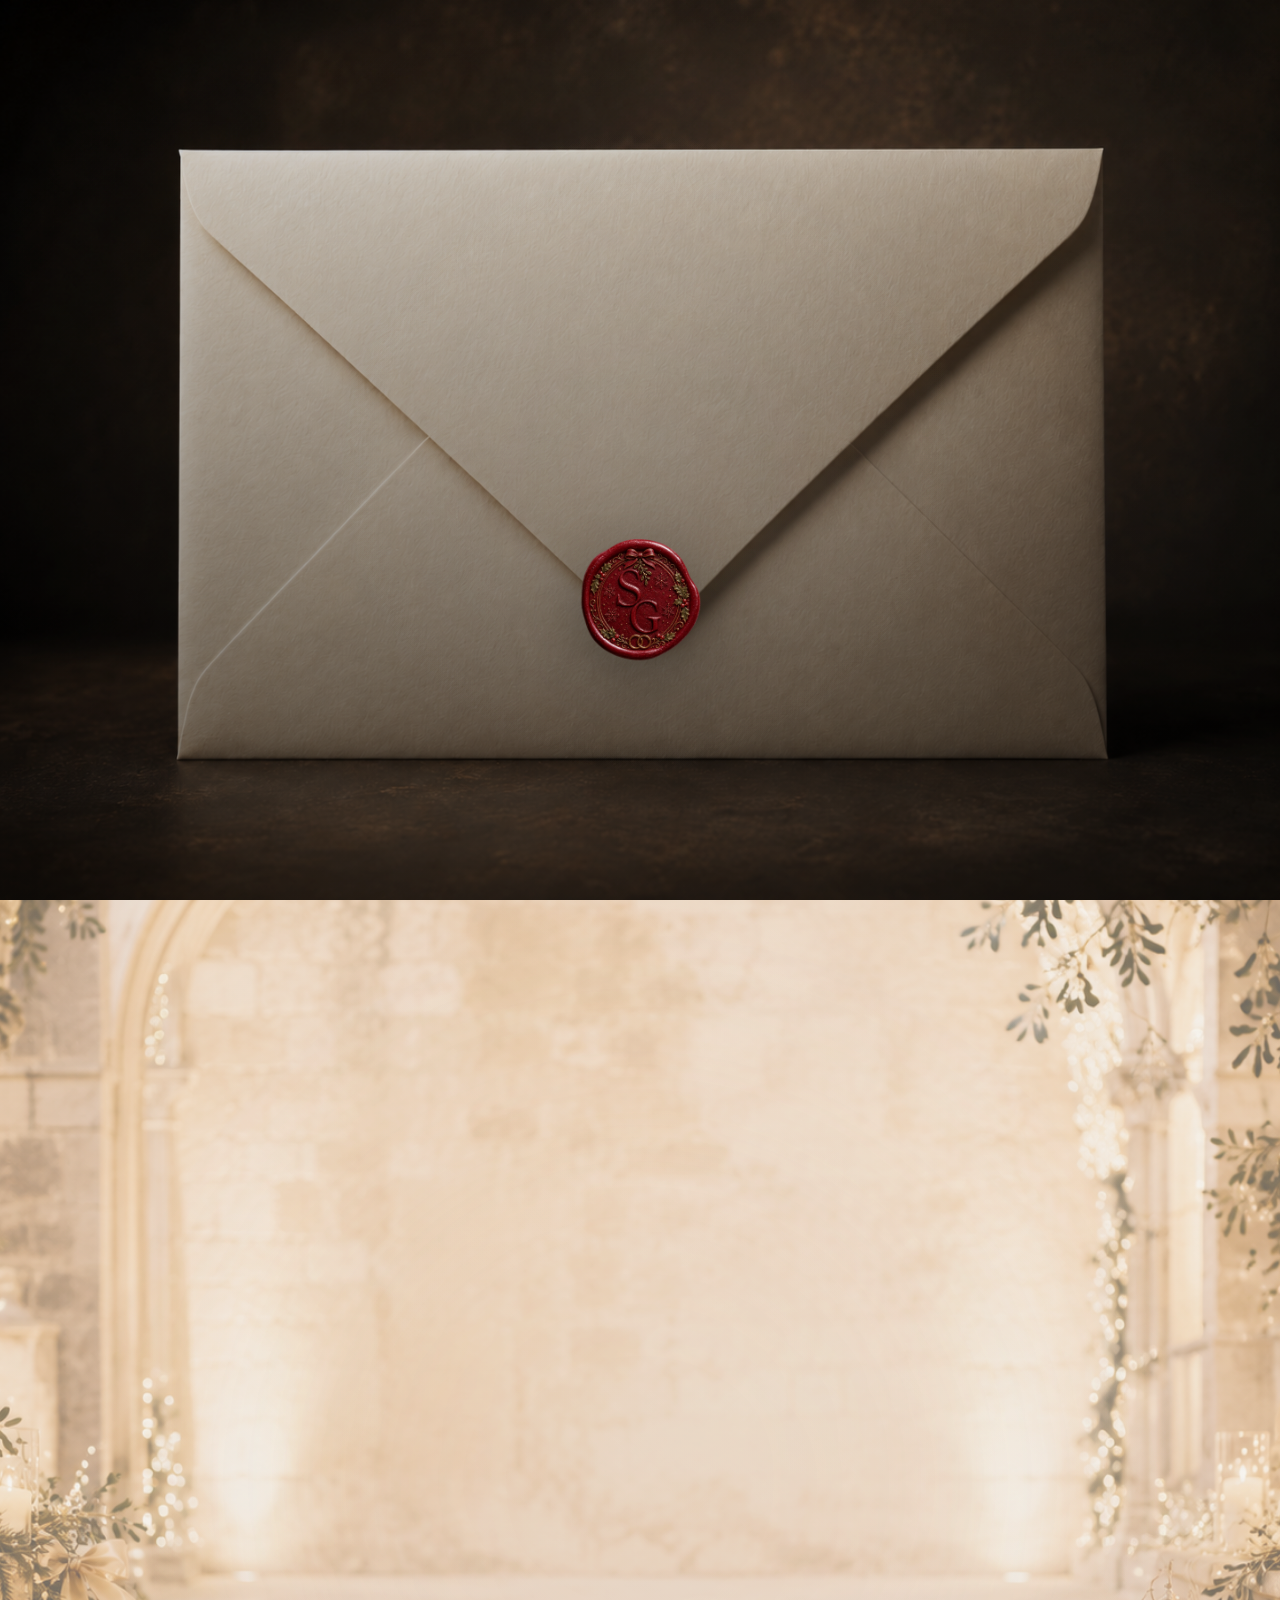
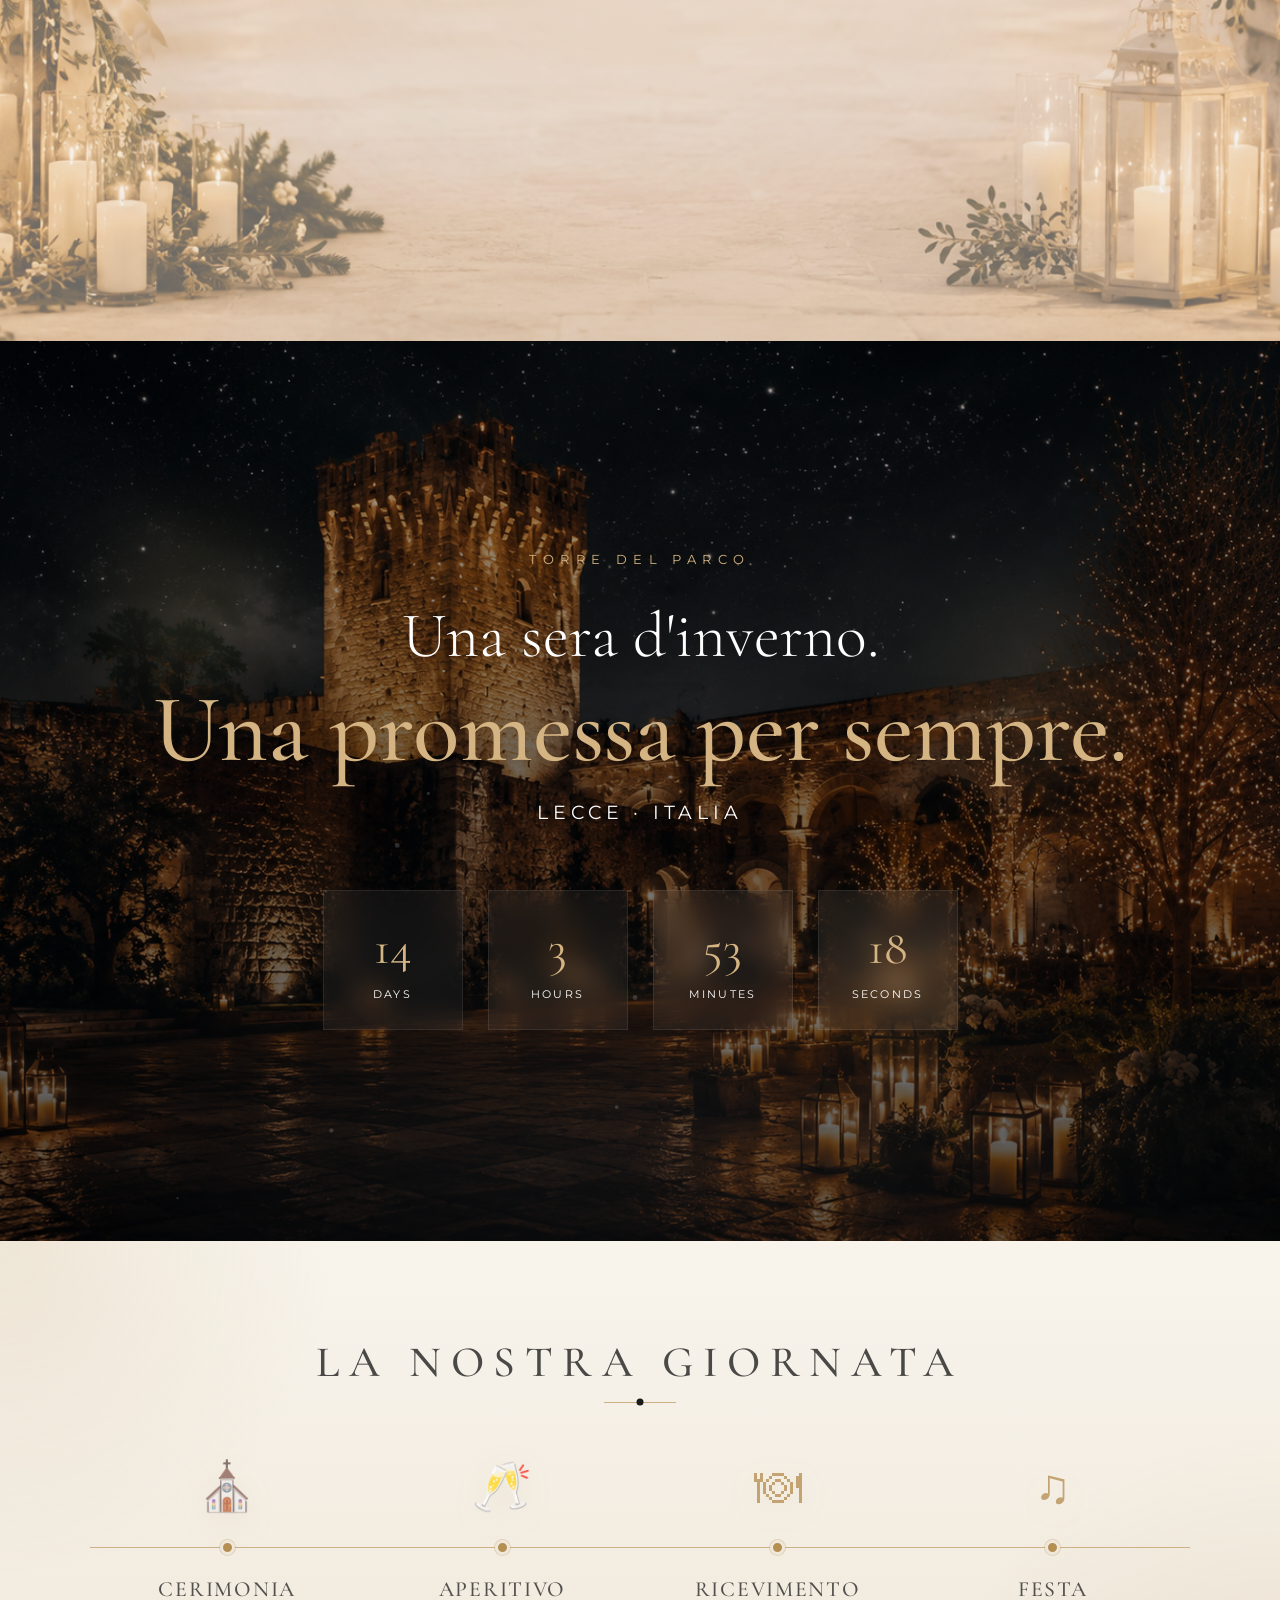
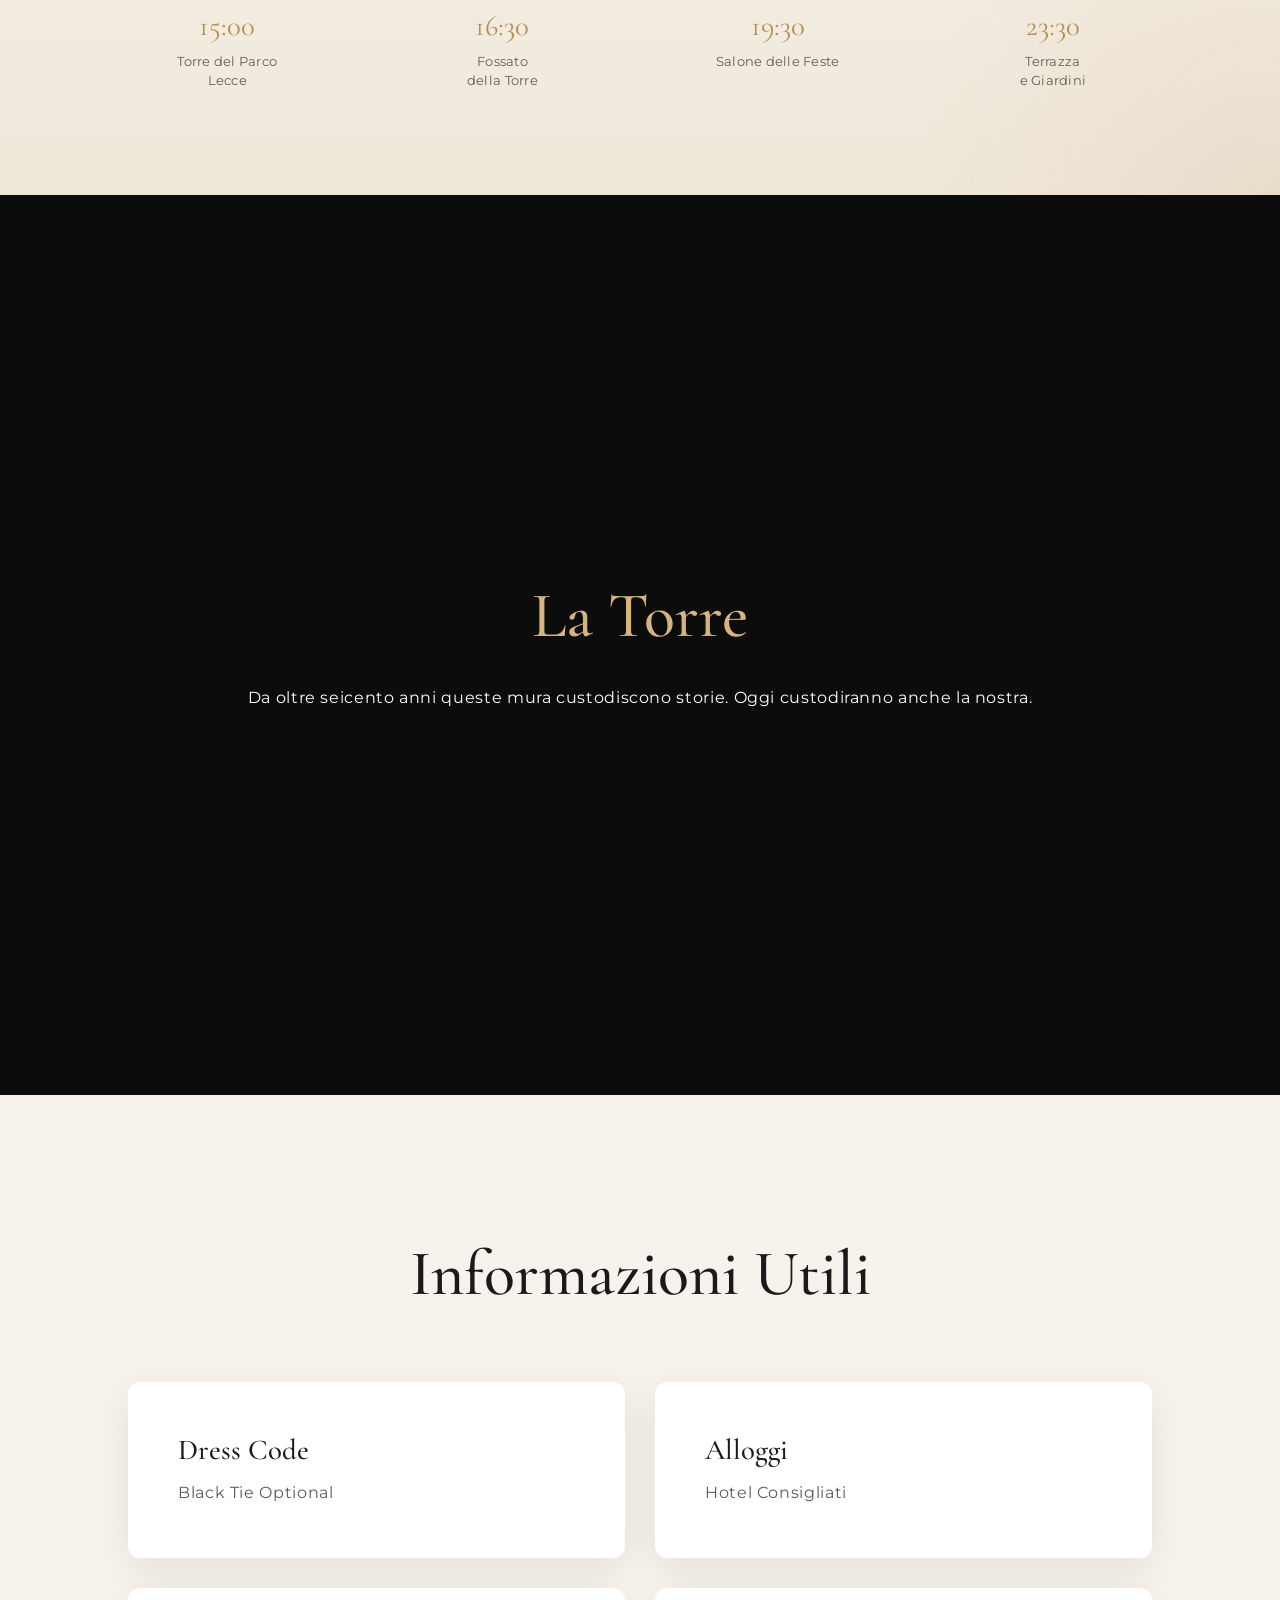
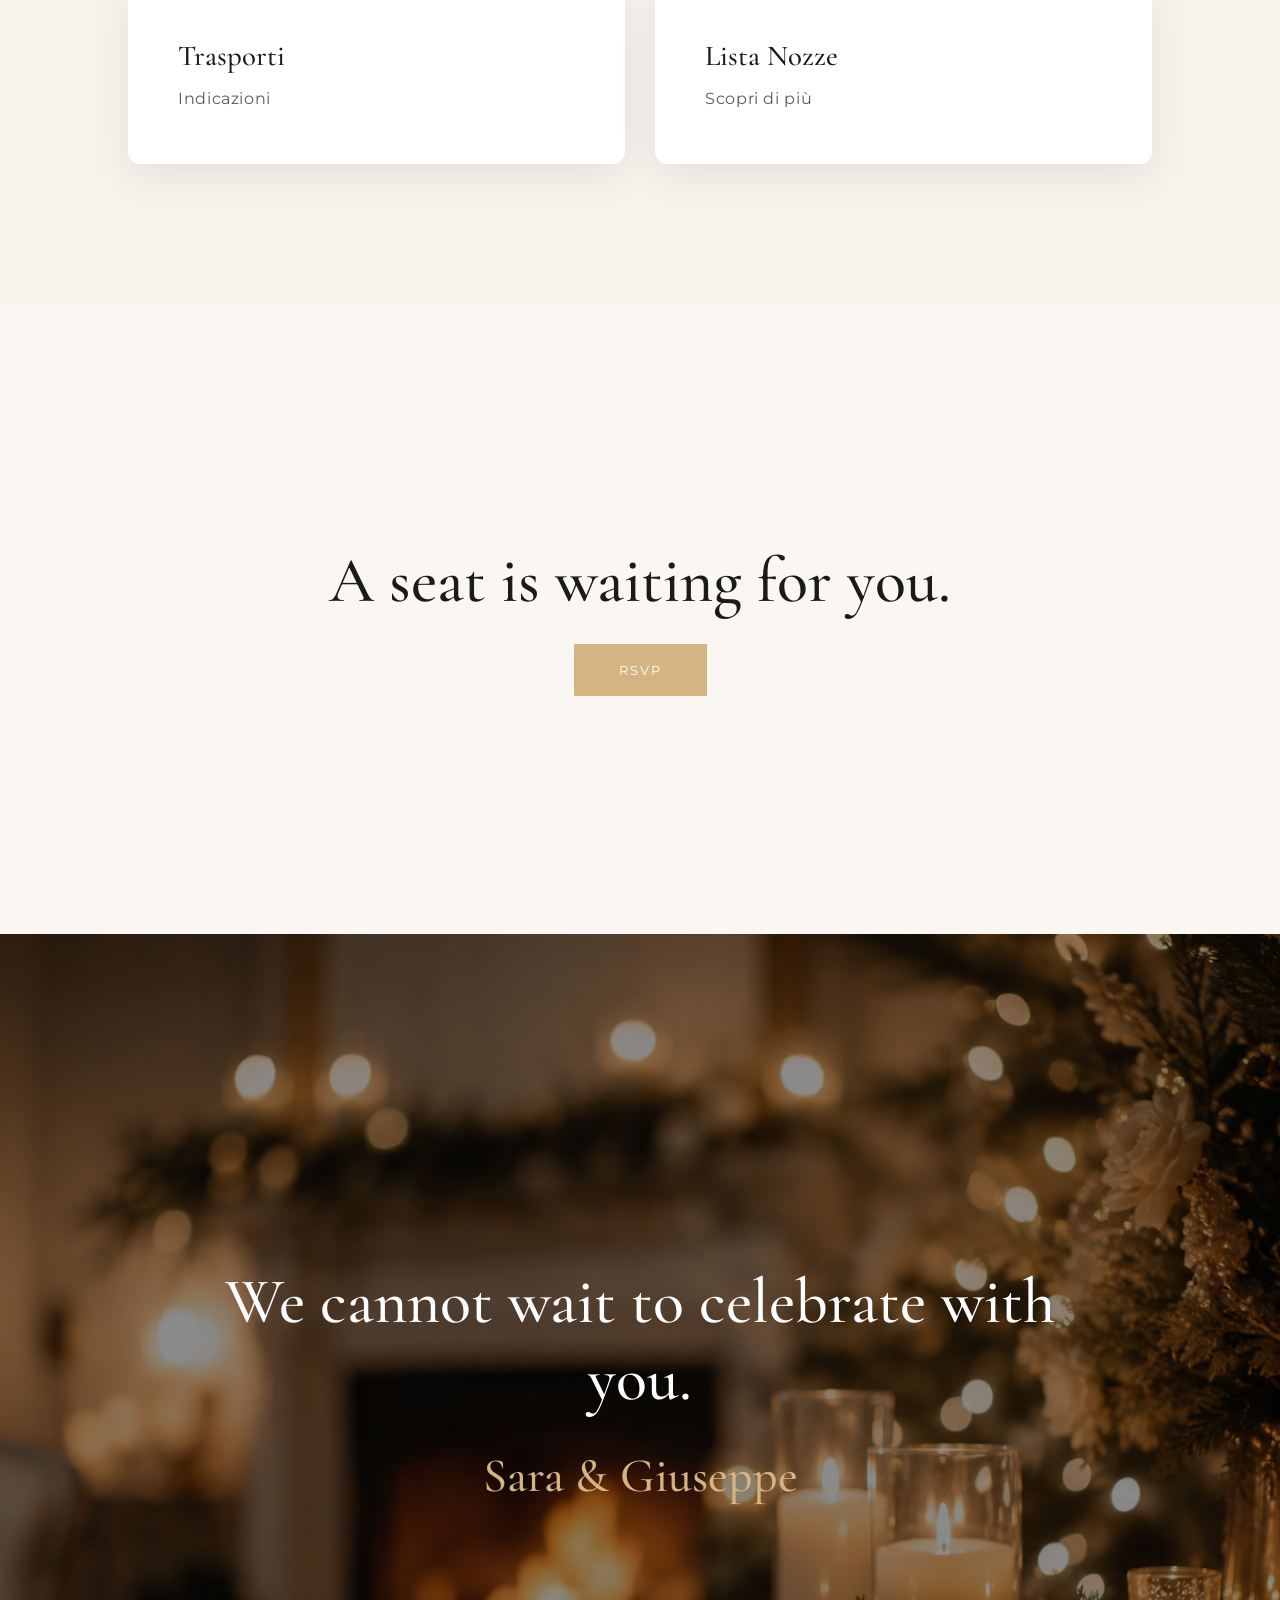
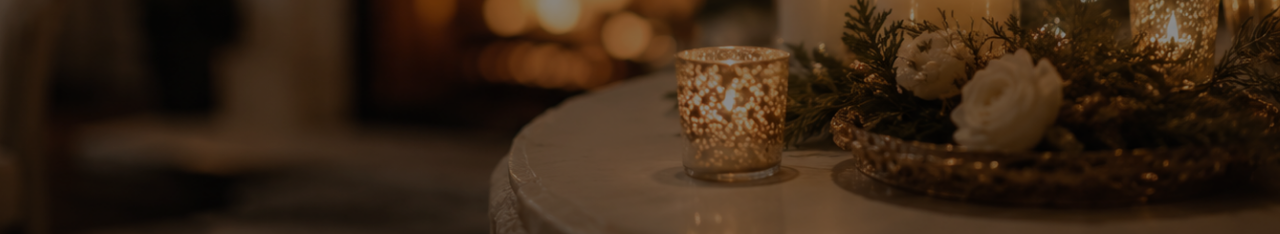
==== commit 01cf2aec: "Add files via upload" ====
--- a/index.html
+++ b/index.html
@@ -1,87 +1,523 @@
 <!DOCTYPE html>
 <html lang="it">
+
 <head>
-<meta charset="UTF-8">
-<meta name="viewport" content="width=device-width,initial-scale=1">
-<title>Winter Lights at the Tower</title>
-<link rel="preconnect" href="https://fonts.googleapis.com">
-<link href="https://fonts.googleapis.com/css2?family=Cormorant+Garamond:wght@400;500;600;700&family=Montserrat:wght@300;400;500&display=swap" rel="stylesheet">
-<link rel="stylesheet" href="style.css">
+
+  <meta charset="UTF-8">
+  <meta name="viewport" content="width=device-width, initial-scale=1.0">
+
+  <title>Sara e Giuseppe Sposi</title>
+
+  <meta name="theme-color" content="#1A1A1A">
+
+  <meta name="description" content="">
+  <meta property="og:title" content="Sara e Giuseppe Sposi">
+  <meta property="og:description" content="Una sera d'inverno. Una promessa per sempre.">
+  <meta property="og:image" content="assets/images/hero.jpg">
+  <meta property="og:type" content="website">
+
+  <link rel="icon" href="favicon.png">
+
+  <link rel="preload" href="assets/images/hero.jpg" as="image">
+  <link rel="preload" href="assets/images/tower-panorama.jpg" as="image">
+  <link rel="preload" href="assets/images/invitation-card.png" as="image">
+  <link rel="preload" href="assets/images/wax-seal.png" as="image">
+  <link rel="preload" href="assets/images/couple-cutout.png" as="image">
+  <link rel="preload" href="assets/images/couple-bg-christmas.webp" as="image">
+
+  <link rel="preconnect" href="https://fonts.googleapis.com">
+  <link rel="preconnect" href="https://fonts.gstatic.com" crossorigin>
+
+  <link href="https://fonts.googleapis.com/css2?family=Cormorant+Garamond:wght@300;400;500;600;700&family=Montserrat:wght@200;300;400;500&display=swap" rel="stylesheet">
+
+  <link rel="stylesheet" href="css/style.css">
+  <link rel="stylesheet" href="css/animations.css">
+  <link rel="stylesheet" href="css/responsive.css">
+
 </head>
+
 <body>
 
-<canvas id="snow"></canvas>
-
-<div id="intro">
-  <div class="door-wrap">
-    <div class="door left"></div>
-    <div class="door right"></div>
-    <div class="intro-center">
-      <div class="eyebrow">WINTER WEDDING</div>
-      <h1>GIUSEPPE & CHIARA</h1>
-      <p>Una sera d'inverno. Una promessa per sempre.</p>
-      <button id="enterBtn">Apri il Portone</button>
-    </div>
+  <!-- ===================================================== -->
+  <!-- LOADER -->
+  <!-- ===================================================== -->
+
+  <section id="loader">
+
+    <div class="loader-background"></div>
+    <div class="gold-particles"></div>
+
+  </section>
+
+  <!-- ===================================================== -->
+  <!-- AUDIO -->
+  <!-- ===================================================== -->
+
+  <audio id="windAudio" loop>
+    <source src="assets/audio/wind.mp3" type="audio/mpeg">
+  </audio>
+
+  <audio id="musicAudio" loop>
+    <source src="assets/audio/piano.mp3" type="audio/mpeg">
+  </audio>
+
+  <!-- ===================================================== -->
+  <!-- STATIC INVITATION INTRO -->
+  <!-- ===================================================== -->
+
+  <section id="invitationScene">
+
+    <div class="invitation-paper-bg"></div>
+    <div class="invitation-soft-overlay"></div>
+<div class="ivory-opening-veil"></div>
+<div class="opening-light-sweep"></div>
+<div class="opening-hearts" aria-hidden="true"></div>
+    <div class="invitation-intro-content">
+
+      <span class="invitation-kicker">
+      
+      </span>
+
+      <h1>
+        <br>
+       <br><br>
+      </h1>
+
+      <p>
+             </p>
+
+    <button
+  id="openInvitation"
+  class="wax-open-button"
+  aria-label="">
+
+  <span class="wax-glow"></span>
+  <span class="wax-burst"></span>
+
+  <img
+    src="assets/images/wax-seal.png"
+    alt="">
+
+</button>
+
+      
+
+      <small>
+       
+      </small>
+
+    </div>
+
+  </section>
+
+  <!-- ===================================================== -->
+  <!-- COUPLE REVEAL -->
+  <!-- ===================================================== -->
+
+  <section id="coupleReveal">
+
+    <div class="couple-bg-scene"></div>
+    <div class="couple-bg-overlay"></div>
+    <div class="couple-reveal-glow"></div>
+
+    <div class="couple-reveal-inner">
+
+      <img
+        src="assets/images/couple-cutout.png"
+        alt="Giuseppe e Chiara"
+        class="couple-reveal-image">
+
+      <div class="couple-reveal-text">
+
+        <span>
+          Sara & Giuseppe
+        </span>
+
+        <h2>
+          The beginning of forever.
+        </h2>
+
+        <p>
+          Una promessa d'inverno, tra eleganza, luce e meraviglia.
+        </p>
+
+        <button id="continueToHero">
+          Continue
+        </button>
+
+      </div>
+
+    </div>
+
+  </section>
+
+  <!-- ===================================================== -->
+  <!-- HERO -->
+  <!-- ===================================================== -->
+
+  <section id="hero">
+
+    <canvas id="snowCanvas"></canvas>
+
+    <div class="fog-layer"></div>
+    <div class="bokeh-layer"></div>
+
+    <div class="hero-content">
+
+      <span class="eyebrow">
+        TORRE DEL PARCO
+      </span>
+
+      <h2>
+        Una sera d'inverno.
+      </h2>
+
+      <h1>
+        Una promessa per sempre.
+      </h1>
+
+      <p>
+        Lecce · Italia
+      </p>
+
+      <div id="countdown">
+
+        <div class="counter">
+          <span id="days">00</span>
+          <label>Days</label>
+        </div>
+
+        <div class="counter">
+          <span id="hours">00</span>
+          <label>Hours</label>
+        </div>
+
+        <div class="counter">
+          <span id="minutes">00</span>
+          <label>Minutes</label>
+        </div>
+
+        <div class="counter">
+          <span id="seconds">00</span>
+          <label>Seconds</label>
+        </div>
+
+      </div>
+
+    </div>
+
+  </section>
+
+  <!-- ===================================================== -->
+  <!-- TIMELINE -->
+  <!-- ===================================================== -->
+
+  <section id="timelineSection">
+
+    <div class="timeline-heading">
+
+      <h2>
+        La Nostra Giornata
+      </h2>
+
+      <div class="timeline-heading-line"></div>
+
+    </div>
+
+    <div class="timeline-container">
+
+      <div class="timeline-line"></div>
+
+      <article class="timeline-item active">
+
+        <div class="timeline-icon">
+          ⛪
+        </div>
+
+        <div class="timeline-dot"></div>
+
+        <div class="timeline-content">
+
+          <h3>
+            Cerimonia
+          </h3>
+
+          <span class="timeline-time">
+            15:00
+          </span>
+
+          <p>
+            Torre del Parco<br>
+            Lecce
+          </p>
+
+        </div>
+
+      </article>
+
+      <article class="timeline-item active">
+
+        <div class="timeline-icon">
+          🥂
+        </div>
+
+        <div class="timeline-dot"></div>
+
+        <div class="timeline-content">
+
+          <h3>
+            Aperitivo
+          </h3>
+
+          <span class="timeline-time">
+            16:30
+          </span>
+
+          <p>
+            Fossato<br>
+            della Torre
+          </p>
+
+        </div>
+
+      </article>
+
+      <article class="timeline-item active">
+
+        <div class="timeline-icon">
+          🍽
+        </div>
+
+        <div class="timeline-dot"></div>
+
+        <div class="timeline-content">
+
+          <h3>
+            Ricevimento
+          </h3>
+
+          <span class="timeline-time">
+            19:30
+          </span>
+
+          <p>
+            Salone delle Feste
+          </p>
+
+        </div>
+
+      </article>
+
+      <article class="timeline-item active">
+
+        <div class="timeline-icon">
+          ♫
+        </div>
+
+        <div class="timeline-dot"></div>
+
+        <div class="timeline-content">
+
+          <h3>
+            Festa
+          </h3>
+
+          <span class="timeline-time">
+            23:30
+          </span>
+
+          <p>
+            Terrazza<br>
+            e Giardini
+          </p>
+
+        </div>
+
+      </article>
+
+    </div>
+
+  </section>
+
+  <!-- ===================================================== -->
+  <!-- TORRE -->
+  <!-- ===================================================== -->
+
+  <section id="towerSection">
+
+    <div class="tower-overlay"></div>
+
+    <div class="tower-content">
+
+      <h2>
+        La Torre
+      </h2>
+
+      <p>
+        Da oltre seicento anni queste mura custodiscono storie.
+        Oggi custodiranno anche la nostra.
+      </p>
+
+    </div>
+
+  </section>
+
+  <!-- ===================================================== -->
+  <!-- INFO -->
+  <!-- ===================================================== -->
+
+  <section id="infoSection">
+
+    <h2>
+      Informazioni Utili
+    </h2>
+
+    <div class="cards-grid">
+
+      <div class="info-card">
+        <h3>Dress Code</h3>
+        <p>Black Tie Optional</p>
+      </div>
+
+      <div class="info-card">
+        <h3>Alloggi</h3>
+        <p>Hotel Consigliati</p>
+      </div>
+
+      <div class="info-card">
+        <h3>Trasporti</h3>
+        <p>Indicazioni</p>
+      </div>
+
+      <div class="info-card">
+        <h3>Lista Nozze</h3>
+        <p>Scopri di più</p>
+      </div>
+
+    </div>
+
+  </section>
+
+  <!-- ===================================================== -->
+  <!-- RSVP -->
+  <!-- ===================================================== -->
+
+  <section id="rsvpSection">
+
+    <h2>
+      A seat is waiting for you.
+    </h2>
+
+    <button id="openRSVP">
+      RSVP
+    </button>
+
+  </section>
+
+  <div id="rsvpModal">
+
+    <div class="modal-container">
+
+      <button id="closeRSVP">
+        ×
+      </button>
+
+      <h2>
+        Confirm Your Presence
+      </h2>
+
+      <form
+        id="rsvpForm"
+        action="https://formspree.io/f/REPLACE"
+        method="POST">
+
+        <input
+          type="text"
+          name="nome"
+          placeholder="Nome">
+
+        <input
+          type="text"
+          name="cognome"
+          placeholder="Cognome">
+
+        <input
+          type="email"
+          name="email"
+          placeholder="Email">
+
+        <select name="presenza">
+          <option>Parteciperò</option>
+          <option>Non parteciperò</option>
+        </select>
+
+        <input
+          type="number"
+          name="accompagnatori"
+          placeholder="Accompagnatori">
+
+        <textarea
+          name="messaggio"
+          placeholder="Messaggio"></textarea>
+
+        <button type="submit">
+          Invia RSVP
+        </button>
+
+      </form>
+
+      <div id="waxAnimation"></div>
+
+    </div>
+
   </div>
-</div>
-
-<nav>
-  <div class="logo">G&C</div>
-  <button id="musicBtn">♫</button>
-</nav>
-
-<section class="hero">
-  <div class="overlay"></div>
-  <div class="hero-content">
-    <h1>Winter Lights at the Tower</h1>
-    <p>Sostituisci liberamente data, luogo e testi.</p>
-    <div id="countdown"></div>
-  </div>
-</section>
-
-<section class="story">
-<h2>Una Sera alla Torre</h2>
-<p>Tra mura secolari, luci dorate e affetti, iniziamo il nostro viaggio insieme.</p>
-</section>
-
-<section class="timeline">
-<h2>La Giornata</h2>
-<div class="steps">
-<div>✨ Cerimonia</div>
-<div>🥂 Aperitivo</div>
-<div>🍽 Ricevimento</div>
-<div>🎶 Festa</div>
-</div>
-</section>
-
-<section class="venue">
-<h2>Torre del Parco</h2>
-<p>Inserisci qui storia, dettagli e immagini della location.</p>
-</section>
-
-<section class="info">
-<div class="card">Dress Code</div>
-<div class="card">Parcheggio</div>
-<div class="card">Alloggi</div>
-<div class="card">Lista Nozze</div>
-</section>
-
-<section class="rsvp">
-<h2>A seat is waiting for you</h2>
-<form action="https://formspree.io/f/REPLACE_ME" method="POST">
-<input placeholder="Nome" required>
-<input placeholder="Cognome" required>
-<input type="email" placeholder="Email" required>
-<select><option>Parteciperò</option><option>Non potrò partecipare</option></select>
-<textarea placeholder="Messaggio"></textarea>
-<button>Conferma Presenza</button>
-</form>
-</section>
-
-<audio id="bgMusic" loop>
-<source src="music.mp3" type="audio/mpeg">
-</audio>
-
-<script src="script.js"></script>
+
+  <!-- ===================================================== -->
+  <!-- FINALE -->
+  <!-- ===================================================== -->
+
+  <section id="finalSection">
+
+    <div class="final-overlay"></div>
+
+    <div class="final-content">
+
+      <h2>
+        We cannot wait to celebrate with you.
+      </h2>
+
+      <h3>
+        Sara & Giuseppe
+      </h3>
+
+    </div>
+
+  </section>
+
+  <!-- ===================================================== -->
+  <!-- LIBRARIES -->
+  <!-- ===================================================== -->
+
+  <script src="libs/gsap.min.js"></script>
+  <script src="libs/ScrollTrigger.min.js"></script>
+  <script src="libs/lenis.min.js"></script>
+  <script src="libs/lottie.min.js"></script>
+
+  <!-- ===================================================== -->
+  <!-- SCRIPTS -->
+  <!-- ===================================================== -->
+
+  <script src="js/app.js"></script>
+  <script src="js/loader.js"></script>
+  <script src="js/invitation.js"></script>
+  <script src="js/countdown.js"></script>
+  <script src="js/snow.js"></script>
+  <script src="js/parallax.js"></script>
+  <script src="js/timeline.js"></script>
+  <script src="js/audio.js"></script>
+  <script src="js/modal.js"></script>
+  <script src="js/rsvp.js"></script>
+  <script src="js/couple-reveal.js"></script>
+
 </body>
 </html>
--- a/css/style.css
+++ b/css/style.css
@@ -0,0 +1,1058 @@
+/* ================================================= */
+/* ROOT */
+/* ================================================= */
+
+:root{
+  --cream:#F7F3EC;
+  --cream-2:#F3EDE2;
+  --gold:#D4B483;
+  --gold-light:#E8D0A5;
+  --gold-dark:#B58E52;
+  --green:#314032;
+  --dark:#1A1A1A;
+  --dark-2:#101010;
+  --dark-3:#050505;
+  --white:#FFFFFF;
+
+  --shadow:0 20px 60px rgba(0,0,0,.35);
+  --soft-shadow:0 18px 50px rgba(0,0,0,.14);
+  --transition:all .8s cubic-bezier(.22,.61,.36,1);
+}
+
+/* ================================================= */
+/* RESET */
+/* ================================================= */
+
+*{
+  margin:0;
+  padding:0;
+  box-sizing:border-box;
+}
+
+html{
+  scroll-behavior:smooth;
+}
+
+body{
+  background:var(--dark);
+  color:white;
+  font-family:"Montserrat",sans-serif;
+  overflow-x:hidden;
+  -webkit-font-smoothing:antialiased;
+}
+
+img{
+  max-width:100%;
+  display:block;
+}
+
+section{
+  position:relative;
+  width:100%;
+}
+
+/* ================================================= */
+/* TYPOGRAPHY */
+/* ================================================= */
+
+h1,
+h2,
+h3,
+h4{
+  font-family:"Cormorant Garamond",serif;
+  font-weight:500;
+}
+
+h1{
+  font-size:clamp(4rem,8vw,8rem);
+  line-height:.95;
+}
+
+h2{
+  font-size:clamp(2.5rem,5vw,5rem);
+}
+
+h3{
+  font-size:1.8rem;
+}
+
+p{
+  font-size:1rem;
+  line-height:1.8;
+  letter-spacing:.04em;
+}
+
+.small-title{
+  letter-spacing:.4em;
+  font-size:.75rem;
+  text-transform:uppercase;
+  color:var(--gold);
+}
+
+/* ================================================= */
+/* LOADER */
+/* ================================================= */
+
+#loader{
+  position:fixed;
+  inset:0;
+  background:black;
+  z-index:9999;
+  display:flex;
+  justify-content:center;
+  align-items:center;
+  overflow:hidden;
+  transition:opacity 1.4s ease, visibility 1.4s ease;
+}
+
+.loader-background{
+  position:absolute;
+  inset:0;
+  background:
+    radial-gradient(
+      circle at center,
+      rgba(212,180,131,.15),
+      transparent 60%
+    );
+}
+
+.gold-particles{
+  position:absolute;
+  inset:0;
+  background-image:
+    radial-gradient(
+      circle,
+      rgba(212,180,131,.9) 1px,
+      transparent 1px
+    );
+  background-size:180px 180px;
+  opacity:.5;
+}
+
+/* ================================================= */
+/* STATIC INVITATION INTRO - FULLSCREEN ENVELOPE */
+/* ================================================= */
+
+#invitationScene{
+  min-height:100vh;
+  position:relative;
+  overflow:hidden;
+  display:flex;
+  align-items:center;
+  justify-content:center;
+  text-align:center;
+  padding:80px 24px;
+  background:#0B0B0B;
+  transition:
+    opacity .95s ease,
+    visibility .95s ease,
+    transform .95s cubic-bezier(.19,1,.22,1);
+}
+
+#invitationScene::before{
+  content:"";
+  position:absolute;
+  inset:0;
+  pointer-events:none;
+  z-index:2;
+  background:
+    radial-gradient(circle at center, rgba(255,255,255,.05), transparent 42%),
+    linear-gradient(
+      to bottom,
+      rgba(0,0,0,.08),
+      rgba(0,0,0,.34)
+    );
+}
+
+/* Immagine busta fullscreen */
+.invitation-paper-bg{
+  position:absolute;
+  inset:0;
+  z-index:1;
+  background-image:url("../assets/images/invitation-card.png");
+  background-size:cover;
+  background-position:center center;
+  background-repeat:no-repeat;
+  opacity:1;
+  filter:none;
+  transform:none;
+}
+
+/* Overlay leggero sopra la busta */
+.invitation-soft-overlay{
+  position:absolute;
+  inset:0;
+  pointer-events:none;
+  z-index:2;
+  background:
+    radial-gradient(
+      circle at center,
+      rgba(255,255,255,.03),
+      transparent 44%
+    ),
+    linear-gradient(
+      to bottom,
+      rgba(0,0,0,.02),
+      rgba(0,0,0,.26)
+    );
+}
+
+/* ================================================= */
+/* PREMIUM OPENING VEIL */
+/* ================================================= */
+
+.ivory-opening-veil{
+  position:absolute;
+  inset:0;
+  z-index:4;
+  pointer-events:none;
+  opacity:0;
+  transform:translateY(100%);
+  background:
+    radial-gradient(
+      circle at center,
+      rgba(255,255,255,.98),
+      rgba(247,243,236,.94) 38%,
+      rgba(232,208,165,.28) 72%,
+      rgba(255,255,255,0) 100%
+    );
+}
+
+.opening-light-sweep{
+  position:absolute;
+  top:-20%;
+  left:-40%;
+  width:70%;
+  height:140%;
+  z-index:5;
+  pointer-events:none;
+  opacity:0;
+  transform:skewX(-18deg) translateX(-120%);
+  background:
+    linear-gradient(
+      90deg,
+      transparent,
+      rgba(255,255,255,.12),
+      rgba(255,255,255,.78),
+      rgba(232,208,165,.28),
+      transparent
+    );
+  filter:blur(16px);
+}
+
+/* Cuori opening */
+
+.opening-hearts{
+  position:absolute;
+  left:50%;
+  top:58%;
+  width:1px;
+  height:1px;
+  z-index:6;
+  pointer-events:none;
+  opacity:0;
+}
+
+.opening-heart{
+  position:absolute;
+  left:0;
+  top:0;
+  font-size:22px;
+  line-height:1;
+  font-family:"Cormorant Garamond",serif;
+  font-weight:600;
+  color:rgba(181,142,82,.96);
+  text-shadow:
+    0 0 6px rgba(232,208,165,.45),
+    0 4px 10px rgba(0,0,0,.10);
+  opacity:0;
+  transform:
+    translate(-50%,-50%)
+    scale(.4)
+    rotate(0deg);
+  -webkit-font-smoothing:antialiased;
+  text-rendering:geometricPrecision;
+}
+
+
+/* Contenuto centrale sopra la busta */
+.invitation-intro-content{
+  position:relative;
+  z-index:7;
+  max-width:760px;
+  width:100%;
+  padding:60px 30px;
+  color:var(--dark);
+  text-shadow:0 2px 18px rgba(255,255,255,.25);
+}
+
+/* Testo piccolo */
+.invitation-kicker{
+  display:block;
+  font-size:.72rem;
+  letter-spacing:.38em;
+  text-transform:uppercase;
+  color:var(--gold-dark);
+  margin-bottom:22px;
+}
+
+/* Titolo */
+.invitation-intro-content h1{
+  color:var(--dark);
+  font-size:clamp(4rem,8vw,7.2rem);
+  line-height:.86;
+  margin-bottom:26px;
+}
+
+/* Sottotitolo */
+.invitation-intro-content p{
+  max-width:520px;
+  margin:0 auto 34px;
+  color:rgba(26,26,26,.72);
+  letter-spacing:.08em;
+  text-transform:uppercase;
+  font-size:.82rem;
+}
+
+/* Bottone ceralacca */
+.wax-open-button{
+  width:140px;
+  height:140px;
+  border:none;
+  padding:0;
+  margin:0 auto 16px;
+  display:block;
+  background:transparent;
+  cursor:pointer;
+  position:relative;
+  z-index:8;
+  transform-origin:center center;
+  transition:
+    transform .55s cubic-bezier(.19,1,.22,1),
+    filter .55s ease;
+}
+
+.wax-open-button img{
+  position:relative;
+  z-index:3;
+  width:100%;
+  height:100%;
+  object-fit:contain;
+  display:block;
+  filter:drop-shadow(0 18px 34px rgba(0,0,0,.35));
+  transform-origin:center center;
+}
+
+.wax-glow{
+  position:absolute;
+  inset:-28%;
+  z-index:1;
+  border-radius:50%;
+  opacity:0;
+  pointer-events:none;
+  background:
+    radial-gradient(
+      circle,
+      rgba(255,236,190,.98) 0%,
+      rgba(232,208,165,.72) 28%,
+      rgba(212,180,131,.38) 52%,
+      rgba(181,142,82,0) 76%
+    );
+  filter:blur(18px);
+  transform:scale(.55);
+}
+
+.wax-burst{
+  position:absolute;
+  inset:-45%;
+  z-index:0;
+  border-radius:50%;
+  opacity:0;
+  pointer-events:none;
+  background:
+    radial-gradient(
+      circle,
+      rgba(255,255,255,.95) 0%,
+      rgba(232,208,165,.55) 24%,
+      rgba(212,180,131,.18) 48%,
+      rgba(212,180,131,0) 72%
+    );
+  filter:blur(8px);
+  transform:scale(.35);
+}
+
+.wax-open-button:hover{
+  transform:scale(1.07) translateY(-2px);
+  filter:brightness(1.06);
+}
+
+.invitation-intro-content small{
+  display:block;
+  color:var(--gold-dark);
+  font-size:.68rem;
+  letter-spacing:.22em;
+  text-transform:uppercase;
+}
+
+/* ================================================= */
+/* COUPLE REVEAL */
+/* ================================================= */
+
+#coupleReveal{
+  min-height:100vh;
+  position:relative;
+  overflow:hidden;
+  display:flex;
+  align-items:center;
+  justify-content:center;
+  text-align:center;
+  padding:50px 24px 70px;
+  background:
+    radial-gradient(circle at 50% 20%, rgba(255,255,255,.55), transparent 32%),
+    radial-gradient(circle at 50% 80%, rgba(212,180,131,.08), transparent 28%),
+    linear-gradient(180deg, #F8F4EC 0%, #F3EDE2 100%);
+}
+
+.couple-bg-scene{
+  position:absolute;
+  inset:0;
+  z-index:0;
+  background:
+    url("../assets/images/couple-bg-christmas.webp")
+    center center / cover no-repeat;
+  opacity:.72;
+  filter:
+    saturate(1)
+    brightness(.96)
+    contrast(1.04)
+    blur(0);
+  transform:scale(1.01);
+}
+
+.couple-bg-overlay{
+  position:absolute;
+  inset:0;
+  z-index:1;
+  pointer-events:none;
+  background:
+    linear-gradient(
+      to bottom,
+      rgba(248,244,236,.18),
+      rgba(243,237,226,.24)
+    ),
+    radial-gradient(
+      circle at center,
+      rgba(255,255,255,.06),
+      transparent 72%
+    );
+}
+
+.couple-reveal-glow{
+  position:absolute;
+  left:50%;
+  top:50%;
+  transform:translate(-50%,-42%);
+  width:760px;
+  height:760px;
+  border-radius:50%;
+  background:rgba(212,180,131,.10);
+  filter:blur(120px);
+  opacity:.82;
+  z-index:2;
+}
+
+.couple-reveal-inner{
+  position:relative;
+  z-index:4;
+  display:flex;
+  flex-direction:column;
+  align-items:center;
+  justify-content:center;
+  max-width:1080px;
+  width:100%;
+}
+
+.couple-reveal-image{
+  width:min(760px,92vw);
+  max-height:78vh;
+  object-fit:contain;
+  opacity:0;
+  transform:translateY(35px) scale(.98);
+  filter:
+    drop-shadow(0 26px 55px rgba(0,0,0,.10))
+    drop-shadow(0 12px 22px rgba(212,180,131,.12));
+}
+
+.couple-reveal-text{
+  margin-top:8px;
+  opacity:0;
+  transform:translateY(25px);
+}
+
+.couple-reveal-text span{
+  display:block;
+  font-family:"Cormorant Garamond",serif;
+  font-size:clamp(2.3rem,4vw,4.4rem);
+  line-height:1;
+  color:var(--dark);
+  margin-bottom:10px;
+}
+
+.couple-reveal-text h2{
+  color:var(--gold-dark);
+  font-size:clamp(1.3rem,2vw,2rem);
+  line-height:1.2;
+  margin-bottom:14px;
+  font-weight:500;
+}
+
+.couple-reveal-text p{
+  color:rgba(26,26,26,.72);
+  max-width:620px;
+  margin:0 auto 28px;
+}
+
+#continueToHero{
+  padding:15px 38px;
+  border:1px solid rgba(201,168,106,.50);
+  background:rgba(255,255,255,.55);
+  color:var(--gold-dark);
+  letter-spacing:.16em;
+  text-transform:uppercase;
+  cursor:pointer;
+  backdrop-filter:blur(12px);
+  transition:all .45s ease;
+}
+
+#continueToHero:hover{
+  background:rgba(212,180,131,.12);
+  transform:translateY(-2px);
+}
+
+/* ================================================= */
+/* HERO */
+/* ================================================= */
+
+#hero{
+  height:100vh;
+  display:flex;
+  justify-content:center;
+  align-items:center;
+  text-align:center;
+  overflow:hidden;
+  background:
+    url("../assets/images/hero.jpg")
+    center center / cover;
+}
+
+#hero::before{
+  content:"";
+  position:absolute;
+  inset:0;
+  background:
+    linear-gradient(
+      to bottom,
+      rgba(0,0,0,.35),
+      rgba(0,0,0,.65)
+    );
+  z-index:1;
+}
+
+.hero-content{
+  position:relative;
+  z-index:4;
+  max-width:1200px;
+  padding:0 40px;
+}
+
+.hero-content .eyebrow{
+  display:block;
+  letter-spacing:.5em;
+  text-transform:uppercase;
+  color:var(--gold);
+  margin-bottom:30px;
+  font-size:.8rem;
+}
+
+.hero-content h1{
+  color:var(--gold);
+  margin-top:10px;
+  margin-bottom:20px;
+  text-shadow:0 10px 50px rgba(0,0,0,.5);
+}
+
+.hero-content h2{
+  font-weight:300;
+}
+
+.hero-content p{
+  font-size:1.2rem;
+  letter-spacing:.25em;
+  margin-top:20px;
+  text-transform:uppercase;
+}
+
+/* ================================================= */
+/* COUNTDOWN */
+/* ================================================= */
+
+#countdown{
+  display:flex;
+  justify-content:center;
+  gap:25px;
+  margin-top:60px;
+  flex-wrap:wrap;
+}
+
+.counter{
+  width:140px;
+  padding:28px;
+  background:rgba(255,255,255,.05);
+  backdrop-filter:blur(12px);
+  border:1px solid rgba(255,255,255,.08);
+}
+
+.counter span{
+  display:block;
+  font-family:"Cormorant Garamond",serif;
+  font-size:3rem;
+  color:var(--gold);
+}
+
+.counter label{
+  display:block;
+  margin-top:10px;
+  letter-spacing:.2em;
+  font-size:.7rem;
+  text-transform:uppercase;
+}
+
+/* ================================================= */
+/* SNOW */
+/* ================================================= */
+
+#snowCanvas{
+  position:absolute;
+  inset:0;
+  pointer-events:none;
+  opacity:.4;
+  z-index:3;
+}
+
+/* ================================================= */
+/* BOKEH */
+/* ================================================= */
+
+.bokeh-layer{
+  position:absolute;
+  inset:0;
+  z-index:2;
+  background-image:
+    radial-gradient(
+      circle at 15% 30%,
+      rgba(255,220,150,.18),
+      transparent 10%
+    ),
+    radial-gradient(
+      circle at 80% 40%,
+      rgba(255,220,150,.12),
+      transparent 12%
+    ),
+    radial-gradient(
+      circle at 70% 70%,
+      rgba(255,220,150,.15),
+      transparent 8%
+    );
+  filter:blur(40px);
+}
+
+/* ================================================= */
+/* FOG */
+/* ================================================= */
+
+.fog-layer{
+  position:absolute;
+  bottom:-100px;
+  left:-10%;
+  width:120%;
+  height:400px;
+  z-index:2;
+  background:
+    radial-gradient(
+      ellipse at center,
+      rgba(255,255,255,.08),
+      transparent 70%
+    );
+  filter:blur(80px);
+}
+
+/* ================================================= */
+/* TIMELINE - ELEGANT HORIZONTAL */
+/* ================================================= */
+
+#timelineSection{
+  padding:95px 7vw 105px;
+  background:
+    radial-gradient(circle at 0% 0%, rgba(181,142,82,.14), transparent 24%),
+    radial-gradient(circle at 100% 100%, rgba(181,142,82,.12), transparent 26%),
+    linear-gradient(180deg, #F8F4EC 0%, #EFE7DA 100%);
+  color:var(--dark);
+  overflow:hidden;
+}
+
+.timeline-heading{
+  text-align:center;
+  margin:0 auto 54px;
+}
+
+.timeline-heading h2{
+  font-size:clamp(2rem,3.4vw,3.3rem);
+  text-transform:uppercase;
+  letter-spacing:.22em;
+  color:rgba(26,26,26,.78);
+  margin-bottom:14px;
+}
+
+.timeline-heading-line{
+  width:72px;
+  height:1px;
+  background:rgba(181,142,82,.65);
+  margin:0 auto;
+  position:relative;
+}
+
+.timeline-heading-line::after{
+  content:"";
+  position:absolute;
+  left:50%;
+  top:50%;
+  width:7px;
+  height:7px;
+  border-radius:50%;
+  background:var(--dark);
+  transform:translate(-50%,-50%);
+}
+
+.timeline-container{
+  position:relative;
+  display:grid;
+  grid-template-columns:repeat(4,1fr);
+  gap:0;
+  max-width:1220px;
+  margin:0 auto;
+}
+
+.timeline-line{
+  position:absolute;
+  left:0;
+  right:0;
+  top:92px;
+  height:1px;
+  background:rgba(181,142,82,.62);
+  z-index:0;
+}
+
+.timeline-item{
+  position:relative;
+  z-index:1;
+  display:flex;
+  flex-direction:column;
+  align-items:center;
+  text-align:center;
+  opacity:1;
+  transform:none;
+  transition:
+    transform .55s cubic-bezier(.19,1,.22,1),
+    opacity .55s ease;
+}
+
+.timeline-item:hover{
+  transform:translateY(-6px);
+}
+
+.timeline-item.active{
+  opacity:1;
+  transform:none;
+}
+
+.timeline-icon{
+  height:62px;
+  margin-bottom:21px;
+  display:flex;
+  align-items:center;
+  justify-content:center;
+  font-family:"Cormorant Garamond",serif;
+  font-size:3.2rem;
+  line-height:1;
+  color:rgba(181,142,82,.78);
+  filter:drop-shadow(0 8px 16px rgba(181,142,82,.12));
+}
+
+.timeline-dot{
+  width:15px;
+  height:15px;
+  border-radius:50%;
+  background:var(--gold-dark);
+  border:3px solid #EFE7DA;
+  box-shadow:0 0 0 1px rgba(181,142,82,.28);
+  margin-bottom:24px;
+  z-index:2;
+}
+
+.timeline-content{
+  background:transparent;
+  border:none;
+  box-shadow:none;
+  padding:0 18px;
+  min-height:auto;
+  width:100%;
+}
+
+.timeline-content h3{
+  font-family:"Cormorant Garamond",serif;
+  font-size:1.45rem;
+  line-height:1;
+  text-transform:uppercase;
+  letter-spacing:.08em;
+  color:rgba(26,26,26,.74);
+  margin-bottom:12px;
+}
+
+.timeline-time{
+  display:block;
+  font-family:"Cormorant Garamond",serif;
+  font-size:1.9rem;
+  line-height:1;
+  color:var(--gold-dark);
+  margin-bottom:12px;
+}
+
+.timeline-content p{
+  color:rgba(26,26,26,.68);
+  font-size:.82rem;
+  line-height:1.45;
+  letter-spacing:.02em;
+}
+
+/* vecchie immagini disattivate */
+.timeline-image,
+.ceremony,
+.aperitivo,
+.ricevimento,
+.festa{
+  display:none;
+}
+
+/* ================================================= */
+/* TORRE */
+/* ================================================= */
+
+#towerSection{
+  height:100vh;
+  background:
+    url("../assets/images/tower-panorama.jpg")
+    center center / cover fixed;
+  display:flex;
+  justify-content:center;
+  align-items:center;
+  text-align:center;
+}
+
+.tower-overlay{
+  position:absolute;
+  inset:0;
+  background:rgba(0,0,0,.55);
+}
+
+.tower-content{
+  position:relative;
+  z-index:2;
+  max-width:900px;
+  padding:40px;
+}
+
+.tower-content h2{
+  color:var(--gold);
+  margin-bottom:30px;
+}
+
+/* ================================================= */
+/* INFO */
+/* ================================================= */
+
+#infoSection{
+  padding:140px 10vw;
+  background:var(--cream);
+  color:var(--dark);
+}
+
+#infoSection h2{
+  text-align:center;
+  margin-bottom:70px;
+}
+
+.cards-grid{
+  display:grid;
+  grid-template-columns:repeat(4,1fr);
+  gap:30px;
+}
+
+.info-card{
+  padding:50px;
+  background:white;
+  border-radius:12px;
+  box-shadow:0 10px 40px rgba(0,0,0,.08);
+  transition:var(--transition);
+}
+
+.info-card:hover{
+  transform:translateY(-10px);
+}
+
+.info-card h3{
+  color:var(--dark);
+  margin-bottom:12px;
+}
+
+.info-card p{
+  color:rgba(26,26,26,.72);
+}
+
+/* ================================================= */
+/* RSVP */
+/* ================================================= */
+
+#rsvpSection{
+  min-height:70vh;
+  display:flex;
+  justify-content:center;
+  align-items:center;
+  flex-direction:column;
+  text-align:center;
+  background:#faf7f2;
+  color:var(--dark);
+  padding:80px 24px;
+}
+
+#openRSVP{
+  padding:18px 45px;
+  margin-top:25px;
+  border:none;
+  background:var(--gold);
+  color:white;
+  cursor:pointer;
+  letter-spacing:.15em;
+  text-transform:uppercase;
+}
+
+/* ================================================= */
+/* RSVP MODAL */
+/* ================================================= */
+
+#rsvpModal{
+  position:fixed;
+  inset:0;
+  display:none;
+  justify-content:center;
+  align-items:center;
+  background:rgba(0,0,0,.8);
+  z-index:999;
+}
+
+.modal-container{
+  width:min(900px,90vw);
+  padding:60px;
+  background:white;
+  color:#111;
+  position:relative;
+}
+
+#closeRSVP{
+  position:absolute;
+  top:20px;
+  right:24px;
+  border:none;
+  background:transparent;
+  font-size:2rem;
+  cursor:pointer;
+  color:var(--dark);
+}
+
+.modal-container form{
+  display:grid;
+  gap:15px;
+  margin-top:25px;
+}
+
+.modal-container input,
+.modal-container textarea,
+.modal-container select{
+  padding:16px;
+  border:1px solid #ddd;
+  font-family:inherit;
+  width:100%;
+}
+
+.modal-container textarea{
+  min-height:120px;
+  resize:vertical;
+}
+
+.modal-container button[type="submit"]{
+  padding:16px;
+  border:none;
+  background:var(--gold);
+  color:white;
+  cursor:pointer;
+  letter-spacing:.14em;
+  text-transform:uppercase;
+}
+
+/* ================================================= */
+/* FINAL */
+/* ================================================= */
+
+#finalSection{
+  height:100vh;
+  background:
+    url("../assets/images/fireplace.jpg")
+    center center / cover;
+  display:flex;
+  justify-content:center;
+  align-items:center;
+  text-align:center;
+}
+
+.final-overlay{
+  position:absolute;
+  inset:0;
+  background:rgba(0,0,0,.45);
+}
+
+.final-content{
+  position:relative;
+  z-index:2;
+}
+
+.final-content h2{
+  max-width:900px;
+  margin:auto;
+  margin-bottom:30px;
+}
+
+.final-content h3{
+  color:var(--gold);
+  font-size:3rem;
+}
+
+/* ================================================= */
+/* UTILITY */
+/* ================================================= */
+
+button{
+  font-family:"Montserrat",sans-serif;
+}
+
+a{
+  color:inherit;
+}
--- a/css/animations.css
+++ b/css/animations.css
@@ -0,0 +1,1338 @@
+/* ================================================= */
+/* GOLD PARTICLES */
+/* ================================================= */
+
+@keyframes particlesFloat {
+
+0%{
+
+transform:
+translateY(0px);
+
+}
+
+50%{
+
+transform:
+translateY(-40px);
+
+}
+
+100%{
+
+transform:
+translateY(0px);
+
+}
+
+}
+
+/* ================================================= */
+/* LOADER FADE */
+/* ================================================= */
+
+@keyframes loaderFade {
+
+0%{
+
+opacity:1;
+
+visibility:visible;
+
+}
+
+100%{
+
+opacity:0;
+
+visibility:hidden;
+
+}
+
+}
+
+/* ================================================= */
+/* DOOR LIGHT */
+/* ================================================= */
+
+@keyframes doorGlow {
+
+0%{
+
+opacity:.05;
+
+transform:scale(.9);
+
+}
+
+50%{
+
+opacity:.25;
+
+transform:scale(1.1);
+
+}
+
+100%{
+
+opacity:.05;
+
+transform:scale(.9);
+
+}
+
+}
+
+.courtyard-light{
+
+animation:
+doorGlow 6s ease-in-out infinite;
+
+}
+
+/* ================================================= */
+/* GOLD SHIMMER */
+/* ================================================= */
+
+@keyframes goldShimmer {
+
+0%{
+
+background-position:
+-300px 0;
+
+}
+
+100%{
+
+background-position:
+300px 0;
+
+}
+
+}
+
+.gold-text{
+
+background:
+
+linear-gradient(
+90deg,
+#D4B483,
+#F0DDB4,
+#D4B483
+);
+
+background-size:
+600px 100%;
+
+-webkit-background-clip:text;
+
+-webkit-text-fill-color:transparent;
+
+animation:
+goldShimmer 5s linear infinite;
+
+}
+
+/* ================================================= */
+/* HERO REVEAL */
+/* ================================================= */
+
+@keyframes heroReveal {
+
+0%{
+
+opacity:0;
+
+transform:
+translateY(40px);
+
+}
+
+100%{
+
+opacity:1;
+
+transform:
+translateY(0);
+
+}
+
+}
+
+.hero-content h1{
+
+animation:
+heroReveal 1.8s ease forwards;
+
+}
+
+.hero-content h2{
+
+opacity:0;
+
+animation:
+heroReveal 1.8s ease .3s forwards;
+
+}
+
+.hero-content p{
+
+opacity:0;
+
+animation:
+heroReveal 1.8s ease .6s forwards;
+
+}
+
+/* ================================================= */
+/* BOKEH */
+/* ================================================= */
+
+@keyframes bokehMove {
+
+0%{
+
+transform:
+translateX(0)
+translateY(0);
+
+}
+
+50%{
+
+transform:
+translateX(-30px)
+translateY(20px);
+
+}
+
+100%{
+
+transform:
+translateX(0)
+translateY(0);
+
+}
+
+}
+
+.bokeh-layer{
+
+animation:
+bokehMove 18s ease-in-out infinite;
+
+}
+
+/* ================================================= */
+/* FOG */
+/* ================================================= */
+
+@keyframes fogFloat {
+
+0%{
+
+transform:
+translateX(-3%);
+
+}
+
+50%{
+
+transform:
+translateX(3%);
+
+}
+
+100%{
+
+transform:
+translateX(-3%);
+
+}
+
+}
+
+.fog-layer{
+
+animation:
+fogFloat 22s linear infinite;
+
+}
+
+/* ================================================= */
+/* COUNTDOWN */
+/* ================================================= */
+
+@keyframes pulseCounter {
+
+0%{
+
+box-shadow:
+0 0 0 rgba(212,180,131,0);
+
+}
+
+50%{
+
+box-shadow:
+0 0 30px rgba(212,180,131,.15);
+
+}
+
+100%{
+
+box-shadow:
+0 0 0 rgba(212,180,131,0);
+
+}
+
+}
+
+.counter{
+
+animation:
+pulseCounter 6s ease infinite;
+
+}
+
+/* ================================================= */
+/* IMAGE FLOAT */
+/* ================================================= */
+
+@keyframes imageFloat {
+
+0%{
+
+transform:
+translateY(0);
+
+}
+
+50%{
+
+transform:
+translateY(-18px);
+
+}
+
+100%{
+
+transform:
+translateY(0);
+
+}
+
+}
+
+.couple-image img{
+
+animation:
+imageFloat 8s ease-in-out infinite;
+
+}
+
+/* ================================================= */
+/* TIMELINE GLOW */
+/* ================================================= */
+
+@keyframes timelineGlow {
+
+0%{
+
+box-shadow:
+0 0 0 rgba(212,180,131,0);
+
+}
+
+50%{
+
+box-shadow:
+0 0 50px rgba(212,180,131,.35);
+
+}
+
+100%{
+
+box-shadow:
+0 0 0 rgba(212,180,131,0);
+
+}
+
+}
+
+.timeline-item.active .timeline-image{
+
+animation:
+timelineGlow 3s ease infinite;
+
+}
+
+/* ================================================= */
+/* TIMELINE REVEAL */
+/* ================================================= */
+
+@keyframes timelineReveal {
+
+0%{
+
+opacity:0;
+
+transform:
+translateY(80px);
+
+}
+
+100%{
+
+opacity:1;
+
+transform:
+translateY(0);
+
+}
+
+}
+
+.timeline-item{
+
+opacity:0;
+
+}
+
+.timeline-item.visible{
+
+animation:
+timelineReveal 1.2s ease forwards;
+
+}
+
+/* ================================================= */
+/* INFO CARD */
+/* ================================================= */
+
+@keyframes cardGlow {
+
+0%{
+
+box-shadow:
+0 10px 40px rgba(0,0,0,.08);
+
+}
+
+50%{
+
+box-shadow:
+0 25px 60px rgba(212,180,131,.18);
+
+}
+
+100%{
+
+box-shadow:
+0 10px 40px rgba(0,0,0,.08);
+
+}
+
+}
+
+.info-card:hover{
+
+animation:
+cardGlow 2s ease infinite;
+
+}
+
+/* ================================================= */
+/* RSVP BUTTON */
+/* ================================================= */
+
+@keyframes buttonGlow {
+
+0%{
+
+box-shadow:
+0 0 0 rgba(212,180,131,0);
+
+}
+
+50%{
+
+box-shadow:
+0 0 40px rgba(212,180,131,.4);
+
+}
+
+100%{
+
+box-shadow:
+0 0 0 rgba(212,180,131,0);
+
+}
+
+}
+
+#openRSVP{
+
+animation:
+buttonGlow 4s ease infinite;
+
+}
+
+/* ================================================= */
+/* MODAL APPEAR */
+/* ================================================= */
+
+@keyframes modalReveal {
+
+0%{
+
+opacity:0;
+
+transform:
+translateY(50px)
+scale(.96);
+
+}
+
+100%{
+
+opacity:1;
+
+transform:
+translateY(0)
+scale(1);
+
+}
+
+}
+
+.modal-container{
+
+animation:
+modalReveal .8s ease;
+
+}
+
+/* ================================================= */
+/* WAX SEAL */
+/* ================================================= */
+
+@keyframes waxSeal {
+
+0%{
+
+transform:
+scale(.1);
+
+opacity:0;
+
+}
+
+50%{
+
+transform:
+scale(1.25);
+
+opacity:1;
+
+}
+
+100%{
+
+transform:
+scale(1);
+
+opacity:1;
+
+}
+
+}
+
+#waxAnimation.show{
+
+animation:
+waxSeal 1.5s ease forwards;
+
+}
+
+
+/* ================================================= */
+/* PREMIUM BLOOM-STYLE OPENING */
+/* ================================================= */
+
+body.invitation-opening .wax-open-button{
+  animation:
+    waxSealIgnite 1.15s cubic-bezier(.19,1,.22,1) forwards;
+}
+
+body.invitation-opening .wax-open-button img{
+  animation:
+    waxSealImageMelt 1.15s cubic-bezier(.19,1,.22,1) forwards;
+}
+
+body.invitation-opening .wax-glow{
+  animation:
+    waxGoldenGlow 1.15s cubic-bezier(.19,1,.22,1) forwards;
+}
+
+@keyframes waxSealIgnite{
+
+  0%{
+    transform:scale(1);
+  }
+
+  22%{
+    transform:scale(.88);
+  }
+
+  48%{
+    transform:scale(1.18);
+  }
+
+  74%{
+    transform:scale(1.08);
+  }
+
+  100%{
+    transform:scale(1.45);
+  }
+
+}
+
+@keyframes waxSealImageMelt{
+
+  0%{
+    opacity:1;
+    filter:
+      brightness(1)
+      saturate(1)
+      drop-shadow(0 18px 34px rgba(0,0,0,.35));
+  }
+
+  30%{
+    opacity:1;
+    filter:
+      brightness(1.18)
+      saturate(1.18)
+      drop-shadow(0 0 26px rgba(212,180,131,.55));
+  }
+
+  62%{
+    opacity:.92;
+    filter:
+      brightness(1.34)
+      saturate(1.12)
+      drop-shadow(0 0 42px rgba(232,208,165,.72));
+  }
+
+  100%{
+    opacity:0;
+    filter:
+      brightness(1.6)
+      saturate(.85)
+      blur(10px)
+      drop-shadow(0 0 60px rgba(232,208,165,.82));
+  }
+
+}
+
+@keyframes waxGoldenGlow{
+
+  0%{
+    opacity:0;
+    transform:scale(.55);
+  }
+
+  22%{
+    opacity:.55;
+    transform:scale(.9);
+  }
+
+  52%{
+    opacity:1;
+    transform:scale(1.25);
+  }
+
+  78%{
+    opacity:.85;
+    transform:scale(1.8);
+  }
+
+  100%{
+    opacity:0;
+    transform:scale(2.6);
+  }
+
+}
+
+body.invitation-opening .invitation-intro-content{
+  animation:
+    invitationContentExit .9s cubic-bezier(.19,1,.22,1) forwards;
+}
+
+body.invitation-opening .invitation-paper-bg{
+  animation:
+    envelopePremiumZoom 1.8s cubic-bezier(.19,1,.22,1) forwards;
+}
+
+body.invitation-opening .ivory-opening-veil{
+  animation:
+    ivoryVeilRise 1.55s cubic-bezier(.19,1,.22,1) forwards;
+}
+
+body.invitation-opening .opening-light-sweep{
+  animation:
+    openingLightSweep 1.2s cubic-bezier(.19,1,.22,1) .12s forwards;
+}
+
+body.invitation-opened #invitationScene{
+  opacity:0;
+  visibility:hidden;
+  pointer-events:none;
+  transform:translateY(-22px) scale(1.02);
+  transition:
+    opacity .95s ease,
+    visibility .95s ease,
+    transform .95s cubic-bezier(.19,1,.22,1);
+}
+
+@keyframes waxPressPremium{
+
+  0%{
+    transform:scale(1);
+    filter:brightness(1);
+  }
+
+  38%{
+    transform:scale(.88);
+    filter:brightness(1.16);
+  }
+
+  100%{
+    transform:scale(1.16);
+    filter:brightness(1.08);
+  }
+
+}
+
+@keyframes invitationContentExit{
+
+  0%{
+    opacity:1;
+    transform:translateY(0) scale(1);
+    filter:blur(0);
+  }
+
+  100%{
+    opacity:0;
+    transform:translateY(-28px) scale(.96);
+    filter:blur(8px);
+  }
+
+}
+
+@keyframes envelopePremiumZoom{
+
+  0%{
+    transform:scale(1);
+    filter:brightness(1) saturate(1);
+  }
+
+  100%{
+    transform:scale(1.08);
+    filter:brightness(1.16) saturate(.9);
+  }
+
+}
+
+@keyframes ivoryVeilRise{
+
+  0%{
+    opacity:0;
+    transform:translateY(100%);
+  }
+
+  35%{
+    opacity:.85;
+  }
+
+  72%{
+    opacity:1;
+    transform:translateY(0%);
+  }
+
+  100%{
+    opacity:1;
+    transform:translateY(-8%);
+  }
+
+}
+
+@keyframes openingLightSweep{
+
+  0%{
+    opacity:0;
+    transform:skewX(-18deg) translateX(-120%);
+  }
+
+  25%{
+    opacity:.95;
+  }
+
+  100%{
+    opacity:0;
+    transform:skewX(-18deg) translateX(260%);
+  }
+
+}
+
+/* ================================================= */
+/* FIREPLACE FLICKER */
+/* ================================================= */
+
+@keyframes fireplaceGlow {
+
+0%{
+
+filter:
+brightness(1);
+
+}
+
+25%{
+
+filter:
+brightness(1.08);
+
+}
+
+50%{
+
+filter:
+brightness(.95);
+
+}
+
+75%{
+
+filter:
+brightness(1.1);
+
+}
+
+100%{
+
+filter:
+brightness(1);
+
+}
+
+}
+
+#finalSection{
+
+animation:
+fireplaceGlow 6s ease infinite;
+
+}
+
+/* ================================================= */
+/* FINAL TEXT */
+/* ================================================= */
+
+@keyframes finalFade {
+
+0%{
+
+opacity:0;
+
+transform:
+translateY(30px);
+
+}
+
+100%{
+
+opacity:1;
+
+transform:
+translateY(0);
+
+}
+
+}
+
+.final-content h2{
+
+animation:
+finalFade 2s ease forwards;
+
+}
+
+.final-content h3{
+
+opacity:0;
+
+animation:
+finalFade 2s ease .5s forwards;
+
+}
+
+/* ================================================= */
+/* SNOW DRIFT */
+/* ================================================= */
+
+@keyframes snowDrift {
+
+0%{
+
+transform:
+translateY(-10px);
+
+}
+
+50%{
+
+transform:
+translateY(10px);
+
+}
+
+100%{
+
+transform:
+translateY(-10px);
+
+}
+
+}
+
+#snowCanvas{
+
+animation:
+snowDrift 14s linear infinite;
+
+}
+
+/* ================================================= */
+/* PARALLAX ZOOM */
+/* ================================================= */
+
+@keyframes slowZoom {
+
+0%{
+
+transform:
+scale(1);
+
+}
+
+100%{
+
+transform:
+scale(1.08);
+
+}
+
+}
+
+#hero::after{
+
+content:"";
+
+position:absolute;
+
+inset:0;
+
+background:inherit;
+
+z-index:-1;
+
+animation:
+slowZoom 30s linear infinite alternate;
+
+}
+
+/* ================================================= */
+/* LUXURY LINK */
+/* ================================================= */
+
+a{
+
+position:relative;
+
+text-decoration:none;
+
+transition:.4s;
+
+}
+
+a::after{
+
+content:"";
+
+position:absolute;
+
+left:0;
+bottom:-4px;
+
+width:0;
+
+height:1px;
+
+background:var(--gold);
+
+transition:.4s;
+
+}
+
+a:hover::after{
+
+width:100%;
+
+}
+
+/* ================================================= */
+/* BUTTON HOVER */
+/* ================================================= */
+
+button{
+
+transition:
+all .5s ease;
+
+}
+
+button:hover{
+
+transform:
+translateY(-3px);
+
+}
+
+/* ================================================= */
+/* SECTION FADE */
+/* ================================================= */
+
+.fade-up{
+
+opacity:0;
+
+transform:
+translateY(60px);
+
+transition:
+1.2s cubic-bezier(.19,1,.22,1);
+
+}
+
+.fade-up.show{
+
+opacity:1;
+
+transform:
+translateY(0);
+
+}
+
+/* ================================================= */
+/* GOLD ORB */
+/* ================================================= */
+
+@keyframes orb {
+
+0%{
+
+transform:
+translateY(0)
+scale(1);
+
+}
+
+50%{
+
+transform:
+translateY(-25px)
+scale(1.1);
+
+}
+
+100%{
+
+transform:
+translateY(0)
+scale(1);
+
+}
+
+}
+
+.gold-orb{
+
+animation:
+orb 10s ease infinite;
+
+}
+
+/* ================================================= */
+/* COUPLE REVEAL INTRO */
+/* ================================================= */
+
+#coupleReveal.is-visible .couple-reveal-image{
+  animation:
+    coupleRevealImage 1.7s cubic-bezier(.19,1,.22,1) forwards;
+}
+
+#coupleReveal.is-visible .couple-reveal-text{
+  animation:
+    coupleRevealText 1.4s cubic-bezier(.19,1,.22,1) .45s forwards;
+}
+
+@keyframes coupleRevealImage{
+
+  0%{
+    opacity:0;
+    transform:translateY(50px) scale(.96);
+  }
+
+  100%{
+    opacity:1;
+    transform:translateY(0) scale(1);
+  }
+
+}
+
+@keyframes coupleRevealText{
+
+  0%{
+    opacity:0;
+    transform:translateY(30px);
+  }
+
+  100%{
+    opacity:1;
+    transform:translateY(0);
+  }
+
+}
+
+/* ================================================= */
+/* WAX SEAL PREMIUM IGNITION - OVERRIDE */
+/* ================================================= */
+
+body.invitation-opening .wax-open-button{
+  animation:
+    waxSealPressAndExpand 1.25s cubic-bezier(.19,1,.22,1) forwards !important;
+}
+
+body.invitation-opening .wax-open-button img{
+  animation:
+    waxSealImageGlowOut 1.25s cubic-bezier(.19,1,.22,1) forwards !important;
+}
+
+body.invitation-opening .wax-glow{
+  animation:
+    waxGlowIgnite 1.25s cubic-bezier(.19,1,.22,1) forwards !important;
+}
+
+body.invitation-opening .wax-burst{
+  animation:
+    waxBurstExpand 1.25s cubic-bezier(.19,1,.22,1) forwards !important;
+}
+
+@keyframes waxSealPressAndExpand{
+
+  0%{
+    transform:scale(1);
+  }
+
+  18%{
+    transform:scale(.84);
+  }
+
+  42%{
+    transform:scale(1.18);
+  }
+
+  68%{
+    transform:scale(1.06);
+  }
+
+  100%{
+    transform:scale(1.42);
+  }
+
+}
+
+@keyframes waxSealImageGlowOut{
+
+  0%{
+    opacity:1;
+    transform:scale(1);
+    filter:
+      brightness(1)
+      saturate(1)
+      drop-shadow(0 18px 34px rgba(0,0,0,.35));
+  }
+
+  28%{
+    opacity:1;
+    transform:scale(.96);
+    filter:
+      brightness(1.2)
+      saturate(1.18)
+      drop-shadow(0 0 24px rgba(212,180,131,.55));
+  }
+
+  58%{
+    opacity:1;
+    transform:scale(1.08);
+    filter:
+      brightness(1.45)
+      saturate(1.1)
+      drop-shadow(0 0 42px rgba(232,208,165,.85));
+  }
+
+  100%{
+    opacity:0;
+    transform:scale(1.28);
+    filter:
+      brightness(1.8)
+      saturate(.8)
+      blur(9px)
+      drop-shadow(0 0 70px rgba(232,208,165,.95));
+  }
+
+}
+
+@keyframes waxGlowIgnite{
+
+  0%{
+    opacity:0;
+    transform:scale(.55);
+  }
+
+  20%{
+    opacity:.55;
+    transform:scale(.9);
+  }
+
+  48%{
+    opacity:1;
+    transform:scale(1.35);
+  }
+
+  76%{
+    opacity:.9;
+    transform:scale(1.95);
+  }
+
+  100%{
+    opacity:0;
+    transform:scale(2.7);
+  }
+
+}
+
+@keyframes waxBurstExpand{
+
+  0%{
+    opacity:0;
+    transform:scale(.35);
+  }
+
+  34%{
+    opacity:.85;
+    transform:scale(.95);
+  }
+
+  66%{
+    opacity:.75;
+    transform:scale(1.6);
+  }
+
+  100%{
+    opacity:0;
+    transform:scale(2.8);
+  }
+
+}
+
+/* ================================================= */
+/* OPENING HEARTS */
+/* ================================================= */
+
+body.invitation-opening .opening-hearts{
+  opacity:1;
+}
+
+body.invitation-opening .opening-heart{
+  animation:
+    openingHeartFloat 1.55s cubic-bezier(.19,1,.22,1) forwards;
+}
+
+@keyframes openingHeartFloat{
+
+  0%{
+    opacity:0;
+    transform:
+      translate(-50%,-50%)
+      translate(0,0)
+      scale(.35)
+      rotate(0deg);
+    filter:none;
+  }
+
+  16%{
+    opacity:1;
+    filter:none;
+  }
+
+  78%{
+    opacity:.92;
+    filter:none;
+  }
+
+  100%{
+    opacity:0;
+    transform:
+      translate(-50%,-50%)
+      translate(var(--heart-x), var(--heart-y))
+      scale(var(--heart-scale))
+      rotate(var(--heart-rotate));
+    filter:none;
+  }
+
+}
+
+  0%{
+    opacity:0;
+    transform:
+      translate(-50%,-50%)
+      translate(0,0)
+      scale(.35)
+      rotate(0deg);
+    filter:blur(0);
+  }
+
+  18%{
+    opacity:1;
+  }
+
+  72%{
+    opacity:.86;
+  }
+
+  100%{
+    opacity:0;
+    transform:
+      translate(-50%,-50%)
+      translate(var(--heart-x), var(--heart-y))
+      scale(var(--heart-scale))
+      rotate(var(--heart-rotate));
+    filter:blur(3px);
+  }
+
+}
--- a/css/responsive.css
+++ b/css/responsive.css
@@ -0,0 +1,701 @@
+/* ================================================= */
+/* LARGE DESKTOP */
+/* ================================================= */
+
+@media (min-width:1800px){
+
+  .hero-content{
+    max-width:1600px;
+  }
+
+  .hero-content h1{
+    font-size:10rem;
+  }
+
+  .hero-content h2{
+    font-size:4rem;
+  }
+
+  .counter{
+    width:180px;
+    padding:35px;
+  }
+
+  .counter span{
+    font-size:4rem;
+  }
+
+  .timeline-container{
+    max-width:1500px;
+  }
+
+  .timeline-icon{
+    font-size:3.6rem;
+  }
+
+  .timeline-content h3{
+    font-size:1.65rem;
+  }
+
+  .timeline-time{
+    font-size:2.15rem;
+  }
+
+  .timeline-content p{
+    font-size:.9rem;
+  }
+
+  .info-card{
+    padding:70px;
+  }
+
+  .invitation-paper-bg{
+    background-size:cover;
+    background-position:center center;
+    background-repeat:no-repeat;
+  }
+
+  .invitation-intro-content h1{
+    font-size:8rem;
+  }
+
+  .wax-open-button{
+    width:128px;
+    height:128px;
+  }
+
+  .couple-reveal-image{
+    width:min(860px,92vw);
+    max-height:80vh;
+  }
+
+}
+
+/* ================================================= */
+/* DESKTOP */
+/* ================================================= */
+
+@media (max-width:1400px){
+
+  .hero-content h1{
+    font-size:6rem;
+  }
+
+  .cards-grid{
+    grid-template-columns:repeat(2,1fr);
+  }
+
+  .timeline-container{
+    max-width:1120px;
+  }
+
+  .timeline-line{
+    top:90px;
+  }
+
+  .timeline-icon{
+    font-size:3rem;
+  }
+
+  .timeline-content h3{
+    font-size:1.35rem;
+  }
+
+  .timeline-time{
+    font-size:1.8rem;
+  }
+
+  .timeline-content p{
+    font-size:.8rem;
+  }
+
+  .invitation-paper-bg{
+    background-size:cover;
+    background-position:center center;
+    background-repeat:no-repeat;
+  }
+
+}
+
+/* ================================================= */
+/* TABLET LANDSCAPE */
+/* ================================================= */
+
+@media (max-width:1200px){
+
+  .timeline-container{
+    max-width:960px;
+  }
+
+  .timeline-line{
+    top:88px;
+  }
+
+  .timeline-icon{
+    font-size:2.8rem;
+  }
+
+  .timeline-content h3{
+    font-size:1.22rem;
+  }
+
+  .timeline-time{
+    font-size:1.65rem;
+  }
+
+  .timeline-content p{
+    font-size:.76rem;
+  }
+
+  .invitation-paper-bg{
+    background-size:cover;
+    background-position:center center;
+    background-repeat:no-repeat;
+  }
+
+}
+
+/* ================================================= */
+/* TABLET */
+/* ================================================= */
+
+@media (max-width:992px){
+
+  .hero-content{
+    padding:0 30px;
+  }
+
+  .hero-content h1{
+    font-size:4.5rem;
+  }
+
+  .hero-content h2{
+    font-size:2.3rem;
+  }
+
+  .counter{
+    width:120px;
+    padding:20px;
+  }
+
+  .counter span{
+    font-size:2.3rem;
+  }
+
+  .cards-grid{
+    grid-template-columns:1fr;
+  }
+
+  .modal-container{
+    width:95vw;
+    padding:40px;
+  }
+
+  .timeline-container{
+    max-width:820px;
+  }
+
+  .timeline-heading{
+    margin-bottom:48px;
+  }
+
+  .timeline-heading h2{
+    font-size:2.3rem;
+    letter-spacing:.18em;
+  }
+
+  .timeline-line{
+    top:82px;
+  }
+
+  .timeline-icon{
+    height:56px;
+    margin-bottom:18px;
+    font-size:2.5rem;
+  }
+
+  .timeline-dot{
+    width:13px;
+    height:13px;
+    margin-bottom:22px;
+  }
+
+  .timeline-content{
+    padding:0 10px;
+  }
+
+  .timeline-content h3{
+    font-size:1.05rem;
+    letter-spacing:.06em;
+  }
+
+  .timeline-time{
+    font-size:1.52rem;
+  }
+
+  .timeline-content p{
+    font-size:.72rem;
+  }
+
+  .invitation-paper-bg{
+    background-size:cover;
+    background-position:center center;
+    background-repeat:no-repeat;
+  }
+
+  .invitation-intro-content h1{
+    font-size:5.2rem;
+  }
+
+  .wax-open-button{
+    width:100px;
+    height:100px;
+  }
+
+}
+
+/* ================================================= */
+/* MOBILE */
+/* ================================================= */
+
+@media (max-width:768px){
+
+  section{
+    overflow:hidden;
+  }
+
+  /* STATIC INVITATION */
+
+  #invitationScene{
+    padding:70px 20px;
+    min-height:100vh;
+  }
+
+  .invitation-paper-bg{
+    background-size:cover;
+    background-position:center center;
+    background-repeat:no-repeat;
+    opacity:1;
+  }
+
+  .invitation-intro-content{
+    padding:46px 22px;
+    max-width:92vw;
+  }
+
+  .invitation-kicker{
+    font-size:.58rem;
+    letter-spacing:.28em;
+    margin-bottom:18px;
+  }
+
+  .invitation-intro-content h1{
+    font-size:3.6rem;
+    line-height:.9;
+    margin-bottom:22px;
+  }
+
+  .invitation-intro-content p{
+    font-size:.68rem;
+    letter-spacing:.06em;
+    margin-bottom:28px;
+    max-width:320px;
+  }
+
+  .wax-open-button{
+    width:86px;
+    height:86px;
+    margin-bottom:14px;
+  }
+
+  .invitation-intro-content small{
+    font-size:.62rem;
+    letter-spacing:.18em;
+  }
+
+  /* COUPLE REVEAL */
+
+  #coupleReveal{
+    padding:45px 20px 55px;
+  }
+
+.couple-bg-scene{
+  background-position:center center;
+  opacity:.72;
+}
+
+.couple-bg-overlay{
+  background:
+    linear-gradient(
+      to bottom,
+      rgba(248,244,236,.16),
+      rgba(243,237,226,.22)
+    ),
+    radial-gradient(
+      circle at center,
+      rgba(255,255,255,.05),
+      transparent 72%
+    );
+}
+
+  .couple-reveal-image{
+    width:min(520px,96vw);
+    max-height:62vh;
+  }
+
+  .couple-reveal-text{
+    margin-top:2px;
+  }
+
+  .couple-reveal-text span{
+    font-size:2.6rem;
+  }
+
+  .couple-reveal-text h2{
+    font-size:1.35rem;
+  }
+
+  .couple-reveal-text p{
+    font-size:.92rem;
+  }
+
+  /* HERO */
+
+  .hero-content h1{
+    font-size:3.3rem;
+  }
+
+  .hero-content h2{
+    font-size:1.8rem;
+  }
+
+  .hero-content p{
+    font-size:.9rem;
+    letter-spacing:.15em;
+  }
+
+  #countdown{
+    gap:12px;
+  }
+
+  .counter{
+    width:95px;
+    padding:15px;
+  }
+
+  .counter span{
+    font-size:2rem;
+  }
+
+  .counter label{
+    font-size:.55rem;
+  }
+
+  /* TIMELINE */
+
+  #timelineSection{
+    padding:85px 24px 95px;
+  }
+
+  .timeline-heading{
+    margin-bottom:52px;
+  }
+
+  .timeline-heading h2{
+    font-size:2rem;
+    letter-spacing:.16em;
+  }
+
+  .timeline-container{
+    grid-template-columns:1fr;
+    gap:44px;
+    max-width:420px;
+  }
+
+  .timeline-line{
+    display:block;
+    left:50%;
+    right:auto;
+    top:0;
+    width:1px;
+    height:100%;
+    background:
+      linear-gradient(
+        to bottom,
+        transparent,
+        rgba(181,142,82,.45),
+        transparent
+      );
+  }
+
+  .timeline-item{
+    background:rgba(255,255,255,.48);
+    border:1px solid rgba(181,142,82,.14);
+    box-shadow:0 18px 45px rgba(0,0,0,.06);
+    padding:28px 18px 26px;
+    flex-direction:column;
+    text-align:center;
+  }
+
+  .timeline-item:hover{
+    transform:none;
+  }
+
+  .timeline-icon{
+    height:auto;
+    margin-bottom:20px;
+    font-size:2.8rem;
+  }
+
+  .timeline-dot{
+    margin-bottom:20px;
+    border-color:#F4EEE5;
+  }
+
+  .timeline-content{
+    padding:0;
+  }
+
+  .timeline-content h3{
+    font-size:1.35rem;
+  }
+
+  .timeline-time{
+    font-size:1.75rem;
+  }
+
+  .timeline-content p{
+    font-size:.82rem;
+  }
+
+  /* TOWER */
+
+  #towerSection{
+    background-attachment:scroll;
+  }
+
+  .tower-content{
+    padding:30px;
+  }
+
+  /* INFO */
+
+  #infoSection{
+    padding:90px 30px;
+  }
+
+  .info-card{
+    padding:30px;
+  }
+
+  /* MODAL */
+
+  .modal-container{
+    padding:25px;
+  }
+
+  .modal-container form{
+    gap:10px;
+  }
+
+  .modal-container input,
+  .modal-container textarea,
+  .modal-container select{
+    padding:14px;
+  }
+
+  /* FINAL */
+
+  .final-content h2{
+    font-size:2rem;
+    padding:0 20px;
+  }
+
+  .final-content h3{
+    font-size:2rem;
+  }
+
+}
+
+/* ================================================= */
+/* SMALL MOBILE */
+/* ================================================= */
+
+@media (max-width:480px){
+
+  /* STATIC INVITATION */
+
+  #invitationScene{
+    padding:60px 18px;
+    min-height:100vh;
+  }
+
+  .invitation-paper-bg{
+    background-size:cover;
+    background-position:center center;
+    background-repeat:no-repeat;
+    opacity:1;
+  }
+
+  .invitation-intro-content{
+    padding:38px 18px;
+  }
+
+  .invitation-kicker{
+    font-size:.50rem;
+    letter-spacing:.22em;
+  }
+
+  .invitation-intro-content h1{
+    font-size:3rem;
+  }
+
+  .invitation-intro-content p{
+    font-size:.60rem;
+    letter-spacing:.05em;
+    max-width:280px;
+  }
+
+  .wax-open-button{
+    width:78px;
+    height:78px;
+  }
+
+  .invitation-intro-content small{
+    font-size:.56rem;
+    letter-spacing:.16em;
+  }
+
+  /* COUPLE REVEAL */
+
+  .couple-reveal-image{
+    width:min(440px,98vw);
+    max-height:56vh;
+  }
+
+  .couple-reveal-text span{
+    font-size:2.2rem;
+  }
+
+  .couple-reveal-text h2{
+    font-size:1.2rem;
+  }
+
+  /* HERO */
+
+  .hero-content h1{
+    font-size:2.7rem;
+  }
+
+  .hero-content h2{
+    font-size:1.5rem;
+  }
+
+  #countdown{
+    justify-content:center;
+  }
+
+  .counter{
+    width:80px;
+    padding:12px;
+  }
+
+  .counter span{
+    font-size:1.7rem;
+  }
+
+  /* TIMELINE */
+
+  #timelineSection{
+    padding:75px 18px 85px;
+  }
+
+  .timeline-heading h2{
+    font-size:1.65rem;
+    letter-spacing:.13em;
+  }
+
+  .timeline-container{
+    gap:34px;
+  }
+
+  .timeline-item{
+    padding:25px 16px 24px;
+  }
+
+  .timeline-icon{
+    font-size:2.5rem;
+  }
+
+  .timeline-content h3{
+    font-size:1.2rem;
+  }
+
+  .timeline-time{
+    font-size:1.6rem;
+  }
+
+  .timeline-content p{
+    font-size:.78rem;
+  }
+
+  /* RSVP */
+
+  #openRSVP{
+    width:100%;
+    max-width:280px;
+  }
+
+  .modal-container{
+    padding:20px;
+  }
+
+}
+
+/* ================================================= */
+/* VERY SMALL MOBILE */
+/* ================================================= */
+
+@media (max-width:380px){
+
+  .invitation-paper-bg{
+    background-size:cover;
+    background-position:center center;
+    background-repeat:no-repeat;
+  }
+
+  .invitation-intro-content h1{
+    font-size:2.65rem;
+  }
+
+  .wax-open-button{
+    width:70px;
+    height:70px;
+  }
+
+  .hero-content h1{
+    font-size:2.35rem;
+  }
+
+  .counter{
+    width:74px;
+    padding:10px;
+  }
+
+  .counter span{
+    font-size:1.55rem;
+  }
+
+  .timeline-heading h2{
+    font-size:1.45rem;
+  }
+
+  .timeline-icon{
+    font-size:2.35rem;
+  }
+
+  .timeline-time{
+    font-size:1.5rem;
+  }
+
+}
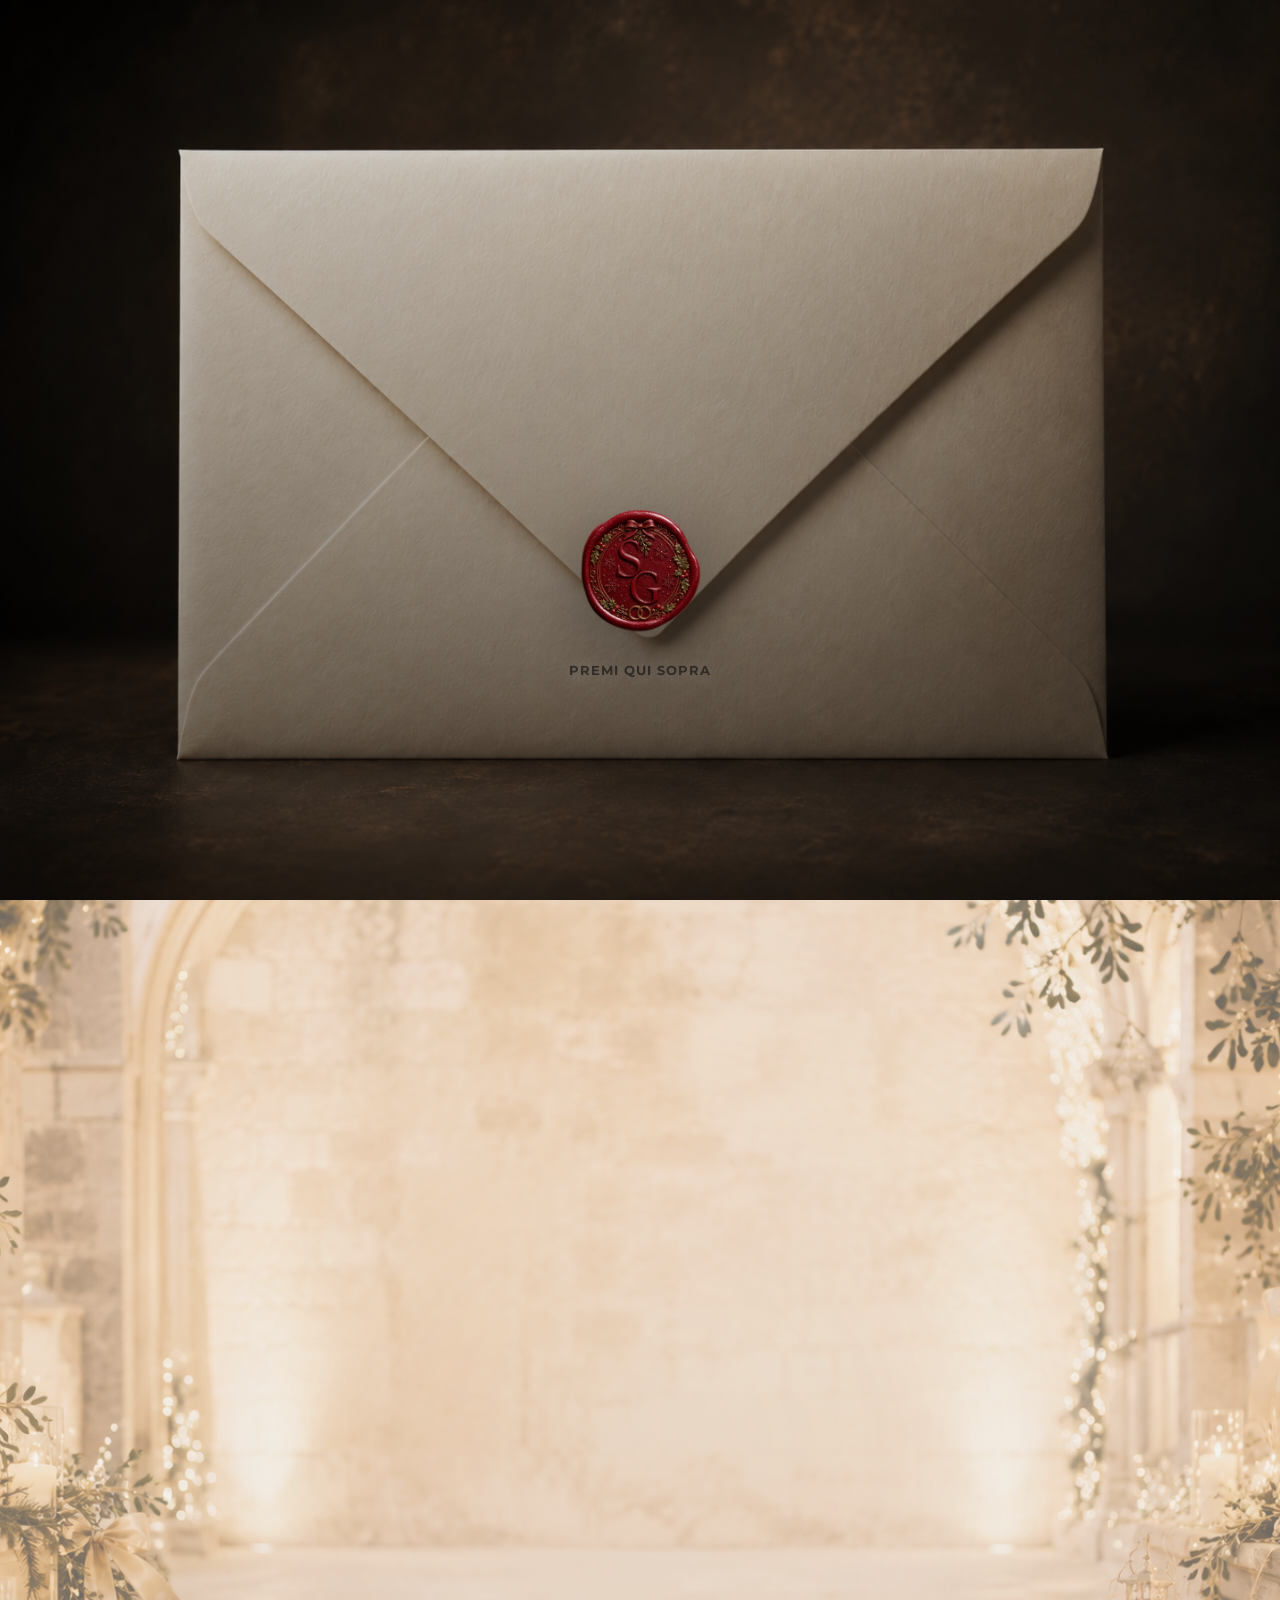
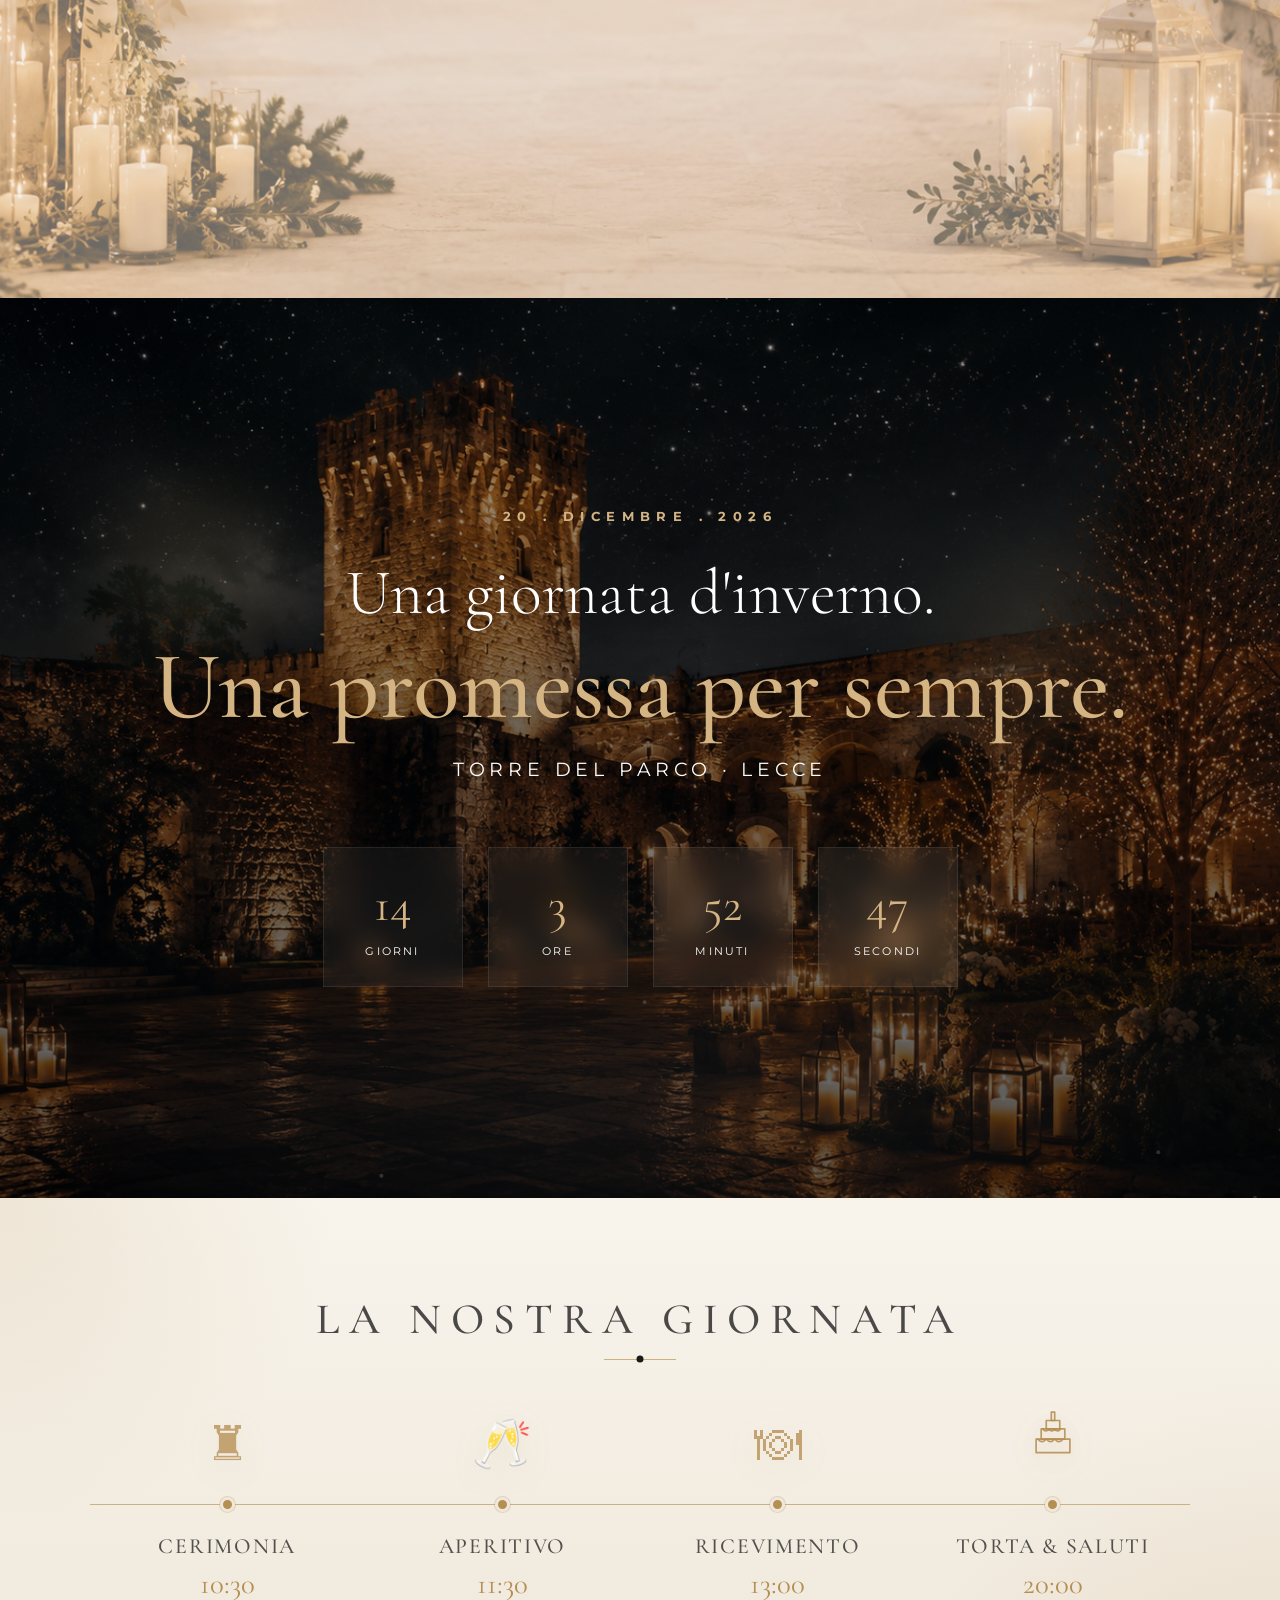
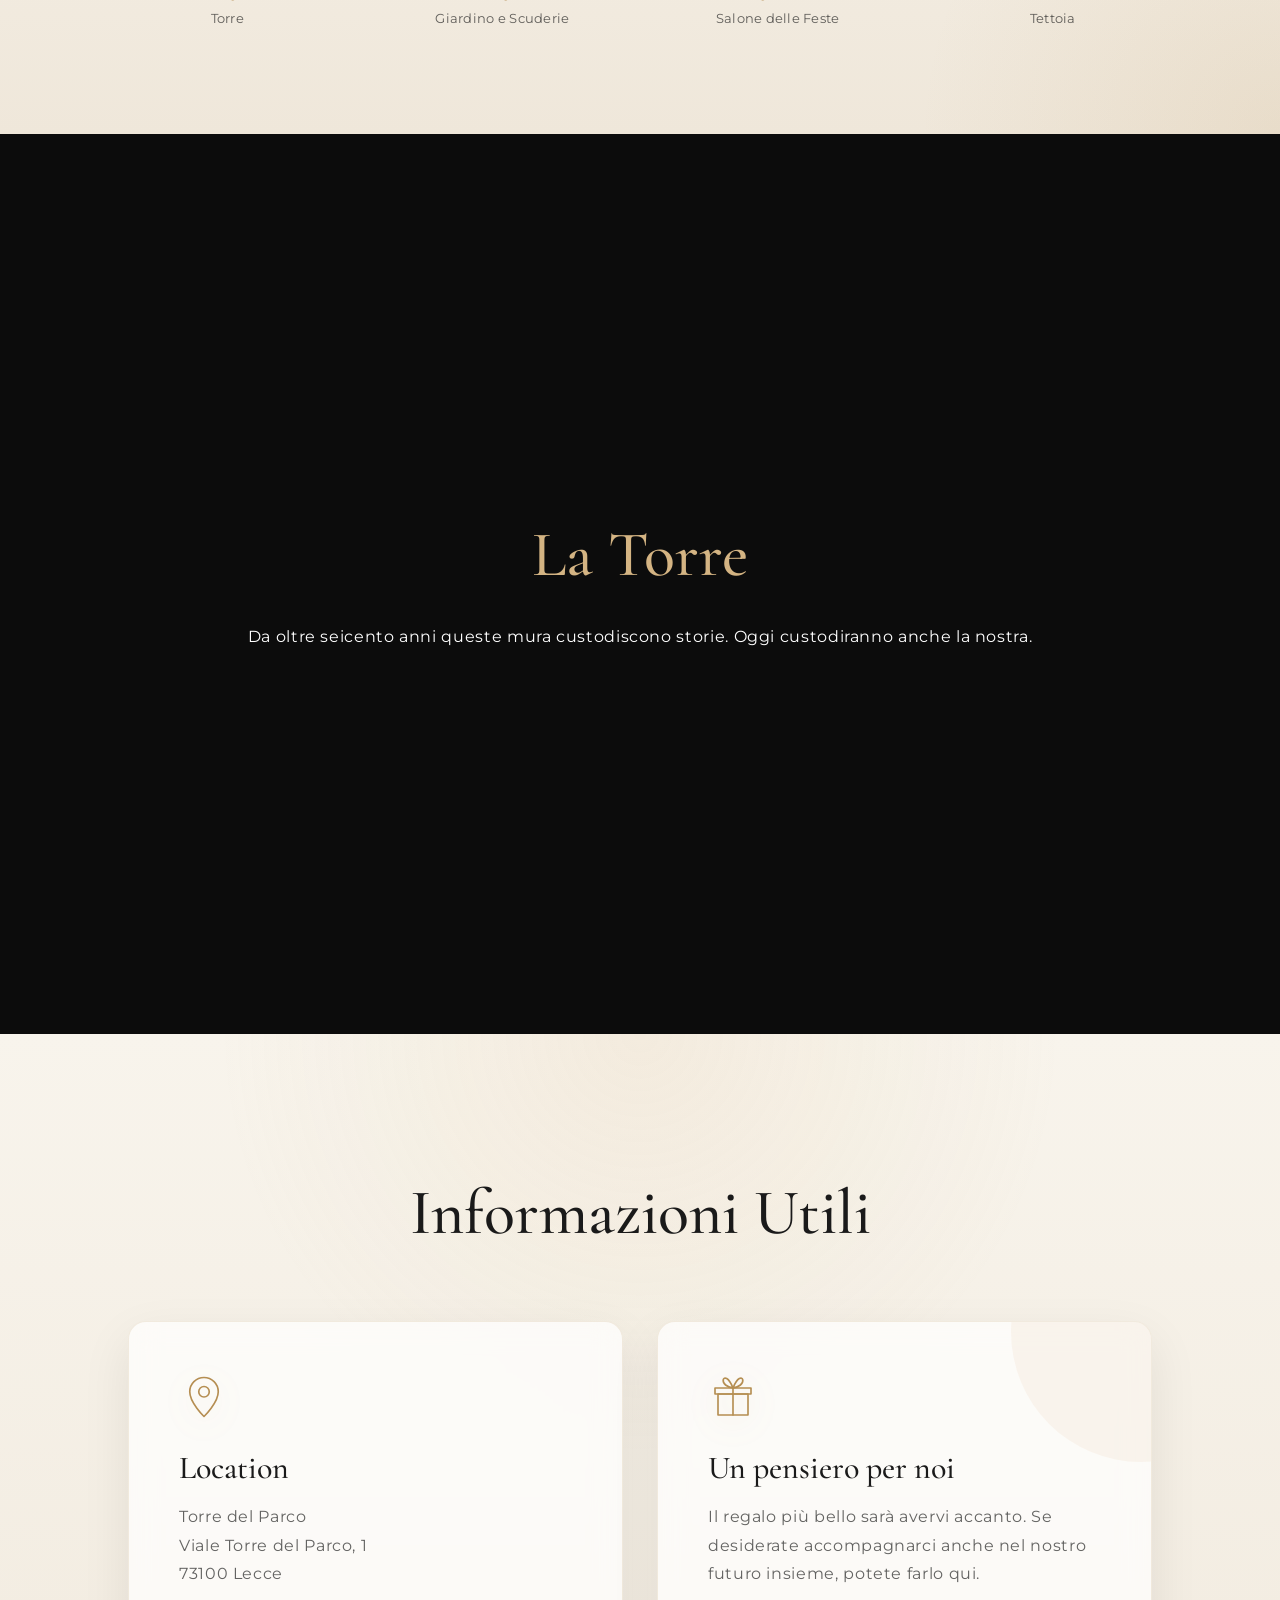
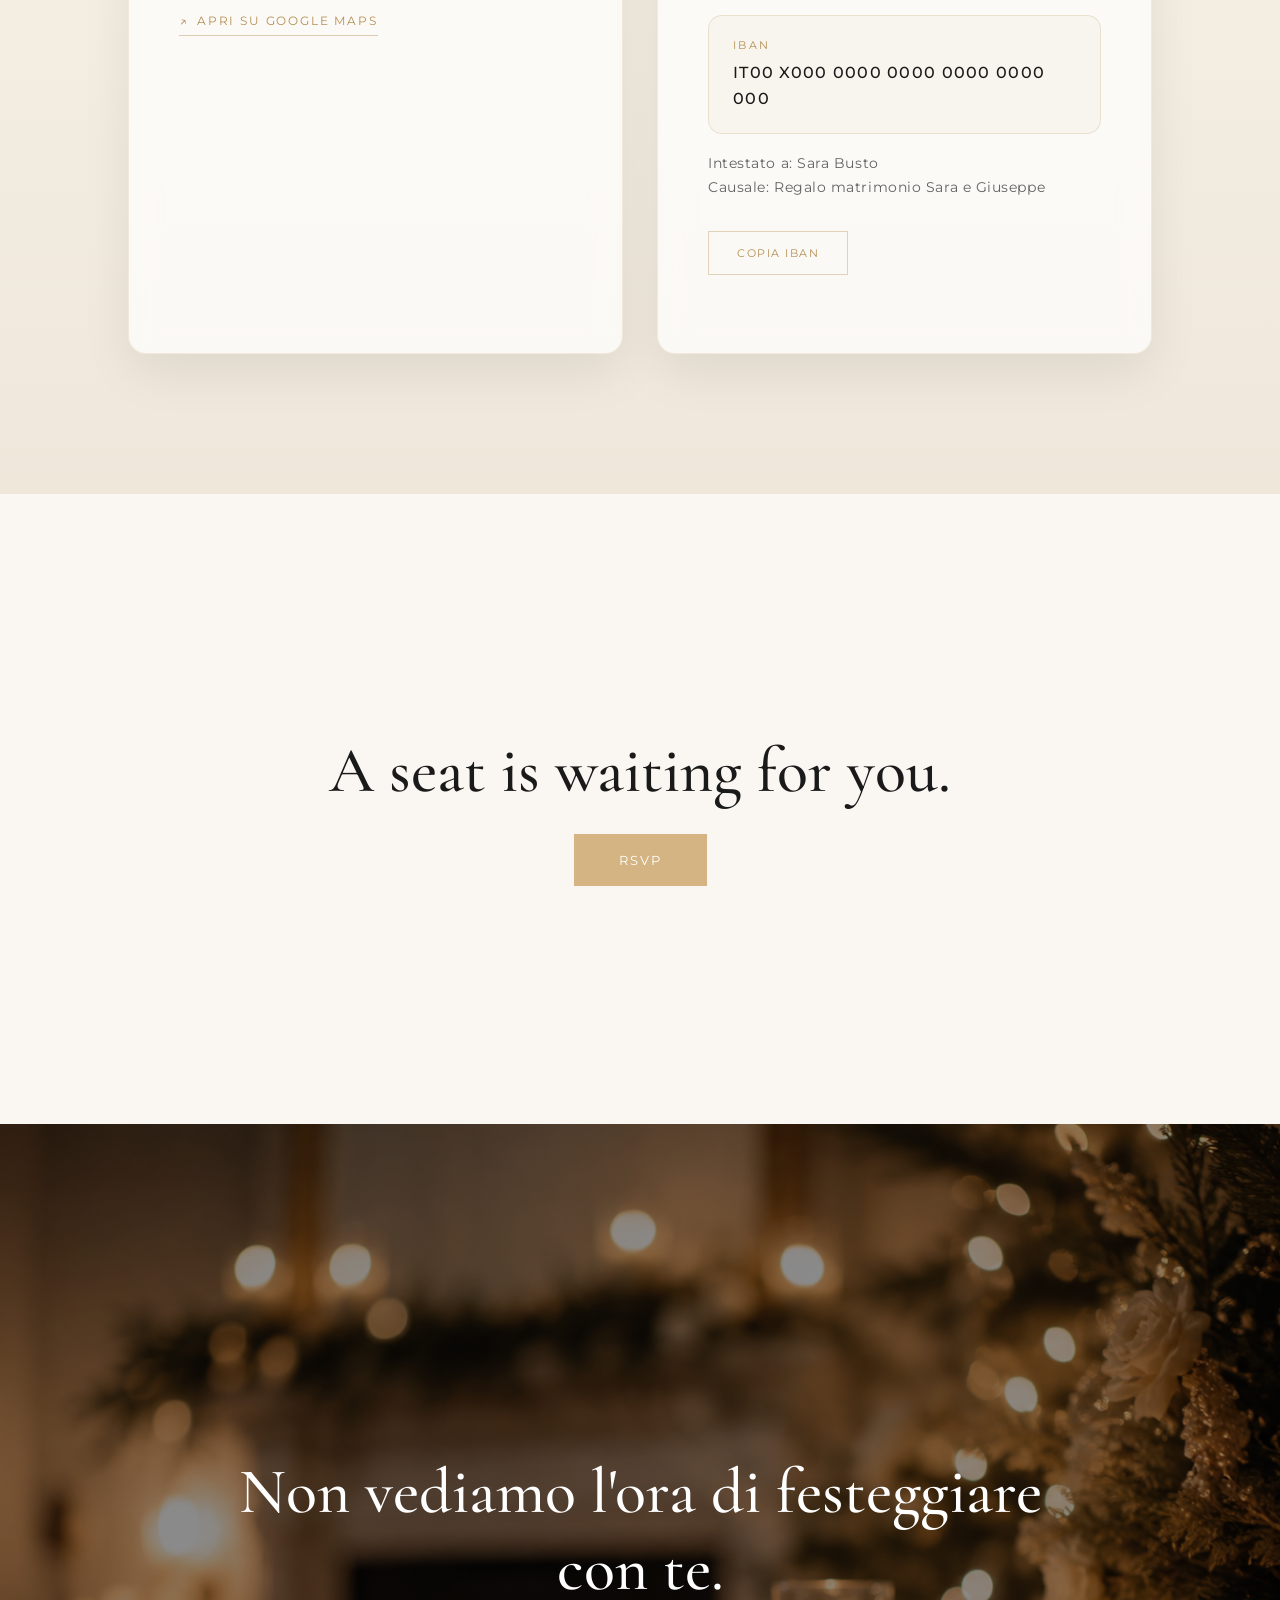
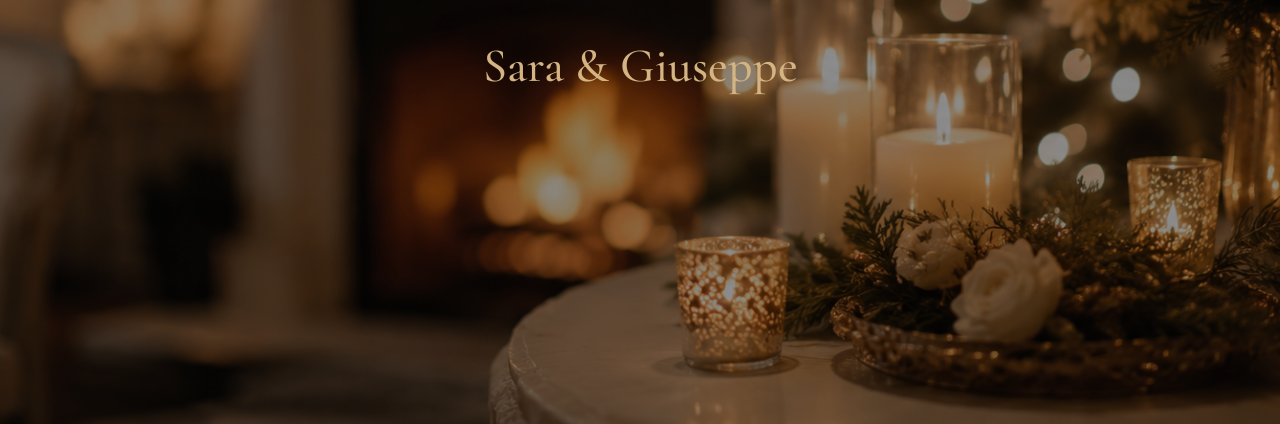
==== commit e459aaa6: "Add files via upload" ====
--- a/index.html
+++ b/index.html
@@ -12,18 +12,16 @@
 
   <meta name="description" content="">
   <meta property="og:title" content="Sara e Giuseppe Sposi">
-  <meta property="og:description" content="Una sera d'inverno. Una promessa per sempre.">
+  <meta property="og:description" content="Una giornata d'inverno. Una promessa per sempre.">
   <meta property="og:image" content="assets/images/hero.jpg">
   <meta property="og:type" content="website">
 
   <link rel="icon" href="favicon.png">
 
-  <link rel="preload" href="assets/images/hero.jpg" as="image">
-  <link rel="preload" href="assets/images/tower-panorama.jpg" as="image">
-  <link rel="preload" href="assets/images/invitation-card.png" as="image">
-  <link rel="preload" href="assets/images/wax-seal.png" as="image">
-  <link rel="preload" href="assets/images/couple-cutout.png" as="image">
-  <link rel="preload" href="assets/images/couple-bg-christmas.webp" as="image">
+<link rel="preload" href="assets/images/invitation-card.png" as="image" fetchpriority="high">
+<link rel="preload" href="assets/images/wax-seal.png" as="image" fetchpriority="high">
+<link rel="preload" href="assets/images/hero.jpg" as="image">
+<link rel="preload" href="assets/images/tower-panorama.jpg" as="image">
 
   <link rel="preconnect" href="https://fonts.googleapis.com">
   <link rel="preconnect" href="https://fonts.gstatic.com" crossorigin>
@@ -105,7 +103,8 @@
       <small>
        
       </small>
-
+ <p><b>Premi qui sopra</b>
+             </p>
     </div>
 
   </section>
@@ -134,15 +133,14 @@
         </span>
 
         <h2>
-          The beginning of forever.
+          L'inizio del per sempre
         </h2>
 
         <p>
-          Una promessa d'inverno, tra eleganza, luce e meraviglia.
         </p>
 
         <button id="continueToHero">
-          Continue
+          Continua
         </button>
 
       </div>
@@ -165,11 +163,11 @@
     <div class="hero-content">
 
       <span class="eyebrow">
-        TORRE DEL PARCO
+        <b>20 . dicembre . 2026</b>
       </span>
 
       <h2>
-        Una sera d'inverno.
+        Una giornata d'inverno.
       </h2>
 
       <h1>
@@ -177,29 +175,29 @@
       </h1>
 
       <p>
-        Lecce · Italia
+        Torre del Parco · Lecce
       </p>
 
       <div id="countdown">
 
         <div class="counter">
           <span id="days">00</span>
-          <label>Days</label>
+          <label>Giorni</label>
         </div>
 
         <div class="counter">
           <span id="hours">00</span>
-          <label>Hours</label>
+          <label>Ore</label>
         </div>
 
         <div class="counter">
           <span id="minutes">00</span>
-          <label>Minutes</label>
+          <label>Minuti</label>
         </div>
 
         <div class="counter">
           <span id="seconds">00</span>
-          <label>Seconds</label>
+          <label>Secondi</label>
         </div>
 
       </div>
@@ -231,7 +229,7 @@
       <article class="timeline-item active">
 
         <div class="timeline-icon">
-          ⛪
+          ♜
         </div>
 
         <div class="timeline-dot"></div>
@@ -243,12 +241,12 @@
           </h3>
 
           <span class="timeline-time">
-            15:00
+            10:30
           </span>
 
           <p>
-            Torre del Parco<br>
-            Lecce
+            Torre<br>
+            
           </p>
 
         </div>
@@ -270,12 +268,12 @@
           </h3>
 
           <span class="timeline-time">
-            16:30
+            11:30
           </span>
 
           <p>
-            Fossato<br>
-            della Torre
+            Giardino e Scuderie<br>
+            
           </p>
 
         </div>
@@ -297,7 +295,7 @@
           </h3>
 
           <span class="timeline-time">
-            19:30
+            13:00
           </span>
 
           <p>
@@ -311,7 +309,16 @@
       <article class="timeline-item active">
 
         <div class="timeline-icon">
-          ♫
+          <div class="timeline-icon wedding-cake-icon">
+  <svg viewBox="0 0 64 64" aria-hidden="true">
+    <path d="M30 6h4v10h-4z"></path>
+    <path d="M24 16h16v10H24z"></path>
+    <path d="M18 26h28v12H18z"></path>
+    <path d="M12 38h40v16H12z"></path>
+    <path d="M20 26c2 3 5 3 7 0c2 3 5 3 7 0c2 3 5 3 7 0"></path>
+    <path d="M14 38c3 4 7 4 10 0c3 4 7 4 10 0c3 4 7 4 10 0"></path>
+  </svg>
+</div>
         </div>
 
         <div class="timeline-dot"></div>
@@ -319,17 +326,16 @@
         <div class="timeline-content">
 
           <h3>
-            Festa
+            TORTA & SALUTI
           </h3>
 
           <span class="timeline-time">
-            23:30
+            20:00
           </span>
 
           <p>
-            Terrazza<br>
-            e Giardini
-          </p>
+            Tettoia<br>
+                      </p>
 
         </div>
 
@@ -362,42 +368,105 @@
 
   </section>
 
-  <!-- ===================================================== -->
-  <!-- INFO -->
-  <!-- ===================================================== -->
-
-  <section id="infoSection">
-
-    <h2>
-      Informazioni Utili
-    </h2>
-
-    <div class="cards-grid">
-
-      <div class="info-card">
-        <h3>Dress Code</h3>
-        <p>Black Tie Optional</p>
+<!-- ===================================================== -->
+<!-- INFO -->
+<!-- ===================================================== -->
+
+<section id="infoSection">
+
+  <h2>
+    Informazioni Utili
+  </h2>
+
+  <div class="cards-grid info-two-cards">
+
+    <a
+      class="info-card location-card"
+      href="https://www.google.com/maps/place/Torre+del+Parco/@40.3469383,18.1771964,17z/data=!4m9!3m8!1s0x13442f02a1cec65b:0x2b343be4d7ede07f!5m2!4m1!1i2!8m2!3d40.3469383!4d18.1797713!16s%2Fg%2F1222247x?entry=ttu&g_ep=EgoyMDI2MDYyOC4wIKXMDSoASAFQAw%3D%3D"
+      target="_blank"
+      rel="noopener noreferrer"
+      aria-label="Apri Torre del Parco su Google Maps">
+
+      <div class="info-card-icon map-icon">
+        <svg viewBox="0 0 64 64" aria-hidden="true">
+          <path d="M32 6C21.5 6 13 14.5 13 25c0 14.5 19 33 19 33s19-18.5 19-33C51 14.5 42.5 6 32 6z"></path>
+          <circle cx="32" cy="25" r="7"></circle>
+        </svg>
       </div>
 
-      <div class="info-card">
-        <h3>Alloggi</h3>
-        <p>Hotel Consigliati</p>
+      <h3>
+        Location
+      </h3>
+
+      <p>
+        Torre del Parco<br>
+        Viale Torre del Parco, 1<br>
+        73100 Lecce
+      </p>
+
+      <span class="map-link-label">
+        Apri su Google Maps
+      </span>
+
+    </a>
+
+    <div class="info-card gift-card">
+
+      <div class="info-card-icon gift-icon">
+        <svg viewBox="0 0 64 64" aria-hidden="true">
+          <path d="M12 28h40v28H12z"></path>
+          <path d="M8 20h48v8H8z"></path>
+          <path d="M32 20v36"></path>
+          <path d="M32 20c-8-1-14-6-13-11c1-4 7-4 13 11z"></path>
+          <path d="M32 20c8-1 14-6 13-11c-1-4-7-4-13 11z"></path>
+        </svg>
       </div>
 
-      <div class="info-card">
-        <h3>Trasporti</h3>
-        <p>Indicazioni</p>
-      </div>
-
-      <div class="info-card">
-        <h3>Lista Nozze</h3>
-        <p>Scopri di più</p>
-      </div>
-
-    </div>
-
-  </section>
-
+      <h3>
+        Un pensiero per noi
+      </h3>
+
+      <p>
+        Il regalo più bello sarà avervi accanto.
+        Se desiderate accompagnarci anche nel nostro futuro insieme,
+        potete farlo qui.
+      </p>
+
+      <div class="iban-box">
+
+  <span class="iban-label">
+    IBAN
+  </span>
+
+  <strong id="ibanText">IT00 X000 0000 0000 0000 0000 000</strong>
+
+</div>
+
+<p class="iban-details">
+  Intestato a: Sara Busto<br>
+  Causale: Regalo matrimonio Sara e Giuseppe
+</p>
+
+<button
+  type="button"
+  class="copy-iban-button"
+  data-copy-target="ibanText"
+  aria-label="Copia IBAN negli appunti">
+  Copia IBAN
+</button>
+
+<span
+  class="copy-feedback"
+  id="copyFeedback"
+  aria-live="polite">
+  IBAN copiato
+</span>
+
+    </div>
+
+  </div>
+
+</section>
   <!-- ===================================================== -->
   <!-- RSVP -->
   <!-- ===================================================== -->
@@ -483,7 +552,7 @@
     <div class="final-content">
 
       <h2>
-        We cannot wait to celebrate with you.
+        Non vediamo l'ora di festeggiare con te.
       </h2>
 
       <h3>
@@ -518,6 +587,7 @@
   <script src="js/modal.js"></script>
   <script src="js/rsvp.js"></script>
   <script src="js/couple-reveal.js"></script>
+<script src="js/info.js"></script>
 
 </body>
 </html>
--- a/css/style.css
+++ b/css/style.css
@@ -882,7 +882,9 @@
 
 #infoSection{
   padding:140px 10vw;
-  background:var(--cream);
+  background:
+    radial-gradient(circle at 50% 0%, rgba(212,180,131,.13), transparent 34%),
+    linear-gradient(180deg, #F8F4EC 0%, #EFE7DA 100%);
   color:var(--dark);
 }
 
@@ -897,27 +899,214 @@
   gap:30px;
 }
 
+.info-two-cards{
+  grid-template-columns:repeat(2,minmax(0,1fr));
+  max-width:1080px;
+  margin:0 auto;
+  gap:34px;
+}
+
 .info-card{
   padding:50px;
-  background:white;
-  border-radius:12px;
-  box-shadow:0 10px 40px rgba(0,0,0,.08);
+  background:rgba(255,255,255,.72);
+  border:1px solid rgba(181,142,82,.16);
+  border-radius:18px;
+  box-shadow:0 18px 50px rgba(0,0,0,.08);
   transition:var(--transition);
+  text-decoration:none;
+  color:var(--dark);
+  backdrop-filter:blur(14px);
 }
 
 .info-card:hover{
-  transform:translateY(-10px);
+  transform:translateY(-8px);
+  box-shadow:0 24px 65px rgba(0,0,0,.12);
 }
 
 .info-card h3{
   color:var(--dark);
-  margin-bottom:12px;
+  margin-bottom:16px;
+  font-size:2rem;
 }
 
 .info-card p{
-  color:rgba(26,26,26,.72);
-}
-
+  color:rgba(26,26,26,.68);
+}
+
+.info-card-icon{
+  width:50px;
+  height:50px;
+  margin-bottom:26px;
+  display:flex;
+  align-items:center;
+  justify-content:center;
+}
+
+.info-card-icon svg{
+  width:48px;
+  height:48px;
+  fill:none;
+  stroke:var(--gold-dark);
+  stroke-width:2.2;
+  stroke-linecap:round;
+  stroke-linejoin:round;
+  filter:drop-shadow(0 8px 16px rgba(181,142,82,.16));
+}
+
+/* LOCATION CARD */
+
+.location-card{
+  position:relative;
+  overflow:hidden;
+  cursor:pointer;
+}
+
+.location-card::after{
+  content:"";
+  position:absolute;
+  right:26px;
+  bottom:26px;
+  width:44px;
+  height:44px;
+  border-radius:50%;
+  background:rgba(212,180,131,.13);
+  transform:scale(.4);
+  opacity:0;
+  transition:
+    transform .55s cubic-bezier(.19,1,.22,1),
+    opacity .55s ease;
+}
+
+.location-card:hover::after{
+  transform:scale(1);
+  opacity:1;
+}
+
+.map-link-label{
+  display:inline-flex;
+  align-items:center;
+  gap:8px;
+  margin-top:24px;
+  color:var(--gold-dark);
+  font-size:.72rem;
+  letter-spacing:.16em;
+  text-transform:uppercase;
+  border-bottom:1px solid rgba(181,142,82,.42);
+  padding-bottom:6px;
+  transition:
+    color .35s ease,
+    border-color .35s ease,
+    transform .35s ease;
+}
+
+.map-link-label::before{
+  content:"↗";
+  font-size:.85rem;
+}
+
+.location-card:hover .map-link-label{
+  color:var(--dark);
+  border-color:var(--dark);
+  transform:translateX(3px);
+}
+
+/* GIFT / IBAN CARD */
+
+.gift-card{
+  position:relative;
+  overflow:hidden;
+}
+
+.gift-card::before{
+  content:"";
+  position:absolute;
+  top:-120px;
+  right:-120px;
+  width:260px;
+  height:260px;
+  border-radius:50%;
+  background:rgba(212,180,131,.10);
+  pointer-events:none;
+}
+
+.gift-card p{
+  margin-bottom:24px;
+}
+
+.iban-box{
+  position:relative;
+  padding:22px 24px;
+  margin:26px 0 18px;
+  background:rgba(247,243,236,.82);
+  border:1px solid rgba(181,142,82,.20);
+  border-radius:14px;
+}
+
+.iban-label{
+  display:block;
+  margin-bottom:8px;
+  color:var(--gold-dark);
+  font-size:.68rem;
+  letter-spacing:.22em;
+  text-transform:uppercase;
+}
+
+.iban-box strong{
+  display:block;
+  color:var(--dark);
+  font-size:1rem;
+  line-height:1.6;
+  letter-spacing:.08em;
+  word-break:break-word;
+  font-weight:500;
+}
+
+.iban-details{
+  font-size:.86rem;
+  line-height:1.7;
+  color:rgba(26,26,26,.58);
+}
+
+.copy-iban-button{
+  margin-top:8px;
+  padding:14px 28px;
+  border:1px solid rgba(181,142,82,.38);
+  background:transparent;
+  color:var(--gold-dark);
+  cursor:pointer;
+  letter-spacing:.14em;
+  text-transform:uppercase;
+  font-size:.68rem;
+  transition:
+    background .35s ease,
+    color .35s ease,
+    transform .35s ease;
+}
+
+.copy-iban-button:hover{
+  background:var(--gold-dark);
+  color:white;
+  transform:translateY(-2px);
+}
+
+.copy-feedback{
+  display:block;
+  margin-top:14px;
+  color:var(--gold-dark);
+  font-size:.72rem;
+  letter-spacing:.12em;
+  text-transform:uppercase;
+  opacity:0;
+  transform:translateY(6px);
+  transition:
+    opacity .35s ease,
+    transform .35s ease;
+}
+
+.copy-feedback.is-visible{
+  opacity:1;
+  transform:translateY(0);
+}
 /* ================================================= */
 /* RSVP */
 /* ================================================= */
@@ -1055,4 +1244,25 @@
 
 a{
   color:inherit;
+}
+
+/* ================================================= */
+/* DISABLE INITIAL LOADER */
+/* ================================================= */
+
+#loader{
+  display:none !important;
+  visibility:hidden !important;
+  opacity:0 !important;
+  pointer-events:none !important;
+}
+
+.wedding-cake-icon svg{
+  width:54px;
+  height:54px;
+  fill:none;
+  stroke:rgba(181,142,82,.88);
+  stroke-width:2;
+  stroke-linecap:round;
+  stroke-linejoin:round;
 }
